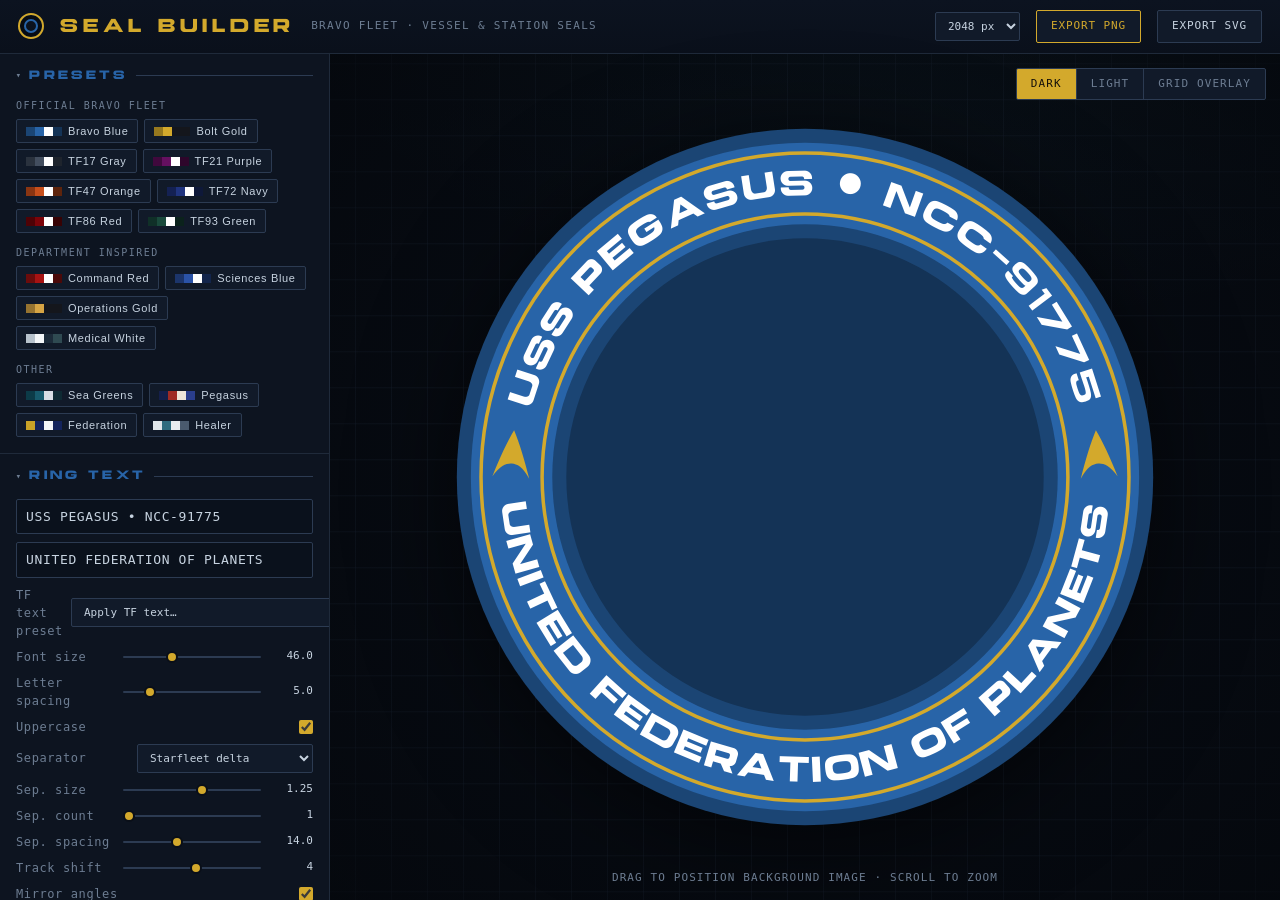
==== index.html @ 97a6b074 "Add custom image support to Center Charge, rename Center Image to Background Image Lets users upload" ====
<!DOCTYPE html>
<html lang="en">
<head>
<meta charset="UTF-8">
<meta name="viewport" content="width=device-width, initial-scale=1.0">
<title>Seal Builder</title>
<style>
  :root{
    --bg:#070b12;
    --panel:#0d1420;
    --panel2:#111a29;
    --line:#1f2a3a;
    --line-bright:#2c3b52;
    --ink:#c7d3e0;
    --ink-dim:#6d7d92;
    --bolt-gold:#d3a92c;
    --bf-blue:#2864a8;
    --danger:#b8503f;
  }
  *{box-sizing:border-box;margin:0;padding:0}
  html,body{height:100%}
  body{
    background:
      radial-gradient(1200px 700px at 75% -10%, rgba(59,152,168,.07), transparent 60%),
      radial-gradient(900px 600px at -10% 110%, rgba(216,166,58,.05), transparent 60%),
      var(--bg);
    color:var(--ink);
    font:13px/1.5 ui-monospace, "SF Mono", Menlo, Consolas, monospace;
    display:flex; flex-direction:column; overflow:hidden;
  }
  .microstyle{font-family:"Sealstile",ui-monospace,monospace}

  header{
    display:flex;align-items:center;gap:16px;
    padding:10px 18px;border-bottom:1px solid var(--line);
    background:linear-gradient(180deg, #0c1320, #0a101b);
    flex:none;
  }
  header .mark{
    width:26px;height:26px;border-radius:50%;
    border:2px solid var(--bolt-gold);
    box-shadow:inset 0 0 0 4px var(--bg), inset 0 0 0 6px var(--bf-blue);
    flex:none;
  }
  header h1{
    font-family:"Sealstile",ui-monospace,monospace;
    font-size:17px;letter-spacing:.28em;color:var(--bolt-gold);
    font-weight:normal;text-transform:uppercase;white-space:nowrap;
  }
  header .sub{color:var(--ink-dim);letter-spacing:.12em;font-size:11px;text-transform:uppercase}
  header .spacer{flex:1}
  .btn{
    background:var(--panel2);border:1px solid var(--line-bright);color:var(--ink);
    padding:7px 14px;cursor:pointer;font:inherit;letter-spacing:.08em;text-transform:uppercase;
    font-size:11px; border-radius:2px; white-space:nowrap;
  }
  .btn:hover{border-color:var(--bolt-gold);color:var(--bolt-gold)}
  .btn.primary{border-color:var(--bolt-gold);color:var(--bolt-gold)}
  .btn.primary:hover{background:var(--bolt-gold);color:#14100a}
  select{
    background:var(--panel2);border:1px solid var(--line-bright);color:var(--ink);
    font:inherit;font-size:11px;padding:6px 8px;border-radius:2px;
  }

  main{flex:1;display:flex;min-height:0}

  /* ---------- control panel ---------- */
  #panel{
    width:330px;flex:none;overflow-y:auto;
    background:var(--panel);border-right:1px solid var(--line);
    scrollbar-width:thin; scrollbar-color:var(--line-bright) transparent;
  }
  section{border-bottom:1px solid var(--line);padding:14px 16px 16px}
  details.acc{border-bottom:1px solid var(--line)}
  details.acc > summary{
    cursor:pointer;user-select:none;list-style:none;
    padding:14px 16px 14px;
    font-family:"Sealstile",ui-monospace,monospace;font-weight:normal;
    font-size:11px;letter-spacing:.3em;color:var(--bf-blue);text-transform:uppercase;
    display:flex;align-items:center;gap:8px;
  }
  details.acc > summary::-webkit-details-marker{display:none}
  details.acc > summary::before{
    content:"▸";flex:none;font-size:9px;color:var(--ink-dim);letter-spacing:0;
    display:inline-block;transition:transform .15s ease;
  }
  details.acc[open] > summary::before{transform:rotate(90deg)}
  details.acc > summary::after{content:"";flex:1;height:1px;background:var(--line-bright)}
  details.acc > .acc-body{padding:0 16px 16px}
  .presets-group{
    font-size:10px;letter-spacing:.15em;color:var(--ink-dim);text-transform:uppercase;
    margin:12px 0 6px;
  }
  .presets-group:first-child{margin-top:0}
  .row{display:flex;align-items:center;gap:8px;margin-bottom:8px}
  .row label{flex:1;color:var(--ink-dim);letter-spacing:.05em;font-size:12px}
  .row .val{width:44px;text-align:right;color:var(--ink);font-size:11px}
  input[type=text]{
    width:100%;background:#0a111c;border:1px solid var(--line-bright);color:var(--ink);
    font:inherit;padding:7px 9px;letter-spacing:.05em;border-radius:2px;margin-bottom:8px;
  }
  input[type=text]:focus{outline:none;border-color:var(--bf-blue)}
  input[type=range]{
    flex:1.4;appearance:none;height:2px;background:var(--line-bright);border-radius:1px;outline:none;
  }
  input[type=range]::-webkit-slider-thumb{
    appearance:none;width:12px;height:12px;border-radius:50%;
    background:var(--bolt-gold);border:2px solid #0a0f18;cursor:pointer;
  }
  input[type=color]{
    appearance:none;-webkit-appearance:none;width:30px;height:22px;border:1px solid var(--line-bright);
    background:none;padding:0;cursor:pointer;border-radius:2px;flex:none;
  }
  input[type=color]::-webkit-color-swatch-wrapper{padding:2px}
  input[type=color]::-webkit-color-swatch{border:none;border-radius:1px}
  input[type=checkbox]{accent-color:var(--bolt-gold);width:14px;height:14px;cursor:pointer}
  .colorgrid{display:grid;grid-template-columns:1fr 1fr;gap:4px 14px}
  .colorgrid .row{margin-bottom:4px}
  .hint{color:var(--ink-dim);font-size:11px;margin-top:6px;line-height:1.45}
  .presets{display:flex;gap:6px;flex-wrap:wrap}
  .preset{
    display:flex;align-items:center;gap:6px;
    background:var(--panel2);border:1px solid var(--line-bright);border-radius:2px;
    padding:5px 9px;cursor:pointer;font-size:11px;letter-spacing:.06em;color:var(--ink);
  }
  .preset:hover{border-color:var(--bolt-gold)}
  .preset .sw{display:flex}
  .preset .sw i{width:9px;height:9px;display:block}
  .credit{
    padding:14px 16px 18px;text-align:center;color:var(--ink-dim);
    font-size:10px;letter-spacing:.08em;line-height:1.8;text-transform:uppercase;
  }
  .credit b{color:var(--ink);font-weight:normal}
  .filebox{
    border:1px dashed var(--line-bright);border-radius:2px;padding:12px;text-align:center;
    color:var(--ink-dim);cursor:pointer;font-size:11px;letter-spacing:.06em;
  }
  .filebox:hover,.filebox.drag{border-color:var(--bf-blue);color:var(--bf-blue)}
  .btnrow{display:flex;gap:6px;margin-top:8px;flex-wrap:wrap}

  /* ---------- stage ---------- */
  #stage{
    flex:1;display:flex;align-items:center;justify-content:center;position:relative;
    min-width:0;
    background:
      linear-gradient(rgba(31,42,58,.35) 1px, transparent 1px),
      linear-gradient(90deg, rgba(31,42,58,.35) 1px, transparent 1px);
    background-size:36px 36px;
    background-position:center center;
  }
  #stage::after{
    content:"";position:absolute;inset:0;pointer-events:none;
    background:radial-gradient(ellipse at center, transparent 45%, rgba(4,7,12,.75) 100%);
  }
  #stage.light{
    background-color:#f2f3f5;
    background-image:
      linear-gradient(rgba(20,25,35,.07) 1px, transparent 1px),
      linear-gradient(90deg, rgba(20,25,35,.07) 1px, transparent 1px);
    background-size:36px 36px;
    background-position:center center;
  }
  #stage.light::after{
    background:radial-gradient(ellipse at center, transparent 45%, rgba(255,255,255,.55) 100%);
  }
  #sealwrap{
    position:relative;z-index:1;
    width:min(78vh, 78%);aspect-ratio:1;
    filter:drop-shadow(0 18px 50px rgba(0,0,0,.6));
  }
  #stage.light #sealwrap{filter:drop-shadow(0 14px 34px rgba(20,25,35,.22))}
  #sealwrap svg{width:100%;height:100%;display:block}
  #sealwrap.grabbable{cursor:grab}
  #sealwrap.grabbing{cursor:grabbing}
  .stagehint{
    position:absolute;bottom:14px;left:0;right:0;text-align:center;z-index:1;
    color:var(--ink-dim);font-size:11px;letter-spacing:.1em;text-transform:uppercase;
    pointer-events:none;
  }
  #stage.light .stagehint{color:rgba(20,25,35,.4)}
  .stagebg{
    position:absolute;top:14px;right:14px;z-index:2;
    display:flex;background:var(--panel2);border:1px solid var(--line-bright);
    border-radius:2px;overflow:hidden;
  }
  .stagebg button{
    background:none;border:none;color:var(--ink-dim);cursor:pointer;
    font:inherit;font-size:11px;letter-spacing:.1em;text-transform:uppercase;
    padding:7px 14px;
  }
  .stagebg button + button{border-left:1px solid var(--line-bright)}
  .stagebg button:hover{color:var(--ink)}
  .stagebg button.active{background:var(--bolt-gold);color:#14100a}
  .stagebg .sep{width:1px;background:var(--line-bright);align-self:stretch}

  /* ---------- alignment grid overlay ---------- */
  #gridOverlay{
    display:none;position:absolute;z-index:2;pointer-events:none;
    inset:0;
    background-image:
      linear-gradient(rgba(20,25,35,.16) 1px, transparent 1px),
      linear-gradient(90deg, rgba(20,25,35,.16) 1px, transparent 1px);
    background-size:36px 36px;
    background-position:center center;
  }
  #gridOverlay.on{display:block}
  #gridOverlay::before,#gridOverlay::after{
    content:"";position:absolute;background:rgba(211,169,44,.55);
  }
  #gridOverlay::before{left:50%;top:0;bottom:0;width:1px;margin-left:-.5px}
  #gridOverlay::after{top:50%;left:0;right:0;height:1px;margin-top:-.5px}

  /* ---------- swatch popover ---------- */
  #swatchpop{
    position:fixed;z-index:50;display:none;width:246px;
    background:var(--panel2);border:1px solid var(--line-bright);border-radius:3px;
    padding:10px;box-shadow:0 14px 34px rgba(0,0,0,.55);
  }
  #swatchpop h3{
    font-family:"Sealstile",ui-monospace,monospace;font-weight:normal;
    font-size:10px;letter-spacing:.22em;color:var(--ink-dim);text-transform:uppercase;
    margin:10px 0 6px;
  }
  #swatchpop h3:first-child{margin-top:0}
  .swgrid{display:grid;grid-template-columns:repeat(8,1fr);gap:4px}
  .swgrid button{
    aspect-ratio:1;border:1px solid var(--line-bright);border-radius:2px;
    cursor:pointer;padding:0;
  }
  .swgrid button:hover{border-color:var(--bolt-gold)}
  .swgrid button.cur{outline:2px solid var(--bolt-gold);outline-offset:1px}
  #swatchpop .custom{margin-top:10px;width:100%}
</style>
</head>
<body>

<header>
  <div class="mark"></div>
  <h1>Seal Builder</h1>
  <div class="sub">Bravo Fleet · Vessel &amp; Station Seals</div>
  <div class="spacer"></div>
  <select id="exportSize">
    <option value="512">512 px</option>
    <option value="1024">1024 px</option>
    <option value="2048" selected>2048 px</option>
    <option value="4096">4096 px</option>
  </select>
  <button class="btn primary" id="exportPng">Export PNG</button>
  <button class="btn" id="exportSvg">Export SVG</button>
</header>

<main>
  <div id="panel">

    <details class="acc" open>
      <summary>Presets</summary>
      <div class="acc-body">
        <div id="presets"></div>
      </div>
    </details>

    <details class="acc" open>
      <summary>Ring Text</summary>
      <div class="acc-body">
      <input type="text" id="topText" spellcheck="false">
      <input type="text" id="bottomText" spellcheck="false">
      <div class="row"><label>TF text preset</label><select id="tfTextPreset" style="flex:1.4"></select></div>
      <div class="row"><label>Font size</label><input type="range" id="fontSize" min="28" max="80" step="1"><span class="val" id="fontSizeV"></span></div>
      <div class="row"><label>Letter spacing</label><input type="range" id="letterSpacing" min="0" max="30" step="0.5"><span class="val" id="letterSpacingV"></span></div>
      <div class="row"><label>Uppercase</label><input type="checkbox" id="uppercase"></div>
      <div class="row"><label>Separator</label><select id="sepStyle" style="flex:1.4"></select></div>
      <div class="row"><label>Sep. size</label><input type="range" id="deltaSize" min="0.5" max="1.8" step="0.05"><span class="val" id="deltaSizeV"></span></div>
      <div class="row"><label>Sep. count</label><input type="range" id="sepCount" min="1" max="7" step="1"><span class="val" id="sepCountV"></span></div>
      <div class="row"><label>Sep. spacing</label><input type="range" id="sepSpacing" min="4" max="30" step="0.5"><span class="val" id="sepSpacingV"></span></div>
      <div class="row"><label>Track shift</label><input type="range" id="sepShift" min="-60" max="60" step="1"><span class="val" id="sepShiftV"></span></div>
      <div class="row"><label>Mirror angles</label><input type="checkbox" id="sepMirror"></div>
      <div class="row"><label>Sep. angle</label><input type="range" id="sepRot" min="-180" max="180" step="5"><span class="val" id="sepRotV"></span></div>
      <div class="row"><label>Sep. angle L</label><input type="range" id="sepRotL" min="-180" max="180" step="5"><span class="val" id="sepRotLV"></span></div>
      <div class="hint">Use “•” as a text separator (⌥8 on macOS). Separator groups sit mirrored at 3 and 9 o’clock and follow the band’s curve: 0° points up, ±90° outward. Track shift slides both groups toward the top text — useful when the bottom text runs long. Uncheck Mirror to angle the left group independently. TF text preset swaps the bottom text for a Task Force operations line and shrinks the font to fit.</div>
      </div>
    </details>

    <details class="acc" open>
      <summary>Colors</summary>
      <div class="acc-body">
      <div class="colorgrid">
        <div class="row"><label>Ring band</label><input type="color" id="c_band"></div>
        <div class="row"><label>Ring text</label><input type="color" id="c_text"></div>
        <div class="row"><label>Outer edge</label><input type="color" id="c_edge"></div>
        <div class="row"><label>Separators</label><input type="color" id="c_delta"></div>
        <div class="row"><label>Accent ring A</label><input type="color" id="c_ring1"></div>
        <div class="row"><label>Inner ring</label><input type="color" id="c_gap"></div>
        <div class="row"><label>Accent ring B</label><input type="color" id="c_ring2"></div>
        <div class="row"><label>Center fill</label><input type="color" id="c_center"></div>
      </div>
      </div>
    </details>

    <details class="acc" open>
      <summary>Geometry</summary>
      <div class="acc-body">
      <div class="row"><label>Outer edge</label><input type="range" id="edgeW" min="0" max="40" step="1"><span class="val" id="edgeWV"></span></div>
      <div class="row"><label>Ring band</label><input type="range" id="bandW" min="60" max="180" step="1"><span class="val" id="bandWV"></span></div>
      <div class="row"><label>Accent ring A</label><input type="range" id="ring1W" min="0" max="20" step="0.5"><span class="val" id="ring1WV"></span></div>
      <div class="row"><label>Accent ring B</label><input type="range" id="ring2W" min="0" max="20" step="0.5"><span class="val" id="ring2WV"></span></div>
      <div class="row"><label>Accent inset</label><input type="range" id="inset" min="0" max="40" step="1"><span class="val" id="insetV"></span></div>
      <div class="row"><label>Inner ring</label><input type="range" id="gapW" min="0" max="90" step="1"><span class="val" id="gapWV"></span></div>
      <div class="row"><label>Lock outer+inner</label><input type="checkbox" id="lockRings"></div>
      <div class="row"><label>Lock accents</label><input type="checkbox" id="lockAccents"></div>
      <div class="btnrow"><button class="btn" id="resetGeom">Reset dimensions</button></div>
      <div class="hint">Accent rings float inside the band, inset from the thick outer and inner rings so they never touch them or the text. Locks keep each pair's widths in step: drag either slider and its partner follows.</div>
      </div>
    </details>

    <details class="acc" open>
      <summary>Background Image</summary>
      <div class="acc-body">
      <div class="filebox" id="filebox">Drop an image here or click to choose</div>
      <input type="file" id="fileInput" accept="image/*" style="display:none">
      <div class="row" style="margin-top:10px"><label>Zoom</label><input type="range" id="imgZoom" min="0.4" max="4" step="0.01"><span class="val" id="imgZoomV"></span></div>
      <div class="row"><label>Rotation</label><input type="range" id="imgRot" min="-180" max="180" step="1"><span class="val" id="imgRotV"></span></div>
      <div class="btnrow">
        <button class="btn" id="imgCenter">Re-center</button>
        <button class="btn" id="imgRemove">Remove image</button>
      </div>
      <div class="hint">Drag the seal preview to reposition the image inside its mask. Scroll over the seal to zoom.</div>
      </div>
    </details>

    <details class="acc" open>
      <summary>Center Charge</summary>
      <div class="acc-body">
      <div class="row"><label>Emblem</label><select id="charge" style="flex:1.4"></select></div>
      <div id="chargeUpload" style="display:none">
        <div class="filebox" id="chargeFilebox">Drop an image here or click to choose</div>
        <input type="file" id="chargeFileInput" accept="image/*" style="display:none">
        <div class="btnrow"><button class="btn" id="chargeImgRemove">Remove custom image</button></div>
        <div class="hint">PNG or SVG preferred — both preserve transparency, so the charge sits cleanly over the center fill, starfield, or artwork.</div>
      </div>
      <div class="row"><label>Size</label><input type="range" id="chargeSize" min="0.2" max="1.6" step="0.02"><span class="val" id="chargeSizeV"></span></div>
      <div class="row"><label>Vert. offset</label><input type="range" id="chargeY" min="-200" max="200" step="2"><span class="val" id="chargeYV"></span></div>
      <div class="row"><label>Recolor</label><input type="checkbox" id="chargeTint"></div>
      <div class="row"><label>Charge color</label><input type="color" id="c_charge"></div>
      <div class="hint">Task force emblems, the BF bolt, or your own uploaded image, layered over the center fill, starfield, or artwork. Enable recolor to tint — this fills the shape's alpha with a flat color, so it suits silhouette-style art better than a full-color photo or logo.</div>
      </div>
    </details>

    <details class="acc" open>
      <summary>Starfield</summary>
      <div class="acc-body">
      <div class="row"><label>Show starfield</label><input type="checkbox" id="starOn"></div>
      <div class="row"><label>Big sparkles</label><input type="checkbox" id="starSparkles"></div>
      <div class="row"><label>Star color</label><input type="color" id="c_star"></div>
      <div class="row"><label>Density</label><input type="range" id="starDensity" min="20" max="220" step="5"><span class="val" id="starDensityV"></span></div>
      <div class="btnrow"><button class="btn" id="starReroll">Reroll pattern</button></div>
      <div class="hint">A procedural star scatter with four-point sparkles, for seals without artwork — or behind a transparent emblem.</div>
      </div>
    </details>

    <section>
      <div class="btnrow">
        <button class="btn" id="resetBtn">Reset to defaults</button>
      </div>
    </section>

    <div class="credit">© Bravo Fleet 1997–<span id="copyYear"></span><br>Original design by <b>CrimsonTacit</b></div>

  </div>

  <div id="stage">
    <div class="stagebg" id="stageBg">
      <button type="button" data-mode="dark">Dark</button>
      <button type="button" data-mode="light">Light</button>
      <span class="sep"></span>
      <button type="button" id="gridToggle">Grid Overlay</button>
    </div>
    <div id="sealwrap"></div>
    <div id="gridOverlay"></div>
    <div class="stagehint">Drag to position background image · Scroll to zoom</div>
  </div>
</main>

<script>
"use strict";

/* ================= embedded font =================
   "Sealstile" = Librestile Ext Bold by ocelothe2k1, SIL OFL 1.1
   (fonts/OFL-Librestile.txt), renamed per its Reserved Font Name clause,
   with a bullet glyph added. Rebuild: tools/embed_assets.py --font */
const FONT_B64 = "d09GMgABAAAAAC1UAA4AAAAAdgAAACz3AAIAAAAAAAAAAAAAAAAAAAAAAAAAAAAAP0ZGVE0cBmAAgzoIBBEICtpEx2oBNgIkA4NYE/xeC4FuAAQgBYR2B4JuG79qsxG2xwFchJvPRAQbRxAPUD4iKjlvZf+HA3rsnqHiIa2IjcCBgcEUiIt7/6AcIpCwJ+1fgeEAzcZWUbH9JW2eQWsHh3CkrCFg0BGanGI/ojmbPUkudzHiRCBIUopqhQgmQSzBQ4JVICE0tKUKdagK/fbF6u+t0z7vte+LFv777/0KfYfDNc21HeUmyU3IOUXGzs1+bd4WEAIj9ZSRDPS/P0D/AdpmfDTrDHRRuCqsAGxYYRQoUSaR6ikSDwa0IIhEC8qq3FfXK8VJQYoPCgAjrV2GvpccUO4+UFJCL9ZqdwSmFWgubzzv29b/l5UiLSVGOsalUDOb53Dfe86SmzTeRwGX8k5mQaS0jX00uFSdGbYkgEFtANy/rjZT8gd8TU5yaruYrGASAe/EKkrNQXfSqQo/yYOi4fXMq/NzleIPypXiAtNcnnjbHMl2LCloH8RO8oGTD/heAwdJU0pyPPXdVuDxXnc3R0hjGTbCYaS98965a9e9WMrxUqAH5DMYPb/2lK+XFqpEc/Sop1utHSuXSf5CuCLw/fJ0iFBRsekFBinkFattpZ0gWqwXJgo83jeIV3669sHs5NaBq2gC/De/vZybZ/3TrU2XIR1CuoRU9Fv9NABACfjmznsx2/PufrVyKSzheFihDQhcizYDCYCtx84CwMZtb0DfQgzCEiJQOIGnABuWE6DYkWGH5aDVBuLa6WSowb9GPCKnYWoc59ozH77kaiACnOHoQSRg95orQQg40NAPt+AR/InYyBeZkRUt0Yq1vtrA6Wkkcv7NCaRABlSDvKMOOKb3DCRYOnjzb/7/JvxtkEfIqCKFUht4tUOamtsXzHfZWzsWzutucTjbANUYK4DB8pYABEBdOEGy2HZUtahqbPUXSEBgULBOPyNkZmhYeERkVHRMbFx8QmJSckpq2qzZc+amG4wmc0ZmVnZObl5+QWFRsaWktKy8orKqusZqq62rb2gEeN91wd1wQ4nOT2IA5o2h6WnBBQ/8dcQXAfi3AMR+AApPigSMY59NHMizOAIBbCu/cbymeqa2u12kluXPL4Tyoghdbts7hjztchlRj368JSfgtdRELE0LCeHCh7IIrVbAFREEKZKwLR0MnmtRszMD/E+NgN0q4hIEV09UCxlcTjOJ9DwBN5lLqISUgOer4tNqtQ+dSMs5Yi7Nk8t5BBElFAkTRcLZAnWMsi3iyYLh6joqStX5Jfqr+5nxJYLZc6IUeKqQS/AIwU65iibc9UoVkTgahPo5OVNACtdaKNJhTcyCmJGWU0amyW2WV8iThBI+ql4/[base64]/Y6lNlqa4GEOXS6jy0NtZXVVQFAFUurckupTqrila4XJRfF+4guega67Jj70pmkewwFSpzBCvypMaF5vHDFxea6auuJichGTCwkZxAJwj59TbIkqINGtJLALSXZ2jn76T1R8ERf4Jg8eqoEDhsANF8Z/ld9g+m6vW6vIcUSelgAImGapME8tvQTAFcfQ/qnJAZ/TGiLAC64W0yMmRryPEcUhk7kAojVK5qEU10Dhtg8mWDF1zJ5zExDbSs7uV+cHUfD0XQ2N8P6Czm2Xx9C801mZssVrA+Ganf7zJfrJGglOhX5p5LNrt65qAr1lLxFZQpy5naz1fFAMY8+Hn70ZRuOBoqzuevXT8KcQsxEVn5CkdAO/uqV6l+rVGXcQSTMUcZpxomZGZNHRq+oOPKNq9ih9wOwxfj9qeAZcr/uV4Iaf0UIGzvZKv25+uSszdaFAABLjqCduzI4hgU2rPV/RrDsUfhUZI6DaseTU9cgPZVRl2DtAQy6wZ00P7AJ1HjEwiAk+Z0Nlk5WWPKnOskb5qe4lOyHto0Bmz/ijkfgo2+JefciJLmeWzbfsvUi69s5qWLDOm18moJK2rARtni6SeA+Wp3M0XA2v1zZq7iuU56aV1YeG5rGqE+sggbRZb/uZI71tV1pjOEIH0AbHmxkxOIMWGzkHvQ8DxiZ6jLd4+whRngcddgLeNbSp/6n/XJazTdQic4K7TVAQAQE2NdydgzNNAX68IOSHVDHfCI8EyjBkadYyrMyxe17BzydgpIy1vRxmmGZVlryL0QK7B4ThV0AqbZYnKZ6/mvnPO4IKRMCaYyjPGuUxzv4zGhkjLKQo0lmjiicokm2iQZLWHjJVHNbkb6GVwVG7NhgrphSOF1iSk/Njx7rNUSaKI6Ate32hNeFN/Tl9GU41bVPTzx3cT7trQpiR8fLA9gbO7QJSLu6sgaOhBxpjMmEPZsV9vclw4gCy1nsdFTmCDMbmpjaGVn3rL7TIzpszeiIHh7osfG4P2TqAFjpgSNjpgLl3TM82zcmjeMAOTgvpNj9LZQTtgNwQLcI6CcWNPDYo7NWUZOpQNX/LRYX8dxkHPrh5vLi8nIoghk5G1OZgYS7jNTWgurTLgEewGUbbPF4kzBiLuSmEpY//yyQPC3D9/NNHd8HsHsWPYh4f3uuGiP1tToguumkp6fsa3jGMbDnNutX5PPR56QJeNIyGGgNNPjC3DhJX8I/IjTWZQnK0oqlSMebioQHMNGRNRDCU3sUxeH+jIuOlEuP6pMjpu2XhDvtAxM4BxWdtxiwwnMTtkMMPS9PSMhSANprabBKSipsuh/GQHpEMONzTCQ+Vmc8bW+7alMCZ843mXF0vM3ZOPWqwOqr0mW7n4efKM16es/P/8WJdW1Mutzb9m7aNuEBlIX+ii42BACMyNtTbrUp2UAjYjDXhFPn3Nzx81CGa2IQew3UWsa9zaMc7NTrPskqaiJZ1qtEL5SGF3Y2VB5Fxrw8GHsclTTRfoTGNAly9R4DGjWLqv8nH4kIdDiJXIuK8dCxnhn+QK+vnfGSru90M3xTU1FbUZcJsgnHT8y/bhA6HMcFLcYnO2Cn0O44xTMdYmwyYwEKIfsqjTFq35NplIAc6Bw12Gd+ez1HvLJFjTk1WuNQbzdHpNvRiS7Lb7SUj3A95bFxSmq12ubYytaYwQRYWoPkQyU40geAMrBh1yi6PfjsrG2VzSwBQin5lDrkqsFmm/TETnvP7LjzlmZyLNrumFFXCEqiirA4txY1v+w8zl6mNqLShU9u/4tX5fIrSUviWzHjGz85P0GrVFsnafmst/L2sbYxE/fBS9/k5m/sR+CVXOKXF7/OWGu37scyG17kqSSNbUN2s/zzhOwB3ibWMVEm2VbZOYuFMPcKGxT3YjJAWJ6WBQkoAavGNM8USWWN0Y2FMgddiCmhJMcPqUjy+6LRlQwnY7/BS+gZ+bFs5WV5bl/OSP4Z9O6GEiLR/FOdzAcBQJp31BeRLJcI6fTRn5Y5Nia7txQNbbeepaZ3gbPnMT5KB4wkcQCsgxr07irFRzYOnf0XoR/r1Lvt9u3WEdq0Dfg/ghZnWdGj4gwV0Pvf/viSkO/aPWnzoTH79k3cfHjsATey+9iYjXYgBo6CkVOfGbt/22bYdWzU5mNj9x0DaVxa682GwQFgcPDSzVUrJ5hVJFv+ROvTkLRV1VXdqp+0xs4VeWv1ZTOULDbriVAbwJlYv+OvWY3ZeUrGUmZMK37mSTn50n4NsCfwkKXhdyOWhlSyK+Ju+EJ8hdumXNaphGL7aelFuUf+kZThR7GLU9+V+iprDyFac90Ir2/qbyD0/8ymvERTosr2N8psasq0EHmtrbkiTSHW044V2cKTu5NlY7I31t4xjhl9hlHzljd/oQm3aWySsYVVU/PfCu13tDuXhvHyOiuGRX61KrVTE61xqFW1fqLhCvh86hZ0VDqTnaFvhS11tjv6YabwRkfPYq1/b7va7OmYnbWEpHN+pp4ujbZ3ZWAvPDpx587Q4+qA5vqNckCBfwUgDC0uSiosSK4ZA01m6nDq7YW+fQN0pXhr1N8Hg1w40L/YeIv6uHWibeJSspff8/tSe6l3/WQvi7cFmbre1sb7Urvw3I/FeeuYUkjuyQnL5Czkd/FPKzus56rOa8n71H5tA4ljMVv333sTHYMrU55muoTTbjlOqC13o0XXbj1OQcHI4L79TF0mzYq3ZsW7DXoIfgobmbFo475vD0KD5pVveREQsN9lxmgd2dtMn5aI3Ut4CCMRkAjxlxxvt1g4zXSvGdRxyNPMsbDbs57BVZnf+gsujX+HeL/abx2uKcqs6lxxfQlgrLUsLN4Ujac3GI4+Wzwujp9wsolqTgcUDSnfTVwU+n6bpSSeac+ysJs5HjAjW04PhQhEInZvL00v8rAxAhEY21PnyDRDqBhf2XVkVejt3+1H7N3Xrr0YCpgJK5/34bmR8l+iQW/oic+0JpBkwjPNHLcBBaOUx7fFopi7JWrieHtJCdVMe8Dc20xbqPaS40v4CJEYb/Vi92mJXC1WMP1iYCgjElx8CVRHMFczU8KZX4kZaEii6y0Mj/a+OS+/nHJw+mgW3efklFH24fmml8YIjECMV9LxhshJ9/[base64]/uhsVg2OxlaubJxqAARoaJppXVxrFEkP73UfBmabkiUfj0FgMj6laZY+bPSvOvqrKIBEb28YfTawBGoTgamJKOfMrkYGDkmjEQjzG+8L8/[base64]/68FBxMmUyAgZdKVUrR69ZEUl8MARnBkjEToPwz/Otwf8v3Cvwr/9MjXeRD95Y3YkZHlro6y8g7wcxFi1lsXdkxa1j8+tn5SPBDUe3PDrwogmokQYhLtaTyMNwx2l5hqW3N8zOLKlvSSQVeDiHr96i7ZbzKWolt66PDClbIAKUv2u/QI+D/CBhYIbNxeN7davEO8nVvd67Zxl/nsRXvRMp+8mTHVZbJf2o0Jskx2OZQDrIHemGhlMpmsGmOS7pNcFIJyfjCx1f+LZEy7H98FggEANEEQ6pah4euczl177ujeOr2xrDAJEAACBANYEsAelQc1zQUEyE8k6cOJL8pJPot7Tjj+0HrV2sl/lu+0jlqPUtProYR/jL80NjaO8vxs+sl+5dM0c6kjf4MAKpf11PPuelLUZAwWM3lGVZjqdI0pkOT82Vq3chXE2L59x21AK5Z/csxAQZAdFBxwPyCS1cWZDKmoqrh1vTpgVX/3EnOBj6LdN29g2tjkuGw8rdj+j979QevPv0zik86k1+krvB00U9MfIu9GFAffnH6i+zS4mqtWyXbJDjMZqWMi1OkMSe042UxmhyFRzyvGkxIcfVTQ2Vl47fiCFDxCMLpOIfSdrfBRrMM543Jm28oj9fuHz4qGJZufLoTUsVB4H5TpVxY3HNh4KqnpYQXQBIb/dvWvI6M+28f+K3OY3y4kfoJIMWcKxFTD4EADIu3Steikv1nlVJmVrKhGq49GLuH1JUMi3w5ZuDPmsdhPhAmL7Bvprxfl38/Pez3vPqFVCKxduQoC9MDAuf7+6rDfL89OL48QRhmr557F3rhKjCu/VJ7hSdNcwldJ/Fu46A+fG9EgXVRkJV05P/eLufoD+pGfL7M5saImaZZmym9Kx5JxzfKbwrfszv8S/ss34sv3hdrZtOSQGocPnEGjImcp9www4GnnDaCZsiGCDGNCToecdfXdapW7okoA6f87BFUVbpUXGq6Ik5DlWyIJBLxtWvSm0b4T1+3E7W+Z0BzdXEi7vudQYVlstD0fq4r7GpmcD++90bBTrq962B+BxDQpM7Du5UBYzp0EQ6yDMTAGhyE2QReb0cRSJJ0uKVvaU/1fzucGmPPC4fBcvU8R/szKFBJIMz0tSbhdcta2fPnF+tWrnS35WF3X/9yM3hkzpflciJN/d53gUtUV0QZOefEQr43nHCq3GKga7jw0H9VwDVSZZShF+Vz+vTjd7NlS073Crq6Ce+Yz8UgD8aPkstM8Yqis2MApousAom9OX1N/jKvjdsK14GU4/CE4degmdct0mC7OR/NmYqRKczdhJPams3c8QNqsoe6p08Smyy9GcRBiITZQQikiAGEQ7DNUXpye/FcRuhFpUNwo/umSjqCCe/FnQHZf6R2KzQgPhogOb8e+14uY0WciBGYBZAcHbzgDikcF6XRlhqWDaWIa2zPyq3KYaqiGHGaGOA/H/Rntj5y3a4L5StYJI22qrTOuzmyyZzVfndV2J50uAP2wL4SV3WpK7exIbbq1PS5u+63u1I7O1O5bZtBMTUuykowAuTqd9oswXzjTVrrMY20daQ2tgOHsbPC7f/aDsx9MAPMBMHDoz/oPzn3wHUyIFgkrYWwFlPe6S0EAoJm6ueZMEnMx4cXYzuGnFI8ljyXvDR/eXUZu+s81M4gNmqlpYBqUyuCO2mt9U/0W/B2fm5OQmJCbE1/40puVGeM6AxIScrPj/3jrSJsuzVQc+sW+8DnupHPvePz3wRuq9J7ofbVn1WcnV+XmJiQm5uYm3pBzzz6j0oi2vxuyDzyq+mLawKnQzHkVFgNlFRbMrtwyxHfy24bKi42cIrpe7rOH+NvxTwq6ugqfxOnmzNaZngwO8KQDNN9fUw+7x1/oCa7+EIczxIE8IcDzxOjrP/RQwQpug2XA4wzxIEfIQeIAjUp96W9jekp6lsDoyx0TczkmP1N7ndIgFl156d6GRZ9mdMKoPKPRNtBoy8idyBLi4uclpPh5Mc4iTqm4xsbaDE/h1NrVjbVg/DRC9IbYJSJIU8k1Pd9+MPx7d3dfd8dca3W6SJTnHLZn5b0WLu0UzhF0SiJ4sX2x3RBt6InaLzlJYuUFbygQPatclIHPZu4FjUqrko1Kdao/jrnGXDb4vNcFmbdqQ9VV/rzqhW2P97tk22VbXQcKbM1rLzQO4t08epSAV7O7kUBalxikUQepZVz02Ts2jShzsNIRVpWc1bDjfmc77wXVpg0N9T2RPl2HNnDY5pjIcuA34/q80H45pTjtGRHeSYPUj4VhntMKYBF4f2ie3lYwLFSpYZVkGjFJ+q5JSV7jy4BCLVerNCrhcAFwm3Fr3lRGqMKwggFAITOvS5JijUytDlf+fcWqt4b2I4xFgOK0I1z4cWoa3BGecJxWUPL+UCv847NV6I4xtNbke1971DQKCf9lhaVFOJoNuFH6+KvV9KGYnUZ7z/GFcaO/b4XA4UXK8PceAdyZ/kPMev3CtknLusfH1gUkZz20Vwpy93AGvtgqLL/6T98HG35W2ML3n3/Ww5ZKQc3z1Or3t9rs4m9vKvntyXHpeNf33cPfdyeDNugL715ieLFy1yk0KiJNuXugDp521nAKhu57d2LDvc9uUfq7FxtRLgLllZ19S/o4Oyr3WHh/cUnIvC1CXXBsMzVgeLZjfsc/G8x2VITIZYmJKBNc+qV3r2Ro8ZKt/vkEXq/rlB3cKjUs0KvKw7wzEqWZVBulMybVaBWMHwrpCS4bb3DwBDe1jp3TUYhL/6kuEtz8NcE7uTQo2UFZ3T1ENBLMaufSOlYSEOj6chFeo3qn24fwW54UZI7VYHUFXCnJBivTMV3oIRpMethSIajZw9nx/tYDImsH/1m+w8qfZzj+u3enaKi3e3NdEWOg/NalC76P01+8KHtgQVf3IC4pUkWMsfNJV7XHd02aFT3Tup94+zsz90XYzAY49duigfDKuTbXFzMGykK+gCpi6iFzdXcVnKq/flGPKcFgxiO/eXeKhnvFWzIaawdmJjJvEeABpMQDckFebyq5vsYxgDgDk6jNp91qfM4s3bV8eZcpWPm3SVIPRv0NMYc/Gqxbiw+uiwKY2UkEUbNOsQn4LfYki/zyduKYFHPgDlLKhFnoP8NRnvofot/RWONv9+oFsyYpDv7j74utwL3no50gmXoUXcG/BgAKsN+Fsvt66hHUkN+CGCQFfJUL2z2oEwKq0YIFbj6XAj/0N8L3IYKLyCFEaBD8chqqA43E5/0JfpjnFkKGGxD/CCRoK/Qm8LrvJzvvXdDgV4R3SakD8YpasovwXEQwIeI8dJJ4FoiJPPi6LXkMZjhRDKylAgFRiHQYrVI8B8T4x/[base64]/ymla+aZcFW52gA7ZaC9jS53tiHOsChI8c8LW2+E//sv/6si1BPX97/YzPF6d+ayaWmgapz4WEgnRYQNOV87xUQsGYKVyOvzleDP2BiEDxXV2022DZUBkYlsAm3pS5JPamEJBOhcvRmNBW4lK1KAWvOrV25tgc4gsQhLlg/Iox6hTELALgtBFE5Z4UwJbi1G1dlW717rgaVhtzLNw3JgRqEKRTQ4WEKO1i/[base64]/qDYmo6G+lLbynwHYdMQw1B7MAxBYjytc1fqUtYDJxSI1cq0NKOlTJ2HNE9s7d+rvko9WVTZEEFA7o0h+ryI+SAIMFoA8xKvRCQs1iURJ1VHSi3n3bqYca5rnwRsCQJqhgxVVbuKfHtgzxBgFBrTK8iEG+7cZYJJzC/jHlXnQeQ8xV/aMV2NVerOosqGCAJybwxR50XMB0GA0YKYV6/zdTU+EDNLxEsxSDHlfFsX9wPwE0zbbmc62I7eLOuy/VM9WI6jNYoNNLddcUG29lBrEubW3L66DnR0iNaRC8/HeQVqeZRP0AkX3FXvwNepTsfnzOYzviIWKq3XZYM+uGzAVYa5RuSoYR8Jm/2wYn5i1MDcYNzXdWvibzHUTJ0ESOo/[base64]/NcF1MuAcLFmgEWeoJ5WgoCRtzf/A2wJieGVbSMUvTCZVIJZ9bFM5ntpFB23UpOHa4g3x2odcdaBjDmOe8VpQ/Dzewc8pOtrnzOYzvmpAKvG3FjQcZhzecWEifSCXTK4o5hqRJEMuI0ZjehMBsVOmuiQWS50mLZR7orDlLtHoRXm/YPutvgXl86o1exumU3f17WwuQDVMiqrHhARwOCSBM3mpgmmp75wa7t1sZzlfB8gGmWFkFBFjE4jHXSNQ5BQKqSnkU0t7PwAHCsH4iwq8wMUSZCmCUyv4MIuOzcWl5LFN5CaJpbgkjFzwz4L34wwIMRlZ2tis6oFWAyiZq8cR2zpeHpxcR5FeIAMKl/xzNelcm4jEkI+An1GasTMRkIiWwsgMIT1zhyjnVvDcqv+H5hQ9yqnU37M3LXS2ZG+lszXj3vDP6WX+AcgNo6DoGK9AHO4WQZhCObWMzoBCGIug2grr8dcMF2xTrAoTxY4Qy1/sLBy/2JUC4mricaPZR3Wg0aE6XpVadvClO+GZd9Vzio7MObP5jK+IQjADbS5VuJIx14g8NcSakTNWagIQe2gKJ2lAat5I5KIUqe+5tlQJ24vk51/9RmwB3cqL1qr2RsXjX9vqiUoZU4XVBnZmTtGge9y/haB5rZ1WwK8HKRPtNmYO3mRhi/R7IlIvli+xQOoxabZcpaL1d8mhUzfybAAC1AnDoygYr8BT3FUCkII/Nfin1f27GoA/[base64]/bo1qd/UH5JKpbEn62ukc5dfrlyRfhTfh+aFe/RLJU3PfWnRt5bGtOpr677vTR8fyQNqYDKCZiuyB51hk215THdZHrLtVs/PgdKoF+iBXeWgkD0yTQauofYpHbA59L8jmHXMs0YLmU8Lh/MOZZ3qxJ0zrc++Egmx9eo0sMWlfa7MmWsTiTa0g3DaD7D5qRnFcyNjO9etiaNidTN1ErsnzcnMIx1w59rkSQFyq7BDc1t6dLISpmcXe0HrF3q/iVtY1dKtVla1tnlv7HuwGV7a1sNUw/I/W506NEdgGkVAX+1ycGEcCc4x41XAxnnHO6fouDNnNp8RsutBGqh1iecKca4RERniENL8YJmfzCieGxljr1sTDWL9M3USVZNOIYMh1bmjkmMoCG9l7NBcbY9Ez2XP5L3wPf9qgdKSuhVKa1V7g/cIZjhoG6BCy1RiR4CVn10LJ6NdT0HNmmq4IezDOSB2iMwrU8ssPqQTjnlXPafogM2ZzWfma2OhZwYAl1658ty11yJ3DBFnFBhDmWCIQU2hJfmkxoxMctcUVd5zQKpU3Iunz7/6raSFxFaSWsPujdcPPiO3bdtV+JmW2dHF8hs7rXp5HMM0ygeaYNc5kNaeHE1YbnH2vXGg0aFcR+Y4NptXhZaN//twQgV31DtX5xSdFs8Z8xlfZQhlTa8Xg5pdJnMVdq4lssgwgDDPj77PTxklnRuME61bk1Ri90z7JKlemlxWJVmLu1xy2xXZbtVhmtfcY45K0J5z9OJGv0D7LatFTS370KrG1in2JtnjfLYMjnKuMTxIOf37Quo/M8iy6LJ15FLnURVyiXRL1EmJSIxyll3ovMIZApl41bgD3QkS59oS4nhuw4l07hgyEYqNsQs8w2XNeXB3OeVKHaHQWLgcoxl/BeuoZh745gkljQWJFdHWSq/eKoWzIYKA3BtDbHktzwdBgNGMmHS8EpGwmFYCKoUn3Sjn2ror03+awqxAUCCoiBgIP1lB6At9BULcPIiDQEBIfAkIEOoQpgFPI9Yt4SDZT+23iwEMEAaykG8/TI7UgZqDIQo8wysXYhJ4E5dKWGQaSV23ouDUdV4OkIJeQ/bz3YSZkeSo5RiKQD5eLYEhJpGwyshJlhRzpd5T57weIAYRIQf4HsBMSH7UHgxP4A2emNAsppVwyEhJ9hTTqfuRM0MXk0wdUQMJMIGrD7ZaR8T0AgL9VlaxS54ZXmc/gFAQYNRtjAEveGoz/jeIAsnge4HkQW3BsPFEYiaJMKnv1H0onKGOScTSz1bD4QQd53oAOcrD11GGhEVNwuTgkQ3YXVK4IphrM6RcI2NiE7bJJ1Kou+fsqsRqofl51ZqpDcVvnfHHLWb9+IAPigCh9mHq8dqF/GIWCRvJeup+WgZxISS+KAQIdQDTgKcUColZJJwk+6mBoGRAC4gKOcx3H2ZECqP2YXgCr/BkBLGYXsI+mSP13IqJUzdQOqARRIbs57sF0yH1oXZhOAI5eOIRiOkkzDKNJNW/ilP3rWwQACEiwKhoTDfez1Nbebsaq3o0jeiAf0AIzWBQD7Xj8T2A7USioLZj2BNUD5/IuQpd5unlCGQxkURAhkrym3Hcyo7UA1xP8KfuY8UAC4gIucr3BhZECqAOYPgCTLwOgkhML9E3mUihfxWn9ms8i5/tKMc4QAPPYpgWBccYBNC4mQS8HKAwMUX3Wzs+vazWdE3XdE3XdFX9SmZohQlQw1D3XAMM8B8IwmWEyte2EbZQRzZSHmoXpkqQB6/[base64]/[base64]/1uY91Lb6wZBrm20qjkk/VbHsYpvI8cguEmitpnaudd5osg+ARDigmMOYZ5SWTH6O+x1sej6tQ94Z7PPnvuJHKuhvjdFKYkbFOySscfqn8r6koyvSrumLxDWia0zWhKfYsab0JeaXOp60Ue6hwobmeiuRelHaLyX9xm1B0Upra5Y2FKcuYj6IBnnDdz/S+6itMbXxpELhYqoSulK9SfJT99G+LSNU+jJVGyvHNpJjGeget+eQbF5NWhbz/[base64]/kAkDopoKlMRlJAhSgFPD/5lF93pCz/qz/qw/n5QoKMVNyng90Wf9+bUYwAeUDNnEdyhMGckeNS3mTYGUeBwheQKuGKuEtYw8yZKirNRz6qzLQRQIiu9sxKCozTE18fRCtGLqEq4kx+tOtOk6tz4EKoRs5zsdpor0OWp1DKVAcjyxkCiBW0xewlZGnGRNUZ26d90DNKA8yGm+lDBXpO9RG2NoBcrjKRPYxeQl+st0J/WluE7dN9cACYgMOcT3IMwUqTdqbwyvACaeJIFbTFfCUUaaZEzRv9f9dG+r6gywttmr1JxJWrXqdoSzjMrOl2Nzu1BBc2oS5va9N+jP+yE3O8DtkDAvUy0R+Yk64fcOcp3q4MyZzWd8RUK65290tAdYX/EmFXanftUGPC61uMJ0TSzy2JB6RoExwIRJbKMpkcSgSR3p3zsHUYXfZ95GqcSLNL+k+I1ggWeFb01pQ+wZ082F46EPHTlvEEgAiiEiQGI6ROJ1iw/HHIHbIw6DyAG7XBEjYJ5dhAMfuiBRuewiEhjYxFmxhi+dBCc2Brt1EQIRargIAwp1X4SDGvVBonLnRSTI0CnGklWak/+pHPEHFSu/yEWMpumvw6OVdYHjnZ8IzIrtiPlce+rH/yof9cdCPnsO+bJgLS0zU7XfSaqf1tnpXdj6DyJ4jsKfo8ZzqDBi7tD6Ko5tNWIjo6E0J19btLBlvjZzwfWKanORtuYFdQ2RSHqjTTTahZ9s7/TyBTHt3DXdrcvrxnbEhGvPi46Nl8rhArPNsUVbZGo9MrtdY76goRlS6szGziV1L2nnKDIztQHtAS+pG+pcnOdd2Ip74PapSkVWmsYFu6Xs2dGNWFZrCyq6I6eERi4NzHpo+nFe/J73W1M/du1fkgpT1Y4ai63O8RGJJVKZXOGrVKk1fv7agMCgYJ1+RsjM0LDwiMio6JjYuPiExKTklNS0WbPnzE03GE3mjMys7JzcvPyCwqJiS0lpWXkFdSVUQTXUgBVsUAt1UA8N0IgwhMM4IhCJWDCB2PA/ouA64iAaphADXsRFPHgd1rANC5wL5rd0sBt3M1k1jc097hZW36yNrrEvcK/hHxgR6JvrrMIjpFgoHcLOqKqYD13uTEULAAAA";
const FONT_CSS = "@font-face{font-family:'Sealstile';src:url(data:font/woff2;base64," + FONT_B64 + ") format('woff2');}";

/* register for the page UI + live preview */
const styleEl = document.createElement("style");
styleEl.textContent = FONT_CSS;
document.head.appendChild(styleEl);

/* ================= state ================= */
const DEFAULTS = {
  topText: "USS PEGASUS • NCC-91775",
  bottomText: "UNITED FEDERATION OF PLANETS",
  fontSize: 46, letterSpacing: 5, uppercase: true,
  sepStyle: "delta", deltaSize: 1.25, sepRot: 0, sepRotL: 0, sepMirror: true,
  sepCount: 1, sepSpacing: 14, sepShift: 4,
  c_band: "#2864a8", c_text: "#ffffff", c_edge: "#1b4574", c_delta: "#d3a92c",
  c_ring1: "#d3a92c", c_gap: "#1b4574", c_ring2: "#d3a92c", c_center: "#143356",
  edgeW: 20, bandW: 116, ring1W: 5, ring2W: 5, inset: 12, gapW: 20,
  lockRings: true, lockAccents: true,
  imgZoom: 1, imgRot: 0, imgX: 0, imgY: 0,
  charge: "none", chargeSize: 0.8, chargeY: 0, chargeTint: false, c_charge: "#ffffff",
  starOn: false, c_star: "#d3a92c", starDensity: 90, starSeed: 7, starSparkles: true,
  lastPreset: "Bravo Blue",
};
let S = Object.assign({}, DEFAULTS);

/* images kept out of persisted state (can be large) */
let IMG = null; // {dataUrl, w, h}
let CUSTOM_CHARGE = null; // {dataUrl, w, h} — user-uploaded center charge

const PRESETS = [
  /* Official Bravo Fleet colors — bravofleet.com/graphics */
  { name:"Bravo Blue", group:"Official Bravo Fleet", colors:{c_band:"#2864a8",c_text:"#ffffff",c_edge:"#1b4574",c_delta:"#d3a92c",c_ring1:"#d3a92c",c_gap:"#1b4574",c_ring2:"#d3a92c",c_center:"#143356",c_star:"#d3a92c",c_charge:"#ffffff"} },
  { name:"Bolt Gold", group:"Official Bravo Fleet", colors:{c_band:"#d3a92c",c_text:"#14161c",c_edge:"#96781e",c_delta:"#14161c",c_ring1:"#14161c",c_gap:"#96781e",c_ring2:"#14161c",c_center:"#14161c",c_star:"#d3a92c",c_charge:"#d3a92c"} },
  { name:"TF17 Gray", group:"Official Bravo Fleet", colors:{c_band:"#434e5f",c_text:"#ffffff",c_edge:"#2a323e",c_delta:"#ffffff",c_ring1:"#ffffff",c_gap:"#2a323e",c_ring2:"#ffffff",c_center:"#1e242d",c_star:"#e8ecef",c_charge:"#434e5f"} },
  { name:"TF21 Purple", group:"Official Bravo Fleet", colors:{c_band:"#651060",c_text:"#ffffff",c_edge:"#40093d",c_delta:"#ffffff",c_ring1:"#ffffff",c_gap:"#40093d",c_ring2:"#ffffff",c_center:"#2e062b",c_star:"#f0e6ef",c_charge:"#651060"} },
  { name:"TF47 Orange", group:"Official Bravo Fleet", colors:{c_band:"#c64f1c",c_text:"#ffffff",c_edge:"#8a3512",c_delta:"#ffffff",c_ring1:"#ffffff",c_gap:"#8a3512",c_ring2:"#ffffff",c_center:"#5e240c",c_star:"#f5ece6",c_charge:"#c64f1c"} },
  { name:"TF72 Navy", group:"Official Bravo Fleet", colors:{c_band:"#20347f",c_text:"#ffffff",c_edge:"#142153",c_delta:"#ffffff",c_ring1:"#ffffff",c_gap:"#142153",c_ring2:"#ffffff",c_center:"#0e1839",c_star:"#e9ecf5",c_charge:"#20347f"} },
  { name:"TF86 Red", group:"Official Bravo Fleet", colors:{c_band:"#7c0309",c_text:"#ffffff",c_edge:"#4e0206",c_delta:"#ffffff",c_ring1:"#ffffff",c_gap:"#4e0206",c_ring2:"#ffffff",c_center:"#370204",c_star:"#f3e7e7",c_charge:"#7c0309"} },
  { name:"TF93 Green", group:"Official Bravo Fleet", colors:{c_band:"#1a4a3c",c_text:"#ffffff",c_edge:"#103028",c_delta:"#ffffff",c_ring1:"#ffffff",c_gap:"#103028",c_ring2:"#ffffff",c_center:"#0b221c",c_star:"#e7f0ed",c_charge:"#1a4a3c"} },
  /* Starfleet division colors — for inspiration, not official Bravo Fleet palettes */
  { name:"Command Red", group:"Department Inspired", colors:{c_band:"#a71313",c_text:"#ffffff",c_edge:"#6b0c0c",c_delta:"#ffffff",c_ring1:"#ffffff",c_gap:"#6b0c0c",c_ring2:"#ffffff",c_center:"#4b0909",c_star:"#f5e3e3",c_charge:"#a71313"} },
  { name:"Sciences Blue", group:"Department Inspired", colors:{c_band:"#2b53a7",c_text:"#ffffff",c_edge:"#1c356b",c_delta:"#ffffff",c_ring1:"#ffffff",c_gap:"#1c356b",c_ring2:"#ffffff",c_center:"#13254b",c_star:"#e9eef7",c_charge:"#2b53a7"} },
  { name:"Operations Gold", group:"Department Inspired", colors:{c_band:"#d6a444",c_text:"#14161c",c_edge:"#967330",c_delta:"#14161c",c_ring1:"#14161c",c_gap:"#967330",c_ring2:"#14161c",c_center:"#14161c",c_star:"#d6a444",c_charge:"#d6a444"} },
  { name:"Medical White", group:"Department Inspired", colors:{c_band:"#f4f6f8",c_text:"#1c2b3a",c_edge:"#b7c2cc",c_delta:"#1c2b3a",c_ring1:"#1c2b3a",c_gap:"#b7c2cc",c_ring2:"#1c2b3a",c_center:"#2f4a52",c_star:"#eef2f5",c_charge:"#f4f6f8"} },
  /* Hand-picked fictional themes, not tied to any real fleet's graphics */
  { name:"Sea Greens", group:"Other", colors:{c_band:"#175a6c",c_text:"#d8dee4",c_edge:"#0c3b48",c_delta:"#d8dee4",c_ring1:"#c9d1d9",c_gap:"#0c3b48",c_ring2:"#c9d1d9",c_center:"#0e2a33",c_star:"#d8dee4"} },
  { name:"Pegasus", group:"Other", colors:{c_band:"#9e2b25",c_text:"#ede6da",c_edge:"#141f4b",c_delta:"#ede6da",c_ring1:"#ede6da",c_gap:"#141f4b",c_ring2:"#ede6da",c_center:"#2a3e8c",c_star:"#ffffff"} },
  { name:"Federation", group:"Other", colors:{c_band:"#14245c",c_text:"#f4f6f8",c_edge:"#c9a227",c_delta:"#f4f6f8",c_ring1:"#c9a227",c_gap:"#c9a227",c_ring2:"#c9a227",c_center:"#14245c",c_star:"#e9c46a"} },
  { name:"Healer", group:"Other", colors:{c_band:"#2e6b7e",c_text:"#e8ecef",c_edge:"#dfe5e9",c_delta:"#e8ecef",c_ring1:"#dfe5e9",c_gap:"#dfe5e9",c_ring2:"#dfe5e9",c_center:"#4a5a6e",c_star:"#e8ecef"} },
];

/* Fourth Fleet task force operating lines — quick-fill for the bottom ring
   text, in place of "UNITED FEDERATION OF PLANETS" */
const TF_TEXT_PRESETS = [
  { tf:17, text:"FOURTH FLEET DEEP SPACE OPERATIONS" },
  { tf:21, text:"FOURTH FLEET FRONTIER OPERATIONS" },
  { tf:47, text:"FOURTH FLEET PATHFINDING OPERATIONS" },
  { tf:72, text:"FOURTH FLEET DIPLOMATIC OPERATIONS" },
  { tf:86, text:"FOURTH FLEET BORDER OPERATIONS" },
  { tf:93, text:"FOURTH FLEET HUMANITARIAN OPERATIONS" },
];

/* embedded task-force emblem PNGs (populated by tools/embed_assets.py) */
/*CHARGES_START*/const CHARGES = {"tf17b": {"name": "Task Force 17", "w": 362, "h": 362, "b64": "[data-uri]"}, "tf21b": {"name": "Task Force 21", "w": 362, "h": 362, "b64": "[data-uri]"}, "tf47b": {"name": "Task Force 47", "w": 362, "h": 362, "b64": "[data-uri]"}, "tf72b": {"name": "Task Force 72", "w": 362, "h": 362, "b64": "[data-uri]"}, "tf86b": {"name": "Task Force 86", "w": 362, "h": 362, "b64": "[data-uri]"}, "tf93b": {"name": "Task Force 93", "w": 362, "h": 362, "b64": "[data-uri]"}};/*CHARGES_END*/

/* ================= geometry / render ================= */
const VB = 1000, CX = 500, CY = 500, R_OUT = 496;

function mulberry32(a){return function(){a|=0;a=a+0x6D2B79F5|0;let t=Math.imul(a^a>>>15,1|a);t=t+Math.imul(t^t>>>7,61|t)^t;return((t^t>>>14)>>>0)/4294967296}}

function starfieldSVG(centerR){
  if(!S.starOn) return "";
  const rnd = mulberry32(S.starSeed);
  /* four-point sparkles are placed first (kept apart from each other) so the
     small-star scatter can dodge them; attempt caps keep the loops bounded */
  const sparkles = [];
  if(S.starSparkles){
    const nspark = 3 + Math.floor(rnd()*3);
    for(let i=0;i<nspark;i++){
      for(let t=0;t<60;t++){
        const a = rnd()*Math.PI*2, rr = Math.sqrt(rnd())*centerR*0.6;
        const x = Math.cos(a)*rr, y = Math.sin(a)*rr;
        const s = centerR*(0.12+rnd()*0.22);
        if(sparkles.every(o => Math.hypot(o.x-x, o.y-y) > (o.s+s)*0.85)){ sparkles.push({x,y,s}); break; }
      }
    }
  }
  let out = `<g fill="${S.c_star}">`;
  const n = S.starDensity;
  for(let i=0;i<n;i++){
    for(let t=0;t<40;t++){
      // rejection-sample inside circle, biased into a loose diagonal band
      const a = rnd()*Math.PI*2, rr = Math.sqrt(rnd())*centerR*0.92;
      const x = Math.cos(a)*rr, y = Math.sin(a)*rr;
      const band = (x+y)*0.5;
      if(Math.abs(band) > centerR*0.55 && rnd()<0.6) continue;
      const sz = 2 + rnd()*rnd()*9;
      if(sparkles.some(o => Math.hypot(o.x-x, o.y-y) < o.s + sz + 3)) continue;
      out += `<circle cx="${(CX+x).toFixed(1)}" cy="${(CY+y).toFixed(1)}" r="${sz.toFixed(1)}"/>`;
      break;
    }
  }
  for(const o of sparkles){
    const x = CX+o.x, y = CY+o.y, s = o.s, w = s*0.18;
    out += `<path d="M ${x} ${y-s} Q ${x+w*0.35} ${y-w} ${x+s} ${y} Q ${x+w*0.35} ${y+w} ${x} ${y+s} Q ${x-w*0.35} ${y+w} ${x-s} ${y} Q ${x-w*0.35} ${y-w} ${x} ${y-s} Z"/>`;
  }
  out += "</g>";
  return out;
}

/* separator glyphs pointing up; delta is drawn centered on origin, the bolt
   (from bf-bolt-white.svg) carries its own viewBox center in cx/cy */
const SEPARATORS = {
  delta:   { d: "M 0,-30 C 7,-16 14,2 21,24 C 13,11 6,8 0,8 C -6,8 -13,11 -21,24 C -14,2 -7,-16 0,-30 Z", scale: 1, cx: 0, cy: 0 },
  bolt:    { d: "M 1.82,239.05 L 20.8,122.5 L 0,122.17 L 64.55,0 L 45.4,115.23 L 66.7,115.23 Z", scale: 0.29, cx: 33.35, cy: 119.52 },
  sparkle: { d: "M 0,-30 Q 1.9,-5.4 30,0 Q 1.9,5.4 0,30 Q -1.9,5.4 -30,0 Q -1.9,-5.4 0,-30 Z", scale: 1, cx: 0, cy: 0 },
  circle:  { d: "M 0,-21 A 21 21 0 1 1 0,21 A 21 21 0 1 1 0,-21 Z", scale: 1, cx: 0, cy: 0 },
};

function buildSVG(opts){
  const embedFont = !!(opts && opts.embedFont);
  const r_band_out = R_OUT - S.edgeW;                   // inner edge of thick outer ring
  const r_band_in  = r_band_out - S.bandW;              // outer edge of thick inner ring
  const centerR    = Math.max(40, r_band_in - S.gapW);
  const bandMid    = (r_band_out + r_band_in) / 2;
  /* accent rings float inside the band, inset from the thick rings */
  const rAccentA   = r_band_out - S.inset - S.ring1W/2;
  const rAccentB   = r_band_in + S.inset + S.ring2W/2;
  const fs = S.fontSize;
  const topR = bandMid - fs*0.36;      // baseline radius, glyphs grow outward
  const botR = bandMid + fs*0.36;      // baseline radius, glyphs grow inward

  const topText = S.uppercase ? S.topText.toUpperCase() : S.topText;
  const botText = S.uppercase ? S.bottomText.toUpperCase() : S.bottomText;

  const esc = s => s.replace(/&/g,"&amp;").replace(/</g,"&lt;").replace(/>/g,"&gt;");

  /* image transform */
  let imageSVG = "";
  if(IMG){
    const D = centerR*2;
    const base = D/Math.min(IMG.w, IMG.h);
    const sc = base*S.imgZoom;
    const w = IMG.w*sc, h = IMG.h*sc;
    const x = CX - w/2 + S.imgX, y = CY - h/2 + S.imgY;
    imageSVG = `<g transform="rotate(${S.imgRot} ${CX} ${CY})">` +
      `<image href="${IMG.dataUrl}" x="${x.toFixed(1)}" y="${y.toFixed(1)}" width="${w.toFixed(1)}" height="${h.toFixed(1)}" preserveAspectRatio="none"/></g>`;
  }

  /* separator groups: sepCount glyphs per side spaced along the band's track,
     mirrored about the vertical axis; sepShift slides both groups up the track.
     A glyph at track angle φ is rotated by φ so the group leans with the curve;
     sepRot is applied in that local frame (0°=up, ±90°=outward, both sides). */
  let deltas = "";
  const sepVec = SEPARATORS[S.sepStyle];
  const sepTF = S.sepStyle.startsWith("tf:") ? CHARGES[S.sepStyle.slice(3)] : null;
  if(S.sepStyle !== "none" && (sepVec || sepTF)){
    /* TF-emblem separators are PNGs: sized to match the delta's ~54-unit
       height and tinted to the separator color via #sepTintF */
    let mkGlyph;
    if(sepVec){
      const k = S.deltaSize * sepVec.scale;
      mkGlyph = () => `<path d="${sepVec.d}" transform="scale(${k}) translate(${-sepVec.cx} ${-sepVec.cy})"/>`;
    } else {
      const base = 54 * S.deltaSize / Math.max(sepTF.w, sepTF.h);
      const w = sepTF.w * base, h = sepTF.h * base;
      mkGlyph = () => `<image href="${sepTF.b64}" x="${(-w/2).toFixed(1)}" y="${(-h/2).toFixed(1)}" width="${w.toFixed(1)}" height="${h.toFixed(1)}" filter="url(#sepTintF)"/>`;
    }
    const mk = (phi, rot) => {
      const a = phi * Math.PI/180;
      const x = CX + bandMid*Math.cos(a), y = CY + bandMid*Math.sin(a);
      return `<g transform="translate(${x.toFixed(2)} ${y.toFixed(2)}) rotate(${rot.toFixed(2)})">${mkGlyph()}</g>`;
    };
    const rotL = S.sepMirror ? S.sepRot : S.sepRotL;
    let out = "";
    for(let i=0;i<S.sepCount;i++){
      const d = (i - (S.sepCount-1)/2) * S.sepSpacing;
      const phiR = -S.sepShift + d;          // right group, centered on 3 o'clock
      const phiL = 180 + S.sepShift - d;     // mirrored partner on the left
      out += mk(phiR, phiR + S.sepRot) + mk(phiL, (phiL - 180) - rotL);
    }
    deltas = `<g fill="${S.c_delta}">` + out + `</g>`;
  }

  /* center charge: BF bolt (vector) or an embedded task-force emblem (PNG) */
  let chargeSVG = "";
  if(S.charge === "bolt"){
    const g = SEPARATORS.bolt;
    const k = (centerR * 2 * S.chargeSize) / 239.05;
    const fill = S.chargeTint ? S.c_charge : "#ffffff";
    chargeSVG = `<g fill="${fill}"><path d="${g.d}" transform="translate(${CX} ${CY + S.chargeY}) scale(${k}) translate(${-g.cx} ${-g.cy})"/></g>`;
  } else if(S.charge !== "none" && CHARGES[S.charge]){
    const c = CHARGES[S.charge];
    const base = (centerR * 2 * S.chargeSize) / Math.max(c.w, c.h);
    const w = c.w * base, h = c.h * base;
    const filt = S.chargeTint ? ` filter="url(#chargeTintF)"` : "";
    chargeSVG = `<image href="${c.b64}" x="${(CX - w/2).toFixed(1)}" y="${(CY + S.chargeY - h/2).toFixed(1)}" width="${w.toFixed(1)}" height="${h.toFixed(1)}"${filt}/>`;
  } else if(S.charge === "custom" && CUSTOM_CHARGE){
    const c = CUSTOM_CHARGE;
    const base = (centerR * 2 * S.chargeSize) / Math.max(c.w, c.h);
    const w = c.w * base, h = c.h * base;
    const filt = S.chargeTint ? ` filter="url(#chargeTintF)"` : "";
    chargeSVG = `<image href="${c.dataUrl}" x="${(CX - w/2).toFixed(1)}" y="${(CY + S.chargeY - h/2).toFixed(1)}" width="${w.toFixed(1)}" height="${h.toFixed(1)}"${filt}/>`;
  }

  return `<svg xmlns="http://www.w3.org/2000/svg" xmlns:xlink="http://www.w3.org/1999/xlink" viewBox="0 0 ${VB} ${VB}">
<defs>
${embedFont ? `<style>${FONT_CSS}</style>` : ""}
<clipPath id="centerClip"><circle cx="${CX}" cy="${CY}" r="${centerR}"/></clipPath>
<filter id="chargeTintF"><feFlood flood-color="${S.c_charge}"/><feComposite in2="SourceAlpha" operator="in"/></filter>
<filter id="sepTintF"><feFlood flood-color="${S.c_delta}"/><feComposite in2="SourceAlpha" operator="in"/></filter>
<path id="arcTop" d="M ${CX-topR} ${CY} A ${topR} ${topR} 0 0 1 ${CX+topR} ${CY}"/>
<path id="arcBot" d="M ${CX-botR} ${CY} A ${botR} ${botR} 0 0 0 ${CX+botR} ${CY}"/>
</defs>
<circle cx="${CX}" cy="${CY}" r="${R_OUT}" fill="${S.c_edge}"/>
<circle cx="${CX}" cy="${CY}" r="${r_band_out}" fill="${S.c_band}"/>
<circle cx="${CX}" cy="${CY}" r="${r_band_in}" fill="${S.c_gap}"/>
<circle cx="${CX}" cy="${CY}" r="${centerR}" fill="${S.c_center}"/>
${S.ring1W > 0 ? `<circle cx="${CX}" cy="${CY}" r="${rAccentA}" fill="none" stroke="${S.c_ring1}" stroke-width="${S.ring1W}"/>` : ""}
${S.ring2W > 0 ? `<circle cx="${CX}" cy="${CY}" r="${rAccentB}" fill="none" stroke="${S.c_ring2}" stroke-width="${S.ring2W}"/>` : ""}
<g clip-path="url(#centerClip)">${starfieldSVG(centerR)}${imageSVG}${chargeSVG}</g>
<g fill="${S.c_text}" font-family="Sealstile, Michroma, sans-serif" font-size="${fs}" letter-spacing="${S.letterSpacing}">
<text text-anchor="middle"><textPath href="#arcTop" startOffset="50%">${esc(topText)}</textPath></text>
<text text-anchor="middle"><textPath href="#arcBot" startOffset="50%">${esc(botText)}</textPath></text>
</g>
${deltas}
</svg>`;
}

/* ================= live preview ================= */
const wrap = document.getElementById("sealwrap");
function render(){
  wrap.innerHTML = buildSVG({embedFont:false});
  wrap.classList.toggle("grabbable", !!IMG);
  persist();
}

/* ================= controls wiring ================= */
const $ = id => document.getElementById(id);
$("copyYear").textContent = new Date().getFullYear();

const textInputs = ["topText","bottomText"];
const checkInputs = ["uppercase","starOn","starSparkles","chargeTint","sepMirror","lockRings","lockAccents"];
const selectInputs = ["sepStyle","charge"];
const rangeInputs = [
  ["fontSize",1],["letterSpacing",1],["deltaSize",2],
  ["sepCount",0],["sepSpacing",1],["sepShift",0],["sepRot",0],["sepRotL",0],
  ["edgeW",0],["bandW",0],["ring1W",1],["ring2W",1],["inset",0],["gapW",0],
  ["imgZoom",2],["imgRot",0],["chargeSize",2],["chargeY",0],["starDensity",0],
];
const colorInputs = ["c_band","c_text","c_edge","c_delta","c_ring1","c_gap","c_ring2","c_center","c_star","c_charge"];

function syncUI(){
  textInputs.forEach(id => $(id).value = S[id]);
  checkInputs.forEach(id => $(id).checked = S[id]);
  selectInputs.forEach(id => $(id).value = S[id]);
  rangeInputs.forEach(([id,dec]) => { $(id).value = S[id]; const v=$(id+"V"); if(v) v.textContent = Number(S[id]).toFixed(dec); });
  colorInputs.forEach(id => $(id).value = S[id]);
  $("sepRotL").disabled = S.sepMirror;
  $("chargeUpload").style.display = S.charge === "custom" ? "" : "none";
}

textInputs.forEach(id => $(id).addEventListener("input", e => { S[id]=e.target.value; render(); }));
checkInputs.forEach(id => $(id).addEventListener("change", e => { S[id]=e.target.checked; render(); }));
selectInputs.forEach(id => $(id).addEventListener("change", e => { S[id]=e.target.value; render(); }));
$("charge").addEventListener("change", () => { $("chargeUpload").style.display = S.charge === "custom" ? "" : "none"; });

/* unlinking the mirror seeds the left angle from the shared one so nothing jumps */
$("sepMirror").addEventListener("change", e => {
  if(!e.target.checked) S.sepRotL = S.sepRot;
  syncUI(); render();
});

/* charge + separator dropdown options */
{
  const sel = $("charge");
  const opts = [["none","None"],["bolt","BF Bolt"],["custom","Custom image…"]].concat(Object.keys(CHARGES).map(k => [k, CHARGES[k].name]));
  opts.forEach(([v,l]) => { const o = document.createElement("option"); o.value=v; o.textContent=l; sel.appendChild(o); });

  const ssel = $("sepStyle");
  const sopts = [["delta","Starfleet delta"],["bolt","BF bolt"],["sparkle","Sparkle"],["circle","Circle"]]
    .concat(Object.keys(CHARGES).map(k => ["tf:"+k, CHARGES[k].name]))
    .concat([["none","None"]]);
  sopts.forEach(([v,l]) => { const o = document.createElement("option"); o.value=v; o.textContent=l; ssel.appendChild(o); });
}
/* width locks: dragging one slider of a locked pair drags its partner,
   clamped to the partner's own range */
const LOCK_PAIRS = {
  edgeW:  {partner:"gapW",   flag:"lockRings"},
  gapW:   {partner:"edgeW",  flag:"lockRings"},
  ring1W: {partner:"ring2W", flag:"lockAccents"},
  ring2W: {partner:"ring1W", flag:"lockAccents"},
};
rangeInputs.forEach(([id,dec]) => $(id).addEventListener("input", e => {
  S[id]=parseFloat(e.target.value);
  const v=$(id+"V"); if(v) v.textContent = S[id].toFixed(dec);
  const lp = LOCK_PAIRS[id];
  if(lp && S[lp.flag]){
    const el = $(lp.partner);
    const val = Math.min(parseFloat(el.max), Math.max(parseFloat(el.min), S[id]));
    S[lp.partner] = val; el.value = val;
    const pv = $(lp.partner+"V"); if(pv) pv.textContent = val.toFixed(dec);
  }
  render();
}));
colorInputs.forEach(id => $(id).addEventListener("input", e => { S[id]=e.target.value; render(); }));

/* ---------- swatch popover ----------
   Clicking a color well opens a swatch picker (active preset's colors + the
   full palette across every preset) instead of the native color picker;
   "Custom color…" falls through to the native one. */
const pop = document.createElement("div");
pop.id = "swatchpop";
document.body.appendChild(pop);
let popFor = null, nativeBypass = false;

function paletteAll(){
  const out = [];
  PRESETS.forEach(p => Object.values(p.colors).forEach(c => { if(!out.includes(c)) out.push(c); }));
  return out;
}
function swatchSection(title, colors){
  const cur = (S[popFor]||"").toLowerCase();
  return `<h3>${title}</h3><div class="swgrid">` +
    colors.map(c => `<button data-c="${c}" class="${c.toLowerCase()===cur?"cur":""}" style="background:${c}" title="${c}"></button>`).join("") +
    `</div>`;
}
function openPop(id, anchor){
  popFor = id;
  const preset = PRESETS.find(p => p.name === S.lastPreset);
  pop.innerHTML =
    (preset ? swatchSection("Preset · "+preset.name, [...new Set(Object.values(preset.colors))]) : "") +
    swatchSection("Palette", paletteAll()) +
    `<button class="btn custom" id="swCustom">Custom color…</button>`;
  const r = anchor.getBoundingClientRect();
  pop.style.display = "block";
  pop.style.left = Math.max(8, Math.min(r.left, innerWidth - pop.offsetWidth - 12)) + "px";
  const below = r.bottom + 6;
  pop.style.top = (below + pop.offsetHeight > innerHeight - 8
    ? Math.max(8, r.top - pop.offsetHeight - 6) : below) + "px";
}
function closePop(){ pop.style.display = "none"; popFor = null; }

colorInputs.forEach(id => $(id).addEventListener("click", e => {
  if(nativeBypass) return;
  e.preventDefault();
  openPop(id, e.target);
}));
pop.addEventListener("click", e => {
  const b = e.target.closest("button"); if(!b || !popFor) return;
  if(b.id === "swCustom"){
    const inp = $(popFor); closePop();
    nativeBypass = true;
    try{ inp.showPicker ? inp.showPicker() : inp.click(); } finally { nativeBypass = false; }
    return;
  }
  S[popFor] = b.dataset.c; $(popFor).value = b.dataset.c;
  pop.querySelectorAll(".cur").forEach(x => x.classList.remove("cur"));
  pop.querySelectorAll(`[data-c="${b.dataset.c}"]`).forEach(x => x.classList.add("cur"));
  render();
});
document.addEventListener("pointerdown", e => {
  if(pop.style.display === "block" && !pop.contains(e.target)) closePop();
});
document.addEventListener("keydown", e => { if(e.key === "Escape") closePop(); });

/* presets, grouped into labeled sections by p.group (array order = display order) */
const presetBox = $("presets");
let presetGroupList = null, presetGroupSeen = null;
PRESETS.forEach(p => {
  if(p.group !== presetGroupSeen){
    presetGroupSeen = p.group;
    const label = document.createElement("div");
    label.className = "presets-group";
    label.textContent = presetGroupSeen;
    presetBox.appendChild(label);
    presetGroupList = document.createElement("div");
    presetGroupList.className = "presets";
    presetBox.appendChild(presetGroupList);
  }
  const b = document.createElement("button");
  b.className = "preset";
  const sw = ["c_edge","c_band","c_text","c_center"].map(k=>`<i style="background:${p.colors[k]}"></i>`).join("");
  b.innerHTML = `<span class="sw">${sw}</span>${p.name}`;
  b.addEventListener("click", ()=>{
    Object.assign(S, p.colors);
    S.edgeW = 20; S.gapW = 20; // presets frame the band with matching outer/inner ring widths
    S.lastPreset = p.name; syncUI(); render();
  });
  presetGroupList.appendChild(b);
});

const GEOMETRY_KEYS = ["edgeW","bandW","ring1W","ring2W","inset","gapW"];
$("resetGeom").addEventListener("click", ()=>{
  GEOMETRY_KEYS.forEach(k => S[k] = DEFAULTS[k]);
  syncUI(); render();
});

$("resetBtn").addEventListener("click", ()=>{
  S = Object.assign({}, DEFAULTS);
  syncUI(); render();
});

/* ---------- TF text presets ----------
   Quick-fill for the bottom ring text; shrinks font size (and letter
   spacing, in step) until the rendered text clears the band's curve
   without crowding the separator groups near 3/9 o'clock. */
{
  const sel = $("tfTextPreset");
  const ph = document.createElement("option");
  ph.value = ""; ph.textContent = "Apply TF text…";
  sel.appendChild(ph);
  TF_TEXT_PRESETS.forEach(p => {
    const o = document.createElement("option");
    o.value = String(p.tf); o.textContent = "TF" + p.tf + " — " + p.text;
    sel.appendChild(o);
  });
  sel.addEventListener("change", () => {
    const p = TF_TEXT_PRESETS.find(x => String(x.tf) === sel.value);
    sel.value = "";
    if(!p) return;
    S.bottomText = p.text;
    S.fontSize = DEFAULTS.fontSize;
    S.letterSpacing = DEFAULTS.letterSpacing;
    fitBottomText();
    syncUI(); render();
  });
}

function fitBottomText(){
  const MIN_FS = 28; // slider floor
  for(let i=0;i<25;i++){
    render();
    const svg = wrap.querySelector("svg");
    const arc = svg.getElementById("arcBot");
    const tp = svg.querySelectorAll("g > text > textPath")[1];
    const pathLen = arc.getTotalLength();
    const textLen = tp.getComputedTextLength();
    const limit = pathLen * 0.86; // leaves clearance for the separator groups near the ends
    if(textLen <= limit || S.fontSize <= MIN_FS) break;
    const scale = Math.max(0.9, limit / textLen);
    S.fontSize = Math.max(MIN_FS, Math.round(S.fontSize * scale));
    S.letterSpacing = Math.max(0, Math.round(S.letterSpacing * scale * 2) / 2);
  }
}

/* ================= image handling ================= */
const filebox = $("filebox"), fileInput = $("fileInput");
filebox.addEventListener("click", ()=>fileInput.click());
fileInput.addEventListener("change", e => { if(e.target.files[0]) loadImageFile(e.target.files[0]); });
["dragover","dragenter"].forEach(ev => {
  filebox.addEventListener(ev, e=>{e.preventDefault();filebox.classList.add("drag");});
  wrap.addEventListener(ev, e=>e.preventDefault());
});
["dragleave","drop"].forEach(ev => filebox.addEventListener(ev, e=>{e.preventDefault();filebox.classList.remove("drag");}));
filebox.addEventListener("drop", e => { if(e.dataTransfer.files[0]) loadImageFile(e.dataTransfer.files[0]); });
wrap.addEventListener("drop", e => { e.preventDefault(); if(e.dataTransfer.files[0]) loadImageFile(e.dataTransfer.files[0]); });

function loadImageFile(file){
  const rd = new FileReader();
  rd.onload = () => {
    const im = new Image();
    im.onload = () => {
      IMG = { dataUrl: rd.result, w: im.naturalWidth, h: im.naturalHeight };
      S.imgZoom = 1; S.imgX = 0; S.imgY = 0; S.imgRot = 0;
      filebox.textContent = file.name + " · " + im.naturalWidth + "×" + im.naturalHeight;
      syncUI(); render();
    };
    im.src = rd.result;
  };
  rd.readAsDataURL(file);
}
$("imgRemove").addEventListener("click", ()=>{
  IMG = null; filebox.textContent = "Drop an image here or click to choose"; render();
});
$("imgCenter").addEventListener("click", ()=>{ S.imgX=0; S.imgY=0; render(); });

/* ---------- custom center charge upload ---------- */
const chargeFilebox = $("chargeFilebox"), chargeFileInput = $("chargeFileInput");
chargeFilebox.addEventListener("click", ()=>chargeFileInput.click());
chargeFileInput.addEventListener("change", e => { if(e.target.files[0]) loadChargeImageFile(e.target.files[0]); });
["dragover","dragenter"].forEach(ev => chargeFilebox.addEventListener(ev, e=>{e.preventDefault();chargeFilebox.classList.add("drag");}));
["dragleave","drop"].forEach(ev => chargeFilebox.addEventListener(ev, e=>{e.preventDefault();chargeFilebox.classList.remove("drag");}));
chargeFilebox.addEventListener("drop", e => { if(e.dataTransfer.files[0]) loadChargeImageFile(e.dataTransfer.files[0]); });

function loadChargeImageFile(file){
  const rd = new FileReader();
  rd.onload = () => {
    const im = new Image();
    im.onload = () => {
      CUSTOM_CHARGE = { dataUrl: rd.result, w: im.naturalWidth, h: im.naturalHeight };
      chargeFilebox.textContent = file.name + " · " + im.naturalWidth + "×" + im.naturalHeight;
      render();
    };
    im.src = rd.result;
  };
  rd.readAsDataURL(file);
}
$("chargeImgRemove").addEventListener("click", ()=>{
  CUSTOM_CHARGE = null; chargeFilebox.textContent = "Drop an image here or click to choose"; render();
});

/* drag-to-pan + scroll-zoom over the preview */
let dragging = null;
wrap.addEventListener("pointerdown", e => {
  if(!IMG) return;
  dragging = { x:e.clientX, y:e.clientY, ix:S.imgX, iy:S.imgY };
  wrap.classList.add("grabbing");
  wrap.setPointerCapture(e.pointerId);
});
wrap.addEventListener("pointermove", e => {
  if(!dragging) return;
  const scale = VB / wrap.getBoundingClientRect().width;
  S.imgX = dragging.ix + (e.clientX - dragging.x)*scale;
  S.imgY = dragging.iy + (e.clientY - dragging.y)*scale;
  render();
});
["pointerup","pointercancel"].forEach(ev => wrap.addEventListener(ev, ()=>{
  dragging = null; wrap.classList.remove("grabbing");
}));
wrap.addEventListener("wheel", e => {
  if(!IMG) return;
  e.preventDefault();
  S.imgZoom = Math.min(4, Math.max(0.4, S.imgZoom * (e.deltaY < 0 ? 1.05 : 0.95)));
  syncUI(); render();
}, {passive:false});

/* starfield reroll */
$("starReroll").addEventListener("click", ()=>{ S.starSeed = Math.floor(Math.random()*1e9); render(); });

/* ================= export ================= */
function slug(){
  return (S.topText || "seal").toLowerCase().replace(/[^a-z0-9]+/g,"-").replace(/^-+|-+$/g,"") || "seal";
}
function download(url, name){
  const a = document.createElement("a");
  a.href = url; a.download = name;
  document.body.appendChild(a); a.click(); a.remove();
}

$("exportSvg").addEventListener("click", ()=>{
  const svg = buildSVG({embedFont:true});
  const blob = new Blob([svg], {type:"image/svg+xml"});
  const url = URL.createObjectURL(blob);
  download(url, slug()+".svg");
  setTimeout(()=>URL.revokeObjectURL(url), 5000);
});

function renderToCanvas(size){
  return new Promise((resolve, reject) => {
    const svg = buildSVG({embedFont:true});
    const blob = new Blob([svg], {type:"image/svg+xml"});
    const url = URL.createObjectURL(blob);
    const im = new Image();
    im.onload = () => {
      /* small delay lets the embedded font finish activating inside the SVG image */
      setTimeout(()=>{
        const cv = document.createElement("canvas");
        cv.width = cv.height = size;
        const ctx = cv.getContext("2d");
        ctx.drawImage(im, 0, 0, size, size);
        URL.revokeObjectURL(url);
        resolve(cv);
      }, 60);
    };
    im.onerror = e => { URL.revokeObjectURL(url); reject(e); };
    im.src = url;
  });
}

$("exportPng").addEventListener("click", async ()=>{
  const size = parseInt($("exportSize").value, 10);
  const btn = $("exportPng"); const old = btn.textContent;
  btn.textContent = "Rendering…"; btn.disabled = true;
  try{
    const cv = await renderToCanvas(size);
    cv.toBlob(blob => {
      download(URL.createObjectURL(blob), slug()+"-"+size+".png");
      btn.textContent = old; btn.disabled = false;
    }, "image/png");
  }catch(err){
    console.error(err);
    btn.textContent = "Failed"; setTimeout(()=>{btn.textContent=old; btn.disabled=false;}, 1500);
  }
});

/* ================= persistence ================= */
const LS_KEY = "sealbuilder-v5";
let persistT = null;
function persist(){
  clearTimeout(persistT);
  persistT = setTimeout(()=>{
    try{ localStorage.setItem(LS_KEY, JSON.stringify(S)); }catch(e){}
  }, 300);
}
try{
  const saved = localStorage.getItem(LS_KEY);
  if(saved){
    S = Object.assign({}, DEFAULTS, JSON.parse(saved));
  }else{
    /* v4 and earlier were designed against Microstyle; Sealstile runs ~13%
       wider at equal size, so scale text metrics on the one-time migration */
    const old = localStorage.getItem("sealbuilder-v4") || localStorage.getItem("sealbuilder-v3") || localStorage.getItem("sealbuilder-v2");
    if(old){
      S = Object.assign({}, DEFAULTS, JSON.parse(old));
      S.fontSize = Math.round(S.fontSize * 46/52);
      S.letterSpacing = Math.round(S.letterSpacing * 5/8 * 2) / 2;
    }
  }
}catch(e){}

/* ================= stage background preview ================= */
const STAGEBG_KEY = "sealbuilder-stagebg";
const stage = $("stage");
const stageBgBtns = document.querySelectorAll("#stageBg button[data-mode]");
function setStageBg(mode){
  stage.classList.toggle("light", mode === "light");
  stageBgBtns.forEach(b => b.classList.toggle("active", b.dataset.mode === mode));
  try{ localStorage.setItem(STAGEBG_KEY, mode); }catch(e){}
}
stageBgBtns.forEach(b => b.addEventListener("click", () => setStageBg(b.dataset.mode)));
let stageBgMode = "dark";
try{ stageBgMode = localStorage.getItem(STAGEBG_KEY) || "dark"; }catch(e){}
setStageBg(stageBgMode);

const GRID_KEY = "sealbuilder-grid";
const gridOverlay = $("gridOverlay");
const gridToggleBtn = $("gridToggle");
function setGrid(on){
  gridOverlay.classList.toggle("on", on);
  gridToggleBtn.classList.toggle("active", on);
  try{ localStorage.setItem(GRID_KEY, on ? "1" : "0"); }catch(e){}
}
gridToggleBtn.addEventListener("click", () => setGrid(!gridOverlay.classList.contains("on")));
let gridOn = false;
try{ gridOn = localStorage.getItem(GRID_KEY) === "1"; }catch(e){}
setGrid(gridOn);

/* ================= boot ================= */
document.fonts.load('16px "Sealstile"').then(()=>render());
syncUI();
render();
</script>
</body>
</html>
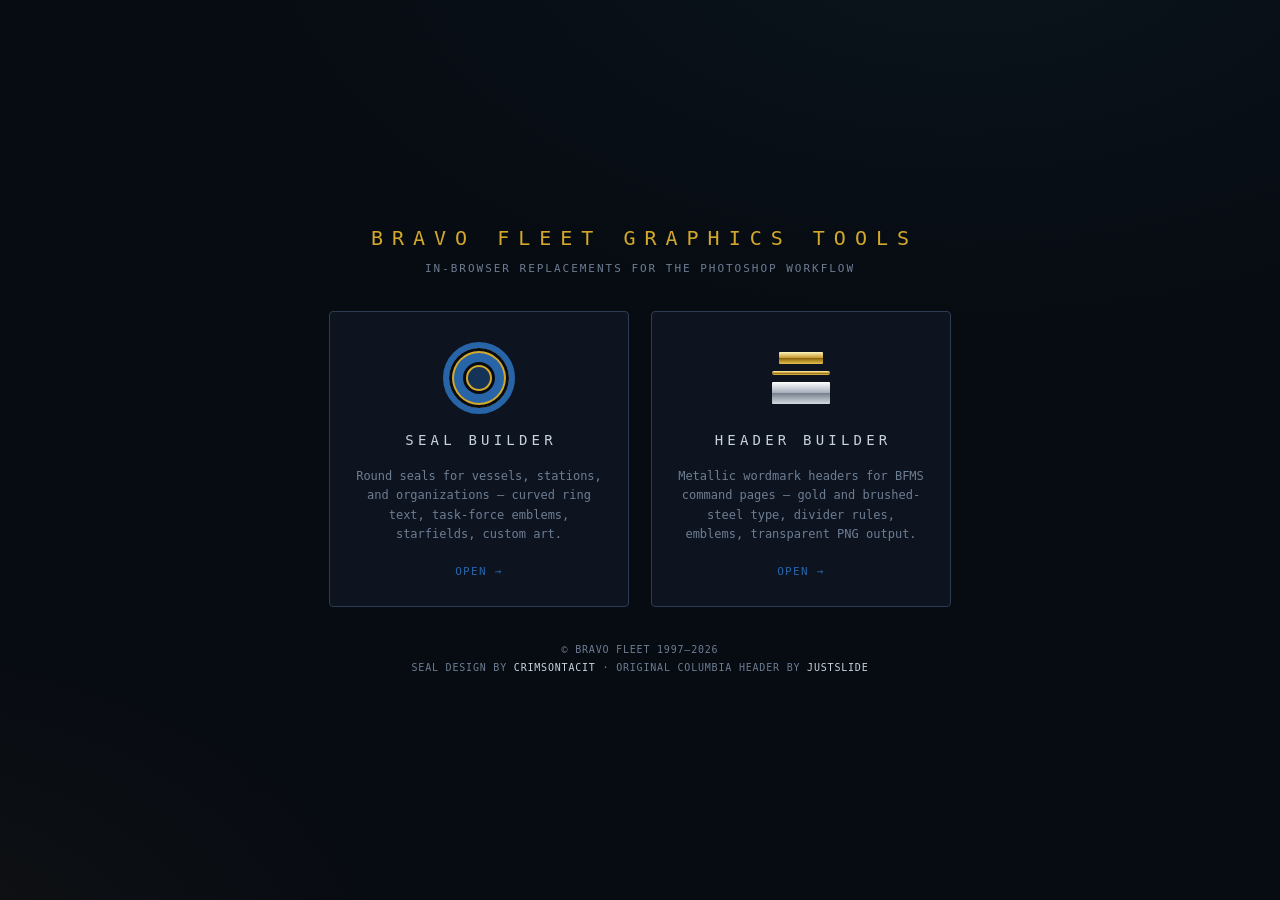
==== commit 46c93af6: "Add Header Builder for BFMS wordmarks, landing page, and README - header-tool.html: new single-file " ====
--- a/index.html
+++ b/index.html
@@ -3,7 +3,7 @@
 <head>
 <meta charset="UTF-8">
 <meta name="viewport" content="width=device-width, initial-scale=1.0">
-<title>Seal Builder</title>
+<title>Bravo Fleet Graphics Tools</title>
 <style>
   :root{
     --bg:#070b12;
@@ -15,7 +15,6 @@
     --ink-dim:#6d7d92;
     --bolt-gold:#d3a92c;
     --bf-blue:#2864a8;
-    --danger:#b8503f;
   }
   *{box-sizing:border-box;margin:0;padding:0}
   html,body{height:100%}
@@ -26,1010 +25,98 @@
       var(--bg);
     color:var(--ink);
     font:13px/1.5 ui-monospace, "SF Mono", Menlo, Consolas, monospace;
-    display:flex; flex-direction:column; overflow:hidden;
+    display:flex;flex-direction:column;align-items:center;justify-content:center;
+    gap:34px;padding:24px;
   }
-  .microstyle{font-family:"Sealstile",ui-monospace,monospace}
-
-  header{
-    display:flex;align-items:center;gap:16px;
-    padding:10px 18px;border-bottom:1px solid var(--line);
-    background:linear-gradient(180deg, #0c1320, #0a101b);
-    flex:none;
+  h1{
+    font-weight:normal;font-size:20px;letter-spacing:.45em;text-transform:uppercase;
+    color:var(--bolt-gold);text-align:center;padding-left:.45em;
   }
-  header .mark{
-    width:26px;height:26px;border-radius:50%;
-    border:2px solid var(--bolt-gold);
-    box-shadow:inset 0 0 0 4px var(--bg), inset 0 0 0 6px var(--bf-blue);
-    flex:none;
+  .sub{
+    color:var(--ink-dim);letter-spacing:.18em;font-size:11px;text-transform:uppercase;
+    text-align:center;margin-top:8px;
   }
-  header h1{
-    font-family:"Sealstile",ui-monospace,monospace;
-    font-size:17px;letter-spacing:.28em;color:var(--bolt-gold);
-    font-weight:normal;text-transform:uppercase;white-space:nowrap;
+  .cards{display:flex;gap:22px;flex-wrap:wrap;justify-content:center}
+  a.card{
+    display:flex;flex-direction:column;align-items:center;gap:16px;
+    width:300px;padding:30px 26px 26px;text-decoration:none;color:var(--ink);
+    background:var(--panel);border:1px solid var(--line-bright);border-radius:4px;
+    transition:border-color .15s ease, transform .15s ease;
   }
-  header .sub{color:var(--ink-dim);letter-spacing:.12em;font-size:11px;text-transform:uppercase}
-  header .spacer{flex:1}
-  .btn{
-    background:var(--panel2);border:1px solid var(--line-bright);color:var(--ink);
-    padding:7px 14px;cursor:pointer;font:inherit;letter-spacing:.08em;text-transform:uppercase;
-    font-size:11px; border-radius:2px; white-space:nowrap;
+  a.card:hover{border-color:var(--bolt-gold);transform:translateY(-3px)}
+  a.card h2{
+    font-weight:normal;font-size:14px;letter-spacing:.3em;text-transform:uppercase;
+    color:var(--ink);padding-left:.3em;
   }
-  .btn:hover{border-color:var(--bolt-gold);color:var(--bolt-gold)}
-  .btn.primary{border-color:var(--bolt-gold);color:var(--bolt-gold)}
-  .btn.primary:hover{background:var(--bolt-gold);color:#14100a}
-  select{
-    background:var(--panel2);border:1px solid var(--line-bright);color:var(--ink);
-    font:inherit;font-size:11px;padding:6px 8px;border-radius:2px;
+  a.card:hover h2{color:var(--bolt-gold)}
+  a.card p{color:var(--ink-dim);font-size:12px;line-height:1.6;text-align:center}
+  a.card .go{
+    margin-top:4px;font-size:11px;letter-spacing:.12em;text-transform:uppercase;
+    color:var(--bf-blue);
   }
-
-  main{flex:1;display:flex;min-height:0}
-
-  /* ---------- control panel ---------- */
-  #panel{
-    width:330px;flex:none;overflow-y:auto;
-    background:var(--panel);border-right:1px solid var(--line);
-    scrollbar-width:thin; scrollbar-color:var(--line-bright) transparent;
+  a.card:hover .go{color:var(--bolt-gold)}
+  /* seal mark: concentric rings */
+  .mark-seal{
+    width:72px;height:72px;border-radius:50%;flex:none;
+    border:6px solid var(--bf-blue);
+    box-shadow:inset 0 0 0 3px var(--bg), inset 0 0 0 5px var(--bolt-gold),
+      inset 0 0 0 14px var(--bf-blue), inset 0 0 0 17px var(--bg),
+      inset 0 0 0 19px var(--bolt-gold), inset 0 0 0 40px #143356;
   }
-  section{border-bottom:1px solid var(--line);padding:14px 16px 16px}
-  details.acc{border-bottom:1px solid var(--line)}
-  details.acc > summary{
-    cursor:pointer;user-select:none;list-style:none;
-    padding:14px 16px 14px;
-    font-family:"Sealstile",ui-monospace,monospace;font-weight:normal;
-    font-size:11px;letter-spacing:.3em;color:var(--bf-blue);text-transform:uppercase;
-    display:flex;align-items:center;gap:8px;
+  /* header mark: metallic wordmark bars */
+  .mark-hdr{
+    width:72px;height:72px;flex:none;display:flex;flex-direction:column;
+    align-items:center;justify-content:center;gap:7px;
   }
-  details.acc > summary::-webkit-details-marker{display:none}
-  details.acc > summary::before{
-    content:"▸";flex:none;font-size:9px;color:var(--ink-dim);letter-spacing:0;
-    display:inline-block;transition:transform .15s ease;
+  .mark-hdr i{display:block;border-radius:1px}
+  .mark-hdr i:nth-child(1){
+    width:44px;height:12px;
+    background:linear-gradient(180deg,#fdf6bd,#c9992e 48%,#8a6410 52%,#e8c14a);
   }
-  details.acc[open] > summary::before{transform:rotate(90deg)}
-  details.acc > summary::after{content:"";flex:1;height:1px;background:var(--line-bright)}
-  details.acc > .acc-body{padding:0 16px 16px}
-  .presets-group{
-    font-size:10px;letter-spacing:.15em;color:var(--ink-dim);text-transform:uppercase;
-    margin:12px 0 6px;
+  .mark-hdr i:nth-child(2){
+    width:58px;height:4px;border-radius:2px;
+    background:linear-gradient(180deg,#fdf6bd,#c9992e 48%,#8a6410 52%,#e8c14a);
   }
-  .presets-group:first-child{margin-top:0}
-  .row{display:flex;align-items:center;gap:8px;margin-bottom:8px}
-  .row label{flex:1;color:var(--ink-dim);letter-spacing:.05em;font-size:12px}
-  .row .val{width:44px;text-align:right;color:var(--ink);font-size:11px}
-  input[type=text]{
-    width:100%;background:#0a111c;border:1px solid var(--line-bright);color:var(--ink);
-    font:inherit;padding:7px 9px;letter-spacing:.05em;border-radius:2px;margin-bottom:8px;
+  .mark-hdr i:nth-child(3){
+    width:58px;height:22px;
+    background:linear-gradient(180deg,#ffffff,#a6b0bc 48%,#79828e 52%,#d4dae1);
   }
-  input[type=text]:focus{outline:none;border-color:var(--bf-blue)}
-  input[type=range]{
-    flex:1.4;appearance:none;height:2px;background:var(--line-bright);border-radius:1px;outline:none;
+  footer{
+    color:var(--ink-dim);font-size:10px;letter-spacing:.08em;line-height:1.8;
+    text-transform:uppercase;text-align:center;
   }
-  input[type=range]::-webkit-slider-thumb{
-    appearance:none;width:12px;height:12px;border-radius:50%;
-    background:var(--bolt-gold);border:2px solid #0a0f18;cursor:pointer;
-  }
-  input[type=color]{
-    appearance:none;-webkit-appearance:none;width:30px;height:22px;border:1px solid var(--line-bright);
-    background:none;padding:0;cursor:pointer;border-radius:2px;flex:none;
-  }
-  input[type=color]::-webkit-color-swatch-wrapper{padding:2px}
-  input[type=color]::-webkit-color-swatch{border:none;border-radius:1px}
-  input[type=checkbox]{accent-color:var(--bolt-gold);width:14px;height:14px;cursor:pointer}
-  .colorgrid{display:grid;grid-template-columns:1fr 1fr;gap:4px 14px}
-  .colorgrid .row{margin-bottom:4px}
-  .hint{color:var(--ink-dim);font-size:11px;margin-top:6px;line-height:1.45}
-  .presets{display:flex;gap:6px;flex-wrap:wrap}
-  .preset{
-    display:flex;align-items:center;gap:6px;
-    background:var(--panel2);border:1px solid var(--line-bright);border-radius:2px;
-    padding:5px 9px;cursor:pointer;font-size:11px;letter-spacing:.06em;color:var(--ink);
-  }
-  .preset:hover{border-color:var(--bolt-gold)}
-  .preset .sw{display:flex}
-  .preset .sw i{width:9px;height:9px;display:block}
-  .credit{
-    padding:14px 16px 18px;text-align:center;color:var(--ink-dim);
-    font-size:10px;letter-spacing:.08em;line-height:1.8;text-transform:uppercase;
-  }
-  .credit b{color:var(--ink);font-weight:normal}
-  .filebox{
-    border:1px dashed var(--line-bright);border-radius:2px;padding:12px;text-align:center;
-    color:var(--ink-dim);cursor:pointer;font-size:11px;letter-spacing:.06em;
-  }
-  .filebox:hover,.filebox.drag{border-color:var(--bf-blue);color:var(--bf-blue)}
-  .btnrow{display:flex;gap:6px;margin-top:8px;flex-wrap:wrap}
-
-  /* ---------- stage ---------- */
-  #stage{
-    flex:1;display:flex;align-items:center;justify-content:center;position:relative;
-    min-width:0;
-    background:
-      linear-gradient(rgba(31,42,58,.35) 1px, transparent 1px),
-      linear-gradient(90deg, rgba(31,42,58,.35) 1px, transparent 1px);
-    background-size:36px 36px;
-    background-position:center center;
-  }
-  #stage::after{
-    content:"";position:absolute;inset:0;pointer-events:none;
-    background:radial-gradient(ellipse at center, transparent 45%, rgba(4,7,12,.75) 100%);
-  }
-  #stage.light{
-    background-color:#f2f3f5;
-    background-image:
-      linear-gradient(rgba(20,25,35,.07) 1px, transparent 1px),
-      linear-gradient(90deg, rgba(20,25,35,.07) 1px, transparent 1px);
-    background-size:36px 36px;
-    background-position:center center;
-  }
-  #stage.light::after{
-    background:radial-gradient(ellipse at center, transparent 45%, rgba(255,255,255,.55) 100%);
-  }
-  #sealwrap{
-    position:relative;z-index:1;
-    width:min(78vh, 78%);aspect-ratio:1;
-    filter:drop-shadow(0 18px 50px rgba(0,0,0,.6));
-  }
-  #stage.light #sealwrap{filter:drop-shadow(0 14px 34px rgba(20,25,35,.22))}
-  #sealwrap svg{width:100%;height:100%;display:block}
-  #sealwrap.grabbable{cursor:grab}
-  #sealwrap.grabbing{cursor:grabbing}
-  .stagehint{
-    position:absolute;bottom:14px;left:0;right:0;text-align:center;z-index:1;
-    color:var(--ink-dim);font-size:11px;letter-spacing:.1em;text-transform:uppercase;
-    pointer-events:none;
-  }
-  #stage.light .stagehint{color:rgba(20,25,35,.4)}
-  .stagebg{
-    position:absolute;top:14px;right:14px;z-index:2;
-    display:flex;background:var(--panel2);border:1px solid var(--line-bright);
-    border-radius:2px;overflow:hidden;
-  }
-  .stagebg button{
-    background:none;border:none;color:var(--ink-dim);cursor:pointer;
-    font:inherit;font-size:11px;letter-spacing:.1em;text-transform:uppercase;
-    padding:7px 14px;
-  }
-  .stagebg button + button{border-left:1px solid var(--line-bright)}
-  .stagebg button:hover{color:var(--ink)}
-  .stagebg button.active{background:var(--bolt-gold);color:#14100a}
-  .stagebg .sep{width:1px;background:var(--line-bright);align-self:stretch}
-
-  /* ---------- alignment grid overlay ---------- */
-  #gridOverlay{
-    display:none;position:absolute;z-index:2;pointer-events:none;
-    inset:0;
-    background-image:
-      linear-gradient(rgba(20,25,35,.16) 1px, transparent 1px),
-      linear-gradient(90deg, rgba(20,25,35,.16) 1px, transparent 1px);
-    background-size:36px 36px;
-    background-position:center center;
-  }
-  #gridOverlay.on{display:block}
-  #gridOverlay::before,#gridOverlay::after{
-    content:"";position:absolute;background:rgba(211,169,44,.55);
-  }
-  #gridOverlay::before{left:50%;top:0;bottom:0;width:1px;margin-left:-.5px}
-  #gridOverlay::after{top:50%;left:0;right:0;height:1px;margin-top:-.5px}
-
-  /* ---------- swatch popover ---------- */
-  #swatchpop{
-    position:fixed;z-index:50;display:none;width:246px;
-    background:var(--panel2);border:1px solid var(--line-bright);border-radius:3px;
-    padding:10px;box-shadow:0 14px 34px rgba(0,0,0,.55);
-  }
-  #swatchpop h3{
-    font-family:"Sealstile",ui-monospace,monospace;font-weight:normal;
-    font-size:10px;letter-spacing:.22em;color:var(--ink-dim);text-transform:uppercase;
-    margin:10px 0 6px;
-  }
-  #swatchpop h3:first-child{margin-top:0}
-  .swgrid{display:grid;grid-template-columns:repeat(8,1fr);gap:4px}
-  .swgrid button{
-    aspect-ratio:1;border:1px solid var(--line-bright);border-radius:2px;
-    cursor:pointer;padding:0;
-  }
-  .swgrid button:hover{border-color:var(--bolt-gold)}
-  .swgrid button.cur{outline:2px solid var(--bolt-gold);outline-offset:1px}
-  #swatchpop .custom{margin-top:10px;width:100%}
+  footer b{color:var(--ink);font-weight:normal}
 </style>
 </head>
 <body>
 
-<header>
-  <div class="mark"></div>
-  <h1>Seal Builder</h1>
-  <div class="sub">Bravo Fleet · Vessel &amp; Station Seals</div>
-  <div class="spacer"></div>
-  <select id="exportSize">
-    <option value="512">512 px</option>
-    <option value="1024">1024 px</option>
-    <option value="2048" selected>2048 px</option>
-    <option value="4096">4096 px</option>
-  </select>
-  <button class="btn primary" id="exportPng">Export PNG</button>
-  <button class="btn" id="exportSvg">Export SVG</button>
-</header>
+<div>
+  <h1>Bravo Fleet Graphics Tools</h1>
+  <div class="sub">In-browser replacements for the Photoshop workflow</div>
+</div>
 
-<main>
-  <div id="panel">
+<div class="cards">
+  <a class="card" href="seal-tool.html">
+    <div class="mark-seal"></div>
+    <h2>Seal Builder</h2>
+    <p>Round seals for vessels, stations, and organizations — curved ring text, task-force emblems, starfields, custom art.</p>
+    <div class="go">Open →</div>
+  </a>
+  <a class="card" href="header-tool.html">
+    <div class="mark-hdr"><i></i><i></i><i></i></div>
+    <h2>Header Builder</h2>
+    <p>Metallic wordmark headers for BFMS command pages — gold and brushed-steel type, divider rules, emblems, transparent PNG output.</p>
+    <div class="go">Open →</div>
+  </a>
+</div>
 
-    <details class="acc" open>
-      <summary>Presets</summary>
-      <div class="acc-body">
-        <div id="presets"></div>
-      </div>
-    </details>
-
-    <details class="acc" open>
-      <summary>Ring Text</summary>
-      <div class="acc-body">
-      <input type="text" id="topText" spellcheck="false">
-      <input type="text" id="bottomText" spellcheck="false">
-      <div class="row"><label>TF text preset</label><select id="tfTextPreset" style="flex:1.4"></select></div>
-      <div class="row"><label>Font size</label><input type="range" id="fontSize" min="28" max="80" step="1"><span class="val" id="fontSizeV"></span></div>
-      <div class="row"><label>Letter spacing</label><input type="range" id="letterSpacing" min="0" max="30" step="0.5"><span class="val" id="letterSpacingV"></span></div>
-      <div class="row"><label>Uppercase</label><input type="checkbox" id="uppercase"></div>
-      <div class="row"><label>Separator</label><select id="sepStyle" style="flex:1.4"></select></div>
-      <div class="row"><label>Sep. size</label><input type="range" id="deltaSize" min="0.5" max="1.8" step="0.05"><span class="val" id="deltaSizeV"></span></div>
-      <div class="row"><label>Sep. count</label><input type="range" id="sepCount" min="1" max="7" step="1"><span class="val" id="sepCountV"></span></div>
-      <div class="row"><label>Sep. spacing</label><input type="range" id="sepSpacing" min="4" max="30" step="0.5"><span class="val" id="sepSpacingV"></span></div>
-      <div class="row"><label>Track shift</label><input type="range" id="sepShift" min="-60" max="60" step="1"><span class="val" id="sepShiftV"></span></div>
-      <div class="row"><label>Mirror angles</label><input type="checkbox" id="sepMirror"></div>
-      <div class="row"><label>Sep. angle</label><input type="range" id="sepRot" min="-180" max="180" step="5"><span class="val" id="sepRotV"></span></div>
-      <div class="row"><label>Sep. angle L</label><input type="range" id="sepRotL" min="-180" max="180" step="5"><span class="val" id="sepRotLV"></span></div>
-      <div class="hint">Use “•” as a text separator (⌥8 on macOS). Separator groups sit mirrored at 3 and 9 o’clock and follow the band’s curve: 0° points up, ±90° outward. Track shift slides both groups toward the top text — useful when the bottom text runs long. Uncheck Mirror to angle the left group independently. TF text preset swaps the bottom text for a Task Force operations line and shrinks the font to fit.</div>
-      </div>
-    </details>
-
-    <details class="acc" open>
-      <summary>Colors</summary>
-      <div class="acc-body">
-      <div class="colorgrid">
-        <div class="row"><label>Ring band</label><input type="color" id="c_band"></div>
-        <div class="row"><label>Ring text</label><input type="color" id="c_text"></div>
-        <div class="row"><label>Outer edge</label><input type="color" id="c_edge"></div>
-        <div class="row"><label>Separators</label><input type="color" id="c_delta"></div>
-        <div class="row"><label>Accent ring A</label><input type="color" id="c_ring1"></div>
-        <div class="row"><label>Inner ring</label><input type="color" id="c_gap"></div>
-        <div class="row"><label>Accent ring B</label><input type="color" id="c_ring2"></div>
-        <div class="row"><label>Center fill</label><input type="color" id="c_center"></div>
-      </div>
-      </div>
-    </details>
-
-    <details class="acc" open>
-      <summary>Geometry</summary>
-      <div class="acc-body">
-      <div class="row"><label>Outer edge</label><input type="range" id="edgeW" min="0" max="40" step="1"><span class="val" id="edgeWV"></span></div>
-      <div class="row"><label>Ring band</label><input type="range" id="bandW" min="60" max="180" step="1"><span class="val" id="bandWV"></span></div>
-      <div class="row"><label>Accent ring A</label><input type="range" id="ring1W" min="0" max="20" step="0.5"><span class="val" id="ring1WV"></span></div>
-      <div class="row"><label>Accent ring B</label><input type="range" id="ring2W" min="0" max="20" step="0.5"><span class="val" id="ring2WV"></span></div>
-      <div class="row"><label>Accent inset</label><input type="range" id="inset" min="0" max="40" step="1"><span class="val" id="insetV"></span></div>
-      <div class="row"><label>Inner ring</label><input type="range" id="gapW" min="0" max="90" step="1"><span class="val" id="gapWV"></span></div>
-      <div class="row"><label>Lock outer+inner</label><input type="checkbox" id="lockRings"></div>
-      <div class="row"><label>Lock accents</label><input type="checkbox" id="lockAccents"></div>
-      <div class="btnrow"><button class="btn" id="resetGeom">Reset dimensions</button></div>
-      <div class="hint">Accent rings float inside the band, inset from the thick outer and inner rings so they never touch them or the text. Locks keep each pair's widths in step: drag either slider and its partner follows.</div>
-      </div>
-    </details>
-
-    <details class="acc" open>
-      <summary>Background Image</summary>
-      <div class="acc-body">
-      <div class="filebox" id="filebox">Drop an image here or click to choose</div>
-      <input type="file" id="fileInput" accept="image/*" style="display:none">
-      <div class="row" style="margin-top:10px"><label>Zoom</label><input type="range" id="imgZoom" min="0.4" max="4" step="0.01"><span class="val" id="imgZoomV"></span></div>
-      <div class="row"><label>Rotation</label><input type="range" id="imgRot" min="-180" max="180" step="1"><span class="val" id="imgRotV"></span></div>
-      <div class="btnrow">
-        <button class="btn" id="imgCenter">Re-center</button>
-        <button class="btn" id="imgRemove">Remove image</button>
-      </div>
-      <div class="hint">Drag the seal preview to reposition the image inside its mask. Scroll over the seal to zoom.</div>
-      </div>
-    </details>
-
-    <details class="acc" open>
-      <summary>Center Charge</summary>
-      <div class="acc-body">
-      <div class="row"><label>Emblem</label><select id="charge" style="flex:1.4"></select></div>
-      <div id="chargeUpload" style="display:none">
-        <div class="filebox" id="chargeFilebox">Drop an image here or click to choose</div>
-        <input type="file" id="chargeFileInput" accept="image/*" style="display:none">
-        <div class="btnrow"><button class="btn" id="chargeImgRemove">Remove custom image</button></div>
-        <div class="hint">PNG or SVG preferred — both preserve transparency, so the charge sits cleanly over the center fill, starfield, or artwork.</div>
-      </div>
-      <div class="row"><label>Size</label><input type="range" id="chargeSize" min="0.2" max="1.6" step="0.02"><span class="val" id="chargeSizeV"></span></div>
-      <div class="row"><label>Vert. offset</label><input type="range" id="chargeY" min="-200" max="200" step="2"><span class="val" id="chargeYV"></span></div>
-      <div class="row"><label>Recolor</label><input type="checkbox" id="chargeTint"></div>
-      <div class="row"><label>Charge color</label><input type="color" id="c_charge"></div>
-      <div class="hint">Task force emblems, the BF bolt, or your own uploaded image, layered over the center fill, starfield, or artwork. Enable recolor to tint — this fills the shape's alpha with a flat color, so it suits silhouette-style art better than a full-color photo or logo.</div>
-      </div>
-    </details>
-
-    <details class="acc" open>
-      <summary>Starfield</summary>
-      <div class="acc-body">
-      <div class="row"><label>Show starfield</label><input type="checkbox" id="starOn"></div>
-      <div class="row"><label>Big sparkles</label><input type="checkbox" id="starSparkles"></div>
-      <div class="row"><label>Star color</label><input type="color" id="c_star"></div>
-      <div class="row"><label>Density</label><input type="range" id="starDensity" min="20" max="220" step="5"><span class="val" id="starDensityV"></span></div>
-      <div class="btnrow"><button class="btn" id="starReroll">Reroll pattern</button></div>
-      <div class="hint">A procedural star scatter with four-point sparkles, for seals without artwork — or behind a transparent emblem.</div>
-      </div>
-    </details>
-
-    <section>
-      <div class="btnrow">
-        <button class="btn" id="resetBtn">Reset to defaults</button>
-      </div>
-    </section>
-
-    <div class="credit">© Bravo Fleet 1997–<span id="copyYear"></span><br>Original design by <b>CrimsonTacit</b></div>
-
-  </div>
-
-  <div id="stage">
-    <div class="stagebg" id="stageBg">
-      <button type="button" data-mode="dark">Dark</button>
-      <button type="button" data-mode="light">Light</button>
-      <span class="sep"></span>
-      <button type="button" id="gridToggle">Grid Overlay</button>
-    </div>
-    <div id="sealwrap"></div>
-    <div id="gridOverlay"></div>
-    <div class="stagehint">Drag to position background image · Scroll to zoom</div>
-  </div>
-</main>
+<footer>
+  © Bravo Fleet 1997–<span id="copyYear"></span><br>
+  Seal design by <b>CrimsonTacit</b> · original Columbia header by <b>JustSlide</b>
+</footer>
 
 <script>
-"use strict";
-
-/* ================= embedded font =================
-   "Sealstile" = Librestile Ext Bold by ocelothe2k1, SIL OFL 1.1
-   (fonts/OFL-Librestile.txt), renamed per its Reserved Font Name clause,
-   with a bullet glyph added. Rebuild: tools/embed_assets.py --font */
-const FONT_B64 = "d09GMgABAAAAAC1UAA4AAAAAdgAAACz3AAIAAAAAAAAAAAAAAAAAAAAAAAAAAAAAP0ZGVE0cBmAAgzoIBBEICtpEx2oBNgIkA4NYE/xeC4FuAAQgBYR2B4JuG79qsxG2xwFchJvPRAQbRxAPUD4iKjlvZf+HA3rsnqHiIa2IjcCBgcEUiIt7/6AcIpCwJ+1fgeEAzcZWUbH9JW2eQWsHh3CkrCFg0BGanGI/ojmbPUkudzHiRCBIUopqhQgmQSzBQ4JVICE0tKUKdagK/fbF6u+t0z7vte+LFv777/0KfYfDNc21HeUmyU3IOUXGzs1+bd4WEAIj9ZSRDPS/P0D/AdpmfDTrDHRRuCqsAGxYYRQoUSaR6ikSDwa0IIhEC8qq3FfXK8VJQYoPCgAjrV2GvpccUO4+UFJCL9ZqdwSmFWgubzzv29b/l5UiLSVGOsalUDOb53Dfe86SmzTeRwGX8k5mQaS0jX00uFSdGbYkgEFtANy/rjZT8gd8TU5yaruYrGASAe/EKkrNQXfSqQo/yYOi4fXMq/NzleIPypXiAtNcnnjbHMl2LCloH8RO8oGTD/heAwdJU0pyPPXdVuDxXnc3R0hjGTbCYaS98965a9e9WMrxUqAH5DMYPb/2lK+XFqpEc/Sop1utHSuXSf5CuCLw/fJ0iFBRsekFBinkFattpZ0gWqwXJgo83jeIV3669sHs5NaBq2gC/De/vZybZ/3TrU2XIR1CuoRU9Fv9NABACfjmznsx2/PufrVyKSzheFihDQhcizYDCYCtx84CwMZtb0DfQgzCEiJQOIGnABuWE6DYkWGH5aDVBuLa6WSowb9GPCKnYWoc59ozH77kaiACnOHoQSRg95orQQg40NAPt+AR/InYyBeZkRUt0Yq1vtrA6Wkkcv7NCaRABlSDvKMOOKb3DCRYOnjzb/7/JvxtkEfIqCKFUht4tUOamtsXzHfZWzsWzutucTjbANUYK4DB8pYABEBdOEGy2HZUtahqbPUXSEBgULBOPyNkZmhYeERkVHRMbFx8QmJSckpq2qzZc+amG4wmc0ZmVnZObl5+QWFRsaWktKy8orKqusZqq62rb2gEeN91wd1wQ4nOT2IA5o2h6WnBBQ/8dcQXAfi3AMR+AApPigSMY59NHMizOAIBbCu/cbymeqa2u12kluXPL4Tyoghdbts7hjztchlRj368JSfgtdRELE0LCeHCh7IIrVbAFREEKZKwLR0MnmtRszMD/E+NgN0q4hIEV09UCxlcTjOJ9DwBN5lLqISUgOer4tNqtQ+dSMs5Yi7Nk8t5BBElFAkTRcLZAnWMsi3iyYLh6joqStX5Jfqr+5nxJYLZc6IUeKqQS/AIwU65iibc9UoVkTgahPo5OVNACtdaKNJhTcyCmJGWU0amyW2WV8iThBI+ql4/[base64]/Y6lNlqa4GEOXS6jy0NtZXVVQFAFUurckupTqrila4XJRfF+4guega67Jj70pmkewwFSpzBCvypMaF5vHDFxea6auuJichGTCwkZxAJwj59TbIkqINGtJLALSXZ2jn76T1R8ERf4Jg8eqoEDhsANF8Z/ld9g+m6vW6vIcUSelgAImGapME8tvQTAFcfQ/qnJAZ/TGiLAC64W0yMmRryPEcUhk7kAojVK5qEU10Dhtg8mWDF1zJ5zExDbSs7uV+cHUfD0XQ2N8P6Czm2Xx9C801mZssVrA+Ganf7zJfrJGglOhX5p5LNrt65qAr1lLxFZQpy5naz1fFAMY8+Hn70ZRuOBoqzuevXT8KcQsxEVn5CkdAO/uqV6l+rVGXcQSTMUcZpxomZGZNHRq+oOPKNq9ih9wOwxfj9qeAZcr/uV4Iaf0UIGzvZKv25+uSszdaFAABLjqCduzI4hgU2rPV/RrDsUfhUZI6DaseTU9cgPZVRl2DtAQy6wZ00P7AJ1HjEwiAk+Z0Nlk5WWPKnOskb5qe4lOyHto0Bmz/ijkfgo2+JefciJLmeWzbfsvUi69s5qWLDOm18moJK2rARtni6SeA+Wp3M0XA2v1zZq7iuU56aV1YeG5rGqE+sggbRZb/uZI71tV1pjOEIH0AbHmxkxOIMWGzkHvQ8DxiZ6jLd4+whRngcddgLeNbSp/6n/XJazTdQic4K7TVAQAQE2NdydgzNNAX68IOSHVDHfCI8EyjBkadYyrMyxe17BzydgpIy1vRxmmGZVlryL0QK7B4ThV0AqbZYnKZ6/mvnPO4IKRMCaYyjPGuUxzv4zGhkjLKQo0lmjiicokm2iQZLWHjJVHNbkb6GVwVG7NhgrphSOF1iSk/Njx7rNUSaKI6Ate32hNeFN/Tl9GU41bVPTzx3cT7trQpiR8fLA9gbO7QJSLu6sgaOhBxpjMmEPZsV9vclw4gCy1nsdFTmCDMbmpjaGVn3rL7TIzpszeiIHh7osfG4P2TqAFjpgSNjpgLl3TM82zcmjeMAOTgvpNj9LZQTtgNwQLcI6CcWNPDYo7NWUZOpQNX/LRYX8dxkHPrh5vLi8nIoghk5G1OZgYS7jNTWgurTLgEewGUbbPF4kzBiLuSmEpY//yyQPC3D9/NNHd8HsHsWPYh4f3uuGiP1tToguumkp6fsa3jGMbDnNutX5PPR56QJeNIyGGgNNPjC3DhJX8I/IjTWZQnK0oqlSMebioQHMNGRNRDCU3sUxeH+jIuOlEuP6pMjpu2XhDvtAxM4BxWdtxiwwnMTtkMMPS9PSMhSANprabBKSipsuh/GQHpEMONzTCQ+Vmc8bW+7alMCZ843mXF0vM3ZOPWqwOqr0mW7n4efKM16es/P/8WJdW1Mutzb9m7aNuEBlIX+ii42BACMyNtTbrUp2UAjYjDXhFPn3Nzx81CGa2IQew3UWsa9zaMc7NTrPskqaiJZ1qtEL5SGF3Y2VB5Fxrw8GHsclTTRfoTGNAly9R4DGjWLqv8nH4kIdDiJXIuK8dCxnhn+QK+vnfGSru90M3xTU1FbUZcJsgnHT8y/bhA6HMcFLcYnO2Cn0O44xTMdYmwyYwEKIfsqjTFq35NplIAc6Bw12Gd+ez1HvLJFjTk1WuNQbzdHpNvRiS7Lb7SUj3A95bFxSmq12ubYytaYwQRYWoPkQyU40geAMrBh1yi6PfjsrG2VzSwBQin5lDrkqsFmm/TETnvP7LjzlmZyLNrumFFXCEqiirA4txY1v+w8zl6mNqLShU9u/4tX5fIrSUviWzHjGz85P0GrVFsnafmst/L2sbYxE/fBS9/k5m/sR+CVXOKXF7/OWGu37scyG17kqSSNbUN2s/zzhOwB3ibWMVEm2VbZOYuFMPcKGxT3YjJAWJ6WBQkoAavGNM8USWWN0Y2FMgddiCmhJMcPqUjy+6LRlQwnY7/BS+gZ+bFs5WV5bl/OSP4Z9O6GEiLR/FOdzAcBQJp31BeRLJcI6fTRn5Y5Nia7txQNbbeepaZ3gbPnMT5KB4wkcQCsgxr07irFRzYOnf0XoR/r1Lvt9u3WEdq0Dfg/ghZnWdGj4gwV0Pvf/viSkO/aPWnzoTH79k3cfHjsATey+9iYjXYgBo6CkVOfGbt/22bYdWzU5mNj9x0DaVxa682GwQFgcPDSzVUrJ5hVJFv+ROvTkLRV1VXdqp+0xs4VeWv1ZTOULDbriVAbwJlYv+OvWY3ZeUrGUmZMK37mSTn50n4NsCfwkKXhdyOWhlSyK+Ju+EJ8hdumXNaphGL7aelFuUf+kZThR7GLU9+V+iprDyFac90Ir2/qbyD0/8ymvERTosr2N8psasq0EHmtrbkiTSHW044V2cKTu5NlY7I31t4xjhl9hlHzljd/oQm3aWySsYVVU/PfCu13tDuXhvHyOiuGRX61KrVTE61xqFW1fqLhCvh86hZ0VDqTnaFvhS11tjv6YabwRkfPYq1/b7va7OmYnbWEpHN+pp4ujbZ3ZWAvPDpx587Q4+qA5vqNckCBfwUgDC0uSiosSK4ZA01m6nDq7YW+fQN0pXhr1N8Hg1w40L/YeIv6uHWibeJSspff8/tSe6l3/WQvi7cFmbre1sb7Urvw3I/FeeuYUkjuyQnL5Czkd/FPKzus56rOa8n71H5tA4ljMVv333sTHYMrU55muoTTbjlOqC13o0XXbj1OQcHI4L79TF0mzYq3ZsW7DXoIfgobmbFo475vD0KD5pVveREQsN9lxmgd2dtMn5aI3Ut4CCMRkAjxlxxvt1g4zXSvGdRxyNPMsbDbs57BVZnf+gsujX+HeL/abx2uKcqs6lxxfQlgrLUsLN4Ujac3GI4+Wzwujp9wsolqTgcUDSnfTVwU+n6bpSSeac+ysJs5HjAjW04PhQhEInZvL00v8rAxAhEY21PnyDRDqBhf2XVkVejt3+1H7N3Xrr0YCpgJK5/34bmR8l+iQW/oic+0JpBkwjPNHLcBBaOUx7fFopi7JWrieHtJCdVMe8Dc20xbqPaS40v4CJEYb/Vi92mJXC1WMP1iYCgjElx8CVRHMFczU8KZX4kZaEii6y0Mj/a+OS+/nHJw+mgW3efklFH24fmml8YIjECMV9LxhshJ9/[base64]/uhsVg2OxlaubJxqAARoaJppXVxrFEkP73UfBmabkiUfj0FgMj6laZY+bPSvOvqrKIBEb28YfTawBGoTgamJKOfMrkYGDkmjEQjzG+8L8/[base64]/68FBxMmUyAgZdKVUrR69ZEUl8MARnBkjEToPwz/Otwf8v3Cvwr/9MjXeRD95Y3YkZHlro6y8g7wcxFi1lsXdkxa1j8+tn5SPBDUe3PDrwogmokQYhLtaTyMNwx2l5hqW3N8zOLKlvSSQVeDiHr96i7ZbzKWolt66PDClbIAKUv2u/QI+D/CBhYIbNxeN7davEO8nVvd67Zxl/nsRXvRMp+8mTHVZbJf2o0Jskx2OZQDrIHemGhlMpmsGmOS7pNcFIJyfjCx1f+LZEy7H98FggEANEEQ6pah4euczl177ujeOr2xrDAJEAACBANYEsAelQc1zQUEyE8k6cOJL8pJPot7Tjj+0HrV2sl/lu+0jlqPUtProYR/jL80NjaO8vxs+sl+5dM0c6kjf4MAKpf11PPuelLUZAwWM3lGVZjqdI0pkOT82Vq3chXE2L59x21AK5Z/csxAQZAdFBxwPyCS1cWZDKmoqrh1vTpgVX/3EnOBj6LdN29g2tjkuGw8rdj+j979QevPv0zik86k1+krvB00U9MfIu9GFAffnH6i+zS4mqtWyXbJDjMZqWMi1OkMSe042UxmhyFRzyvGkxIcfVTQ2Vl47fiCFDxCMLpOIfSdrfBRrMM543Jm28oj9fuHz4qGJZufLoTUsVB4H5TpVxY3HNh4KqnpYQXQBIb/dvWvI6M+28f+K3OY3y4kfoJIMWcKxFTD4EADIu3Steikv1nlVJmVrKhGq49GLuH1JUMi3w5ZuDPmsdhPhAmL7Bvprxfl38/Pez3vPqFVCKxduQoC9MDAuf7+6rDfL89OL48QRhmr557F3rhKjCu/VJ7hSdNcwldJ/Fu46A+fG9EgXVRkJV05P/eLufoD+pGfL7M5saImaZZmym9Kx5JxzfKbwrfszv8S/ss34sv3hdrZtOSQGocPnEGjImcp9www4GnnDaCZsiGCDGNCToecdfXdapW7okoA6f87BFUVbpUXGq6Ik5DlWyIJBLxtWvSm0b4T1+3E7W+Z0BzdXEi7vudQYVlstD0fq4r7GpmcD++90bBTrq962B+BxDQpM7Du5UBYzp0EQ6yDMTAGhyE2QReb0cRSJJ0uKVvaU/1fzucGmPPC4fBcvU8R/szKFBJIMz0tSbhdcta2fPnF+tWrnS35WF3X/9yM3hkzpflciJN/d53gUtUV0QZOefEQr43nHCq3GKga7jw0H9VwDVSZZShF+Vz+vTjd7NlS073Crq6Ce+Yz8UgD8aPkstM8Yqis2MApousAom9OX1N/jKvjdsK14GU4/CE4degmdct0mC7OR/NmYqRKczdhJPams3c8QNqsoe6p08Smyy9GcRBiITZQQikiAGEQ7DNUXpye/FcRuhFpUNwo/umSjqCCe/FnQHZf6R2KzQgPhogOb8e+14uY0WciBGYBZAcHbzgDikcF6XRlhqWDaWIa2zPyq3KYaqiGHGaGOA/H/Rntj5y3a4L5StYJI22qrTOuzmyyZzVfndV2J50uAP2wL4SV3WpK7exIbbq1PS5u+63u1I7O1O5bZtBMTUuykowAuTqd9oswXzjTVrrMY20daQ2tgOHsbPC7f/aDsx9MAPMBMHDoz/oPzn3wHUyIFgkrYWwFlPe6S0EAoJm6ueZMEnMx4cXYzuGnFI8ljyXvDR/eXUZu+s81M4gNmqlpYBqUyuCO2mt9U/0W/B2fm5OQmJCbE1/40puVGeM6AxIScrPj/3jrSJsuzVQc+sW+8DnupHPvePz3wRuq9J7ofbVn1WcnV+XmJiQm5uYm3pBzzz6j0oi2vxuyDzyq+mLawKnQzHkVFgNlFRbMrtwyxHfy24bKi42cIrpe7rOH+NvxTwq6ugqfxOnmzNaZngwO8KQDNN9fUw+7x1/oCa7+EIczxIE8IcDzxOjrP/RQwQpug2XA4wzxIEfIQeIAjUp96W9jekp6lsDoyx0TczkmP1N7ndIgFl156d6GRZ9mdMKoPKPRNtBoy8idyBLi4uclpPh5Mc4iTqm4xsbaDE/h1NrVjbVg/DRC9IbYJSJIU8k1Pd9+MPx7d3dfd8dca3W6SJTnHLZn5b0WLu0UzhF0SiJ4sX2x3RBt6InaLzlJYuUFbygQPatclIHPZu4FjUqrko1Kdao/jrnGXDb4vNcFmbdqQ9VV/rzqhW2P97tk22VbXQcKbM1rLzQO4t08epSAV7O7kUBalxikUQepZVz02Ts2jShzsNIRVpWc1bDjfmc77wXVpg0N9T2RPl2HNnDY5pjIcuA34/q80H45pTjtGRHeSYPUj4VhntMKYBF4f2ie3lYwLFSpYZVkGjFJ+q5JSV7jy4BCLVerNCrhcAFwm3Fr3lRGqMKwggFAITOvS5JijUytDlf+fcWqt4b2I4xFgOK0I1z4cWoa3BGecJxWUPL+UCv847NV6I4xtNbke1971DQKCf9lhaVFOJoNuFH6+KvV9KGYnUZ7z/GFcaO/b4XA4UXK8PceAdyZ/kPMev3CtknLusfH1gUkZz20Vwpy93AGvtgqLL/6T98HG35W2ML3n3/Ww5ZKQc3z1Or3t9rs4m9vKvntyXHpeNf33cPfdyeDNugL715ieLFy1yk0KiJNuXugDp521nAKhu57d2LDvc9uUfq7FxtRLgLllZ19S/o4Oyr3WHh/cUnIvC1CXXBsMzVgeLZjfsc/G8x2VITIZYmJKBNc+qV3r2Ro8ZKt/vkEXq/rlB3cKjUs0KvKw7wzEqWZVBulMybVaBWMHwrpCS4bb3DwBDe1jp3TUYhL/6kuEtz8NcE7uTQo2UFZ3T1ENBLMaufSOlYSEOj6chFeo3qn24fwW54UZI7VYHUFXCnJBivTMV3oIRpMethSIajZw9nx/tYDImsH/1m+w8qfZzj+u3enaKi3e3NdEWOg/NalC76P01+8KHtgQVf3IC4pUkWMsfNJV7XHd02aFT3Tup94+zsz90XYzAY49duigfDKuTbXFzMGykK+gCpi6iFzdXcVnKq/flGPKcFgxiO/eXeKhnvFWzIaawdmJjJvEeABpMQDckFebyq5vsYxgDgDk6jNp91qfM4s3bV8eZcpWPm3SVIPRv0NMYc/Gqxbiw+uiwKY2UkEUbNOsQn4LfYki/zyduKYFHPgDlLKhFnoP8NRnvofot/RWONv9+oFsyYpDv7j74utwL3no50gmXoUXcG/BgAKsN+Fsvt66hHUkN+CGCQFfJUL2z2oEwKq0YIFbj6XAj/0N8L3IYKLyCFEaBD8chqqA43E5/0JfpjnFkKGGxD/CCRoK/Qm8LrvJzvvXdDgV4R3SakD8YpasovwXEQwIeI8dJJ4FoiJPPi6LXkMZjhRDKylAgFRiHQYrVI8B8T4x/[base64]/ymla+aZcFW52gA7ZaC9jS53tiHOsChI8c8LW2+E//sv/6si1BPX97/YzPF6d+ayaWmgapz4WEgnRYQNOV87xUQsGYKVyOvzleDP2BiEDxXV2022DZUBkYlsAm3pS5JPamEJBOhcvRmNBW4lK1KAWvOrV25tgc4gsQhLlg/Iox6hTELALgtBFE5Z4UwJbi1G1dlW717rgaVhtzLNw3JgRqEKRTQ4WEKO1i/[base64]/qDYmo6G+lLbynwHYdMQw1B7MAxBYjytc1fqUtYDJxSI1cq0NKOlTJ2HNE9s7d+rvko9WVTZEEFA7o0h+ryI+SAIMFoA8xKvRCQs1iURJ1VHSi3n3bqYca5rnwRsCQJqhgxVVbuKfHtgzxBgFBrTK8iEG+7cZYJJzC/jHlXnQeQ8xV/aMV2NVerOosqGCAJybwxR50XMB0GA0YKYV6/zdTU+EDNLxEsxSDHlfFsX9wPwE0zbbmc62I7eLOuy/VM9WI6jNYoNNLddcUG29lBrEubW3L66DnR0iNaRC8/HeQVqeZRP0AkX3FXvwNepTsfnzOYzviIWKq3XZYM+uGzAVYa5RuSoYR8Jm/2wYn5i1MDcYNzXdWvibzHUTJ0ESOo/[base64]/NcF1MuAcLFmgEWeoJ5WgoCRtzf/A2wJieGVbSMUvTCZVIJZ9bFM5ntpFB23UpOHa4g3x2odcdaBjDmOe8VpQ/Dzewc8pOtrnzOYzvmpAKvG3FjQcZhzecWEifSCXTK4o5hqRJEMuI0ZjehMBsVOmuiQWS50mLZR7orDlLtHoRXm/YPutvgXl86o1exumU3f17WwuQDVMiqrHhARwOCSBM3mpgmmp75wa7t1sZzlfB8gGmWFkFBFjE4jHXSNQ5BQKqSnkU0t7PwAHCsH4iwq8wMUSZCmCUyv4MIuOzcWl5LFN5CaJpbgkjFzwz4L34wwIMRlZ2tis6oFWAyiZq8cR2zpeHpxcR5FeIAMKl/xzNelcm4jEkI+An1GasTMRkIiWwsgMIT1zhyjnVvDcqv+H5hQ9yqnU37M3LXS2ZG+lszXj3vDP6WX+AcgNo6DoGK9AHO4WQZhCObWMzoBCGIug2grr8dcMF2xTrAoTxY4Qy1/sLBy/2JUC4mricaPZR3Wg0aE6XpVadvClO+GZd9Vzio7MObP5jK+IQjADbS5VuJIx14g8NcSakTNWagIQe2gKJ2lAat5I5KIUqe+5tlQJ24vk51/9RmwB3cqL1qr2RsXjX9vqiUoZU4XVBnZmTtGge9y/haB5rZ1WwK8HKRPtNmYO3mRhi/R7IlIvli+xQOoxabZcpaL1d8mhUzfybAAC1AnDoygYr8BT3FUCkII/Nfin1f27GoA/[base64]/bo1qd/UH5JKpbEn62ukc5dfrlyRfhTfh+aFe/RLJU3PfWnRt5bGtOpr677vTR8fyQNqYDKCZiuyB51hk215THdZHrLtVs/PgdKoF+iBXeWgkD0yTQauofYpHbA59L8jmHXMs0YLmU8Lh/MOZZ3qxJ0zrc++Egmx9eo0sMWlfa7MmWsTiTa0g3DaD7D5qRnFcyNjO9etiaNidTN1ErsnzcnMIx1w59rkSQFyq7BDc1t6dLISpmcXe0HrF3q/iVtY1dKtVla1tnlv7HuwGV7a1sNUw/I/W506NEdgGkVAX+1ycGEcCc4x41XAxnnHO6fouDNnNp8RsutBGqh1iecKca4RERniENL8YJmfzCieGxljr1sTDWL9M3USVZNOIYMh1bmjkmMoCG9l7NBcbY9Ez2XP5L3wPf9qgdKSuhVKa1V7g/cIZjhoG6BCy1RiR4CVn10LJ6NdT0HNmmq4IezDOSB2iMwrU8ssPqQTjnlXPafogM2ZzWfma2OhZwYAl1658ty11yJ3DBFnFBhDmWCIQU2hJfmkxoxMctcUVd5zQKpU3Iunz7/6raSFxFaSWsPujdcPPiO3bdtV+JmW2dHF8hs7rXp5HMM0ygeaYNc5kNaeHE1YbnH2vXGg0aFcR+Y4NptXhZaN//twQgV31DtX5xSdFs8Z8xlfZQhlTa8Xg5pdJnMVdq4lssgwgDDPj77PTxklnRuME61bk1Ri90z7JKlemlxWJVmLu1xy2xXZbtVhmtfcY45K0J5z9OJGv0D7LatFTS370KrG1in2JtnjfLYMjnKuMTxIOf37Quo/M8iy6LJ15FLnURVyiXRL1EmJSIxyll3ovMIZApl41bgD3QkS59oS4nhuw4l07hgyEYqNsQs8w2XNeXB3OeVKHaHQWLgcoxl/BeuoZh745gkljQWJFdHWSq/eKoWzIYKA3BtDbHktzwdBgNGMmHS8EpGwmFYCKoUn3Sjn2ror03+awqxAUCCoiBgIP1lB6At9BULcPIiDQEBIfAkIEOoQpgFPI9Yt4SDZT+23iwEMEAaykG8/TI7UgZqDIQo8wysXYhJ4E5dKWGQaSV23ouDUdV4OkIJeQ/bz3YSZkeSo5RiKQD5eLYEhJpGwyshJlhRzpd5T57weIAYRIQf4HsBMSH7UHgxP4A2emNAsppVwyEhJ9hTTqfuRM0MXk0wdUQMJMIGrD7ZaR8T0AgL9VlaxS54ZXmc/gFAQYNRtjAEveGoz/jeIAsnge4HkQW3BsPFEYiaJMKnv1H0onKGOScTSz1bD4QQd53oAOcrD11GGhEVNwuTgkQ3YXVK4IphrM6RcI2NiE7bJJ1Kou+fsqsRqofl51ZqpDcVvnfHHLWb9+IAPigCh9mHq8dqF/GIWCRvJeup+WgZxISS+KAQIdQDTgKcUColZJJwk+6mBoGRAC4gKOcx3H2ZECqP2YXgCr/BkBLGYXsI+mSP13IqJUzdQOqARRIbs57sF0yH1oXZhOAI5eOIRiOkkzDKNJNW/ilP3rWwQACEiwKhoTDfez1Nbebsaq3o0jeiAf0AIzWBQD7Xj8T2A7USioLZj2BNUD5/IuQpd5unlCGQxkURAhkrym3Hcyo7UA1xP8KfuY8UAC4gIucr3BhZECqAOYPgCTLwOgkhML9E3mUihfxWn9ms8i5/tKMc4QAPPYpgWBccYBNC4mQS8HKAwMUX3Wzs+vazWdE3XdE3XdFX9SmZohQlQw1D3XAMM8B8IwmWEyte2EbZQRzZSHmoXpkqQB6/[base64]/[base64]/1uY91Lb6wZBrm20qjkk/VbHsYpvI8cguEmitpnaudd5osg+ARDigmMOYZ5SWTH6O+x1sej6tQ94Z7PPnvuJHKuhvjdFKYkbFOySscfqn8r6koyvSrumLxDWia0zWhKfYsab0JeaXOp60Ue6hwobmeiuRelHaLyX9xm1B0Upra5Y2FKcuYj6IBnnDdz/S+6itMbXxpELhYqoSulK9SfJT99G+LSNU+jJVGyvHNpJjGeget+eQbF5NWhbz/[base64]/kAkDopoKlMRlJAhSgFPD/5lF93pCz/qz/qw/n5QoKMVNyng90Wf9+bUYwAeUDNnEdyhMGckeNS3mTYGUeBwheQKuGKuEtYw8yZKirNRz6qzLQRQIiu9sxKCozTE18fRCtGLqEq4kx+tOtOk6tz4EKoRs5zsdpor0OWp1DKVAcjyxkCiBW0xewlZGnGRNUZ26d90DNKA8yGm+lDBXpO9RG2NoBcrjKRPYxeQl+st0J/WluE7dN9cACYgMOcT3IMwUqTdqbwyvACaeJIFbTFfCUUaaZEzRv9f9dG+r6gywttmr1JxJWrXqdoSzjMrOl2Nzu1BBc2oS5va9N+jP+yE3O8DtkDAvUy0R+Yk64fcOcp3q4MyZzWd8RUK65290tAdYX/EmFXanftUGPC61uMJ0TSzy2JB6RoExwIRJbKMpkcSgSR3p3zsHUYXfZ95GqcSLNL+k+I1ggWeFb01pQ+wZ082F46EPHTlvEEgAiiEiQGI6ROJ1iw/HHIHbIw6DyAG7XBEjYJ5dhAMfuiBRuewiEhjYxFmxhi+dBCc2Brt1EQIRargIAwp1X4SDGvVBonLnRSTI0CnGklWak/+pHPEHFSu/yEWMpumvw6OVdYHjnZ8IzIrtiPlce+rH/yof9cdCPnsO+bJgLS0zU7XfSaqf1tnpXdj6DyJ4jsKfo8ZzqDBi7tD6Ko5tNWIjo6E0J19btLBlvjZzwfWKanORtuYFdQ2RSHqjTTTahZ9s7/TyBTHt3DXdrcvrxnbEhGvPi46Nl8rhArPNsUVbZGo9MrtdY76goRlS6szGziV1L2nnKDIztQHtAS+pG+pcnOdd2Ip74PapSkVWmsYFu6Xs2dGNWFZrCyq6I6eERi4NzHpo+nFe/J73W1M/du1fkgpT1Y4ai63O8RGJJVKZXOGrVKk1fv7agMCgYJ1+RsjM0LDwiMio6JjYuPiExKTklNS0WbPnzE03GE3mjMys7JzcvPyCwqJiS0lpWXkFdSVUQTXUgBVsUAt1UA8N0IgwhMM4IhCJWDCB2PA/ouA64iAaphADXsRFPHgd1rANC5wL5rd0sBt3M1k1jc097hZW36yNrrEvcK/hHxgR6JvrrMIjpFgoHcLOqKqYD13uTEULAAAA";
-const FONT_CSS = "@font-face{font-family:'Sealstile';src:url(data:font/woff2;base64," + FONT_B64 + ") format('woff2');}";
-
-/* register for the page UI + live preview */
-const styleEl = document.createElement("style");
-styleEl.textContent = FONT_CSS;
-document.head.appendChild(styleEl);
-
-/* ================= state ================= */
-const DEFAULTS = {
-  topText: "USS PEGASUS • NCC-91775",
-  bottomText: "UNITED FEDERATION OF PLANETS",
-  fontSize: 46, letterSpacing: 5, uppercase: true,
-  sepStyle: "delta", deltaSize: 1.25, sepRot: 0, sepRotL: 0, sepMirror: true,
-  sepCount: 1, sepSpacing: 14, sepShift: 4,
-  c_band: "#2864a8", c_text: "#ffffff", c_edge: "#1b4574", c_delta: "#d3a92c",
-  c_ring1: "#d3a92c", c_gap: "#1b4574", c_ring2: "#d3a92c", c_center: "#143356",
-  edgeW: 20, bandW: 116, ring1W: 5, ring2W: 5, inset: 12, gapW: 20,
-  lockRings: true, lockAccents: true,
-  imgZoom: 1, imgRot: 0, imgX: 0, imgY: 0,
-  charge: "none", chargeSize: 0.8, chargeY: 0, chargeTint: false, c_charge: "#ffffff",
-  starOn: false, c_star: "#d3a92c", starDensity: 90, starSeed: 7, starSparkles: true,
-  lastPreset: "Bravo Blue",
-};
-let S = Object.assign({}, DEFAULTS);
-
-/* images kept out of persisted state (can be large) */
-let IMG = null; // {dataUrl, w, h}
-let CUSTOM_CHARGE = null; // {dataUrl, w, h} — user-uploaded center charge
-
-const PRESETS = [
-  /* Official Bravo Fleet colors — bravofleet.com/graphics */
-  { name:"Bravo Blue", group:"Official Bravo Fleet", colors:{c_band:"#2864a8",c_text:"#ffffff",c_edge:"#1b4574",c_delta:"#d3a92c",c_ring1:"#d3a92c",c_gap:"#1b4574",c_ring2:"#d3a92c",c_center:"#143356",c_star:"#d3a92c",c_charge:"#ffffff"} },
-  { name:"Bolt Gold", group:"Official Bravo Fleet", colors:{c_band:"#d3a92c",c_text:"#14161c",c_edge:"#96781e",c_delta:"#14161c",c_ring1:"#14161c",c_gap:"#96781e",c_ring2:"#14161c",c_center:"#14161c",c_star:"#d3a92c",c_charge:"#d3a92c"} },
-  { name:"TF17 Gray", group:"Official Bravo Fleet", colors:{c_band:"#434e5f",c_text:"#ffffff",c_edge:"#2a323e",c_delta:"#ffffff",c_ring1:"#ffffff",c_gap:"#2a323e",c_ring2:"#ffffff",c_center:"#1e242d",c_star:"#e8ecef",c_charge:"#434e5f"} },
-  { name:"TF21 Purple", group:"Official Bravo Fleet", colors:{c_band:"#651060",c_text:"#ffffff",c_edge:"#40093d",c_delta:"#ffffff",c_ring1:"#ffffff",c_gap:"#40093d",c_ring2:"#ffffff",c_center:"#2e062b",c_star:"#f0e6ef",c_charge:"#651060"} },
-  { name:"TF47 Orange", group:"Official Bravo Fleet", colors:{c_band:"#c64f1c",c_text:"#ffffff",c_edge:"#8a3512",c_delta:"#ffffff",c_ring1:"#ffffff",c_gap:"#8a3512",c_ring2:"#ffffff",c_center:"#5e240c",c_star:"#f5ece6",c_charge:"#c64f1c"} },
-  { name:"TF72 Navy", group:"Official Bravo Fleet", colors:{c_band:"#20347f",c_text:"#ffffff",c_edge:"#142153",c_delta:"#ffffff",c_ring1:"#ffffff",c_gap:"#142153",c_ring2:"#ffffff",c_center:"#0e1839",c_star:"#e9ecf5",c_charge:"#20347f"} },
-  { name:"TF86 Red", group:"Official Bravo Fleet", colors:{c_band:"#7c0309",c_text:"#ffffff",c_edge:"#4e0206",c_delta:"#ffffff",c_ring1:"#ffffff",c_gap:"#4e0206",c_ring2:"#ffffff",c_center:"#370204",c_star:"#f3e7e7",c_charge:"#7c0309"} },
-  { name:"TF93 Green", group:"Official Bravo Fleet", colors:{c_band:"#1a4a3c",c_text:"#ffffff",c_edge:"#103028",c_delta:"#ffffff",c_ring1:"#ffffff",c_gap:"#103028",c_ring2:"#ffffff",c_center:"#0b221c",c_star:"#e7f0ed",c_charge:"#1a4a3c"} },
-  /* Starfleet division colors — for inspiration, not official Bravo Fleet palettes */
-  { name:"Command Red", group:"Department Inspired", colors:{c_band:"#a71313",c_text:"#ffffff",c_edge:"#6b0c0c",c_delta:"#ffffff",c_ring1:"#ffffff",c_gap:"#6b0c0c",c_ring2:"#ffffff",c_center:"#4b0909",c_star:"#f5e3e3",c_charge:"#a71313"} },
-  { name:"Sciences Blue", group:"Department Inspired", colors:{c_band:"#2b53a7",c_text:"#ffffff",c_edge:"#1c356b",c_delta:"#ffffff",c_ring1:"#ffffff",c_gap:"#1c356b",c_ring2:"#ffffff",c_center:"#13254b",c_star:"#e9eef7",c_charge:"#2b53a7"} },
-  { name:"Operations Gold", group:"Department Inspired", colors:{c_band:"#d6a444",c_text:"#14161c",c_edge:"#967330",c_delta:"#14161c",c_ring1:"#14161c",c_gap:"#967330",c_ring2:"#14161c",c_center:"#14161c",c_star:"#d6a444",c_charge:"#d6a444"} },
-  { name:"Medical White", group:"Department Inspired", colors:{c_band:"#f4f6f8",c_text:"#1c2b3a",c_edge:"#b7c2cc",c_delta:"#1c2b3a",c_ring1:"#1c2b3a",c_gap:"#b7c2cc",c_ring2:"#1c2b3a",c_center:"#2f4a52",c_star:"#eef2f5",c_charge:"#f4f6f8"} },
-  /* Hand-picked fictional themes, not tied to any real fleet's graphics */
-  { name:"Sea Greens", group:"Other", colors:{c_band:"#175a6c",c_text:"#d8dee4",c_edge:"#0c3b48",c_delta:"#d8dee4",c_ring1:"#c9d1d9",c_gap:"#0c3b48",c_ring2:"#c9d1d9",c_center:"#0e2a33",c_star:"#d8dee4"} },
-  { name:"Pegasus", group:"Other", colors:{c_band:"#9e2b25",c_text:"#ede6da",c_edge:"#141f4b",c_delta:"#ede6da",c_ring1:"#ede6da",c_gap:"#141f4b",c_ring2:"#ede6da",c_center:"#2a3e8c",c_star:"#ffffff"} },
-  { name:"Federation", group:"Other", colors:{c_band:"#14245c",c_text:"#f4f6f8",c_edge:"#c9a227",c_delta:"#f4f6f8",c_ring1:"#c9a227",c_gap:"#c9a227",c_ring2:"#c9a227",c_center:"#14245c",c_star:"#e9c46a"} },
-  { name:"Healer", group:"Other", colors:{c_band:"#2e6b7e",c_text:"#e8ecef",c_edge:"#dfe5e9",c_delta:"#e8ecef",c_ring1:"#dfe5e9",c_gap:"#dfe5e9",c_ring2:"#dfe5e9",c_center:"#4a5a6e",c_star:"#e8ecef"} },
-];
-
-/* Fourth Fleet task force operating lines — quick-fill for the bottom ring
-   text, in place of "UNITED FEDERATION OF PLANETS" */
-const TF_TEXT_PRESETS = [
-  { tf:17, text:"FOURTH FLEET DEEP SPACE OPERATIONS" },
-  { tf:21, text:"FOURTH FLEET FRONTIER OPERATIONS" },
-  { tf:47, text:"FOURTH FLEET PATHFINDING OPERATIONS" },
-  { tf:72, text:"FOURTH FLEET DIPLOMATIC OPERATIONS" },
-  { tf:86, text:"FOURTH FLEET BORDER OPERATIONS" },
-  { tf:93, text:"FOURTH FLEET HUMANITARIAN OPERATIONS" },
-];
-
-/* embedded task-force emblem PNGs (populated by tools/embed_assets.py) */
-/*CHARGES_START*/const CHARGES = {"tf17b": {"name": "Task Force 17", "w": 362, "h": 362, "b64": "[data-uri]"}, "tf21b": {"name": "Task Force 21", "w": 362, "h": 362, "b64": "[data-uri]"}, "tf47b": {"name": "Task Force 47", "w": 362, "h": 362, "b64": "[data-uri]"}, "tf72b": {"name": "Task Force 72", "w": 362, "h": 362, "b64": "[data-uri]"}, "tf86b": {"name": "Task Force 86", "w": 362, "h": 362, "b64": "[data-uri]"}, "tf93b": {"name": "Task Force 93", "w": 362, "h": 362, "b64": "[data-uri]"}};/*CHARGES_END*/
-
-/* ================= geometry / render ================= */
-const VB = 1000, CX = 500, CY = 500, R_OUT = 496;
-
-function mulberry32(a){return function(){a|=0;a=a+0x6D2B79F5|0;let t=Math.imul(a^a>>>15,1|a);t=t+Math.imul(t^t>>>7,61|t)^t;return((t^t>>>14)>>>0)/4294967296}}
-
-function starfieldSVG(centerR){
-  if(!S.starOn) return "";
-  const rnd = mulberry32(S.starSeed);
-  /* four-point sparkles are placed first (kept apart from each other) so the
-     small-star scatter can dodge them; attempt caps keep the loops bounded */
-  const sparkles = [];
-  if(S.starSparkles){
-    const nspark = 3 + Math.floor(rnd()*3);
-    for(let i=0;i<nspark;i++){
-      for(let t=0;t<60;t++){
-        const a = rnd()*Math.PI*2, rr = Math.sqrt(rnd())*centerR*0.6;
-        const x = Math.cos(a)*rr, y = Math.sin(a)*rr;
-        const s = centerR*(0.12+rnd()*0.22);
-        if(sparkles.every(o => Math.hypot(o.x-x, o.y-y) > (o.s+s)*0.85)){ sparkles.push({x,y,s}); break; }
-      }
-    }
-  }
-  let out = `<g fill="${S.c_star}">`;
-  const n = S.starDensity;
-  for(let i=0;i<n;i++){
-    for(let t=0;t<40;t++){
-      // rejection-sample inside circle, biased into a loose diagonal band
-      const a = rnd()*Math.PI*2, rr = Math.sqrt(rnd())*centerR*0.92;
-      const x = Math.cos(a)*rr, y = Math.sin(a)*rr;
-      const band = (x+y)*0.5;
-      if(Math.abs(band) > centerR*0.55 && rnd()<0.6) continue;
-      const sz = 2 + rnd()*rnd()*9;
-      if(sparkles.some(o => Math.hypot(o.x-x, o.y-y) < o.s + sz + 3)) continue;
-      out += `<circle cx="${(CX+x).toFixed(1)}" cy="${(CY+y).toFixed(1)}" r="${sz.toFixed(1)}"/>`;
-      break;
-    }
-  }
-  for(const o of sparkles){
-    const x = CX+o.x, y = CY+o.y, s = o.s, w = s*0.18;
-    out += `<path d="M ${x} ${y-s} Q ${x+w*0.35} ${y-w} ${x+s} ${y} Q ${x+w*0.35} ${y+w} ${x} ${y+s} Q ${x-w*0.35} ${y+w} ${x-s} ${y} Q ${x-w*0.35} ${y-w} ${x} ${y-s} Z"/>`;
-  }
-  out += "</g>";
-  return out;
-}
-
-/* separator glyphs pointing up; delta is drawn centered on origin, the bolt
-   (from bf-bolt-white.svg) carries its own viewBox center in cx/cy */
-const SEPARATORS = {
-  delta:   { d: "M 0,-30 C 7,-16 14,2 21,24 C 13,11 6,8 0,8 C -6,8 -13,11 -21,24 C -14,2 -7,-16 0,-30 Z", scale: 1, cx: 0, cy: 0 },
-  bolt:    { d: "M 1.82,239.05 L 20.8,122.5 L 0,122.17 L 64.55,0 L 45.4,115.23 L 66.7,115.23 Z", scale: 0.29, cx: 33.35, cy: 119.52 },
-  sparkle: { d: "M 0,-30 Q 1.9,-5.4 30,0 Q 1.9,5.4 0,30 Q -1.9,5.4 -30,0 Q -1.9,-5.4 0,-30 Z", scale: 1, cx: 0, cy: 0 },
-  circle:  { d: "M 0,-21 A 21 21 0 1 1 0,21 A 21 21 0 1 1 0,-21 Z", scale: 1, cx: 0, cy: 0 },
-};
-
-function buildSVG(opts){
-  const embedFont = !!(opts && opts.embedFont);
-  const r_band_out = R_OUT - S.edgeW;                   // inner edge of thick outer ring
-  const r_band_in  = r_band_out - S.bandW;              // outer edge of thick inner ring
-  const centerR    = Math.max(40, r_band_in - S.gapW);
-  const bandMid    = (r_band_out + r_band_in) / 2;
-  /* accent rings float inside the band, inset from the thick rings */
-  const rAccentA   = r_band_out - S.inset - S.ring1W/2;
-  const rAccentB   = r_band_in + S.inset + S.ring2W/2;
-  const fs = S.fontSize;
-  const topR = bandMid - fs*0.36;      // baseline radius, glyphs grow outward
-  const botR = bandMid + fs*0.36;      // baseline radius, glyphs grow inward
-
-  const topText = S.uppercase ? S.topText.toUpperCase() : S.topText;
-  const botText = S.uppercase ? S.bottomText.toUpperCase() : S.bottomText;
-
-  const esc = s => s.replace(/&/g,"&amp;").replace(/</g,"&lt;").replace(/>/g,"&gt;");
-
-  /* image transform */
-  let imageSVG = "";
-  if(IMG){
-    const D = centerR*2;
-    const base = D/Math.min(IMG.w, IMG.h);
-    const sc = base*S.imgZoom;
-    const w = IMG.w*sc, h = IMG.h*sc;
-    const x = CX - w/2 + S.imgX, y = CY - h/2 + S.imgY;
-    imageSVG = `<g transform="rotate(${S.imgRot} ${CX} ${CY})">` +
-      `<image href="${IMG.dataUrl}" x="${x.toFixed(1)}" y="${y.toFixed(1)}" width="${w.toFixed(1)}" height="${h.toFixed(1)}" preserveAspectRatio="none"/></g>`;
-  }
-
-  /* separator groups: sepCount glyphs per side spaced along the band's track,
-     mirrored about the vertical axis; sepShift slides both groups up the track.
-     A glyph at track angle φ is rotated by φ so the group leans with the curve;
-     sepRot is applied in that local frame (0°=up, ±90°=outward, both sides). */
-  let deltas = "";
-  const sepVec = SEPARATORS[S.sepStyle];
-  const sepTF = S.sepStyle.startsWith("tf:") ? CHARGES[S.sepStyle.slice(3)] : null;
-  if(S.sepStyle !== "none" && (sepVec || sepTF)){
-    /* TF-emblem separators are PNGs: sized to match the delta's ~54-unit
-       height and tinted to the separator color via #sepTintF */
-    let mkGlyph;
-    if(sepVec){
-      const k = S.deltaSize * sepVec.scale;
-      mkGlyph = () => `<path d="${sepVec.d}" transform="scale(${k}) translate(${-sepVec.cx} ${-sepVec.cy})"/>`;
-    } else {
-      const base = 54 * S.deltaSize / Math.max(sepTF.w, sepTF.h);
-      const w = sepTF.w * base, h = sepTF.h * base;
-      mkGlyph = () => `<image href="${sepTF.b64}" x="${(-w/2).toFixed(1)}" y="${(-h/2).toFixed(1)}" width="${w.toFixed(1)}" height="${h.toFixed(1)}" filter="url(#sepTintF)"/>`;
-    }
-    const mk = (phi, rot) => {
-      const a = phi * Math.PI/180;
-      const x = CX + bandMid*Math.cos(a), y = CY + bandMid*Math.sin(a);
-      return `<g transform="translate(${x.toFixed(2)} ${y.toFixed(2)}) rotate(${rot.toFixed(2)})">${mkGlyph()}</g>`;
-    };
-    const rotL = S.sepMirror ? S.sepRot : S.sepRotL;
-    let out = "";
-    for(let i=0;i<S.sepCount;i++){
-      const d = (i - (S.sepCount-1)/2) * S.sepSpacing;
-      const phiR = -S.sepShift + d;          // right group, centered on 3 o'clock
-      const phiL = 180 + S.sepShift - d;     // mirrored partner on the left
-      out += mk(phiR, phiR + S.sepRot) + mk(phiL, (phiL - 180) - rotL);
-    }
-    deltas = `<g fill="${S.c_delta}">` + out + `</g>`;
-  }
-
-  /* center charge: BF bolt (vector) or an embedded task-force emblem (PNG) */
-  let chargeSVG = "";
-  if(S.charge === "bolt"){
-    const g = SEPARATORS.bolt;
-    const k = (centerR * 2 * S.chargeSize) / 239.05;
-    const fill = S.chargeTint ? S.c_charge : "#ffffff";
-    chargeSVG = `<g fill="${fill}"><path d="${g.d}" transform="translate(${CX} ${CY + S.chargeY}) scale(${k}) translate(${-g.cx} ${-g.cy})"/></g>`;
-  } else if(S.charge !== "none" && CHARGES[S.charge]){
-    const c = CHARGES[S.charge];
-    const base = (centerR * 2 * S.chargeSize) / Math.max(c.w, c.h);
-    const w = c.w * base, h = c.h * base;
-    const filt = S.chargeTint ? ` filter="url(#chargeTintF)"` : "";
-    chargeSVG = `<image href="${c.b64}" x="${(CX - w/2).toFixed(1)}" y="${(CY + S.chargeY - h/2).toFixed(1)}" width="${w.toFixed(1)}" height="${h.toFixed(1)}"${filt}/>`;
-  } else if(S.charge === "custom" && CUSTOM_CHARGE){
-    const c = CUSTOM_CHARGE;
-    const base = (centerR * 2 * S.chargeSize) / Math.max(c.w, c.h);
-    const w = c.w * base, h = c.h * base;
-    const filt = S.chargeTint ? ` filter="url(#chargeTintF)"` : "";
-    chargeSVG = `<image href="${c.dataUrl}" x="${(CX - w/2).toFixed(1)}" y="${(CY + S.chargeY - h/2).toFixed(1)}" width="${w.toFixed(1)}" height="${h.toFixed(1)}"${filt}/>`;
-  }
-
-  return `<svg xmlns="http://www.w3.org/2000/svg" xmlns:xlink="http://www.w3.org/1999/xlink" viewBox="0 0 ${VB} ${VB}">
-<defs>
-${embedFont ? `<style>${FONT_CSS}</style>` : ""}
-<clipPath id="centerClip"><circle cx="${CX}" cy="${CY}" r="${centerR}"/></clipPath>
-<filter id="chargeTintF"><feFlood flood-color="${S.c_charge}"/><feComposite in2="SourceAlpha" operator="in"/></filter>
-<filter id="sepTintF"><feFlood flood-color="${S.c_delta}"/><feComposite in2="SourceAlpha" operator="in"/></filter>
-<path id="arcTop" d="M ${CX-topR} ${CY} A ${topR} ${topR} 0 0 1 ${CX+topR} ${CY}"/>
-<path id="arcBot" d="M ${CX-botR} ${CY} A ${botR} ${botR} 0 0 0 ${CX+botR} ${CY}"/>
-</defs>
-<circle cx="${CX}" cy="${CY}" r="${R_OUT}" fill="${S.c_edge}"/>
-<circle cx="${CX}" cy="${CY}" r="${r_band_out}" fill="${S.c_band}"/>
-<circle cx="${CX}" cy="${CY}" r="${r_band_in}" fill="${S.c_gap}"/>
-<circle cx="${CX}" cy="${CY}" r="${centerR}" fill="${S.c_center}"/>
-${S.ring1W > 0 ? `<circle cx="${CX}" cy="${CY}" r="${rAccentA}" fill="none" stroke="${S.c_ring1}" stroke-width="${S.ring1W}"/>` : ""}
-${S.ring2W > 0 ? `<circle cx="${CX}" cy="${CY}" r="${rAccentB}" fill="none" stroke="${S.c_ring2}" stroke-width="${S.ring2W}"/>` : ""}
-<g clip-path="url(#centerClip)">${starfieldSVG(centerR)}${imageSVG}${chargeSVG}</g>
-<g fill="${S.c_text}" font-family="Sealstile, Michroma, sans-serif" font-size="${fs}" letter-spacing="${S.letterSpacing}">
-<text text-anchor="middle"><textPath href="#arcTop" startOffset="50%">${esc(topText)}</textPath></text>
-<text text-anchor="middle"><textPath href="#arcBot" startOffset="50%">${esc(botText)}</textPath></text>
-</g>
-${deltas}
-</svg>`;
-}
-
-/* ================= live preview ================= */
-const wrap = document.getElementById("sealwrap");
-function render(){
-  wrap.innerHTML = buildSVG({embedFont:false});
-  wrap.classList.toggle("grabbable", !!IMG);
-  persist();
-}
-
-/* ================= controls wiring ================= */
-const $ = id => document.getElementById(id);
-$("copyYear").textContent = new Date().getFullYear();
-
-const textInputs = ["topText","bottomText"];
-const checkInputs = ["uppercase","starOn","starSparkles","chargeTint","sepMirror","lockRings","lockAccents"];
-const selectInputs = ["sepStyle","charge"];
-const rangeInputs = [
-  ["fontSize",1],["letterSpacing",1],["deltaSize",2],
-  ["sepCount",0],["sepSpacing",1],["sepShift",0],["sepRot",0],["sepRotL",0],
-  ["edgeW",0],["bandW",0],["ring1W",1],["ring2W",1],["inset",0],["gapW",0],
-  ["imgZoom",2],["imgRot",0],["chargeSize",2],["chargeY",0],["starDensity",0],
-];
-const colorInputs = ["c_band","c_text","c_edge","c_delta","c_ring1","c_gap","c_ring2","c_center","c_star","c_charge"];
-
-function syncUI(){
-  textInputs.forEach(id => $(id).value = S[id]);
-  checkInputs.forEach(id => $(id).checked = S[id]);
-  selectInputs.forEach(id => $(id).value = S[id]);
-  rangeInputs.forEach(([id,dec]) => { $(id).value = S[id]; const v=$(id+"V"); if(v) v.textContent = Number(S[id]).toFixed(dec); });
-  colorInputs.forEach(id => $(id).value = S[id]);
-  $("sepRotL").disabled = S.sepMirror;
-  $("chargeUpload").style.display = S.charge === "custom" ? "" : "none";
-}
-
-textInputs.forEach(id => $(id).addEventListener("input", e => { S[id]=e.target.value; render(); }));
-checkInputs.forEach(id => $(id).addEventListener("change", e => { S[id]=e.target.checked; render(); }));
-selectInputs.forEach(id => $(id).addEventListener("change", e => { S[id]=e.target.value; render(); }));
-$("charge").addEventListener("change", () => { $("chargeUpload").style.display = S.charge === "custom" ? "" : "none"; });
-
-/* unlinking the mirror seeds the left angle from the shared one so nothing jumps */
-$("sepMirror").addEventListener("change", e => {
-  if(!e.target.checked) S.sepRotL = S.sepRot;
-  syncUI(); render();
-});
-
-/* charge + separator dropdown options */
-{
-  const sel = $("charge");
-  const opts = [["none","None"],["bolt","BF Bolt"],["custom","Custom image…"]].concat(Object.keys(CHARGES).map(k => [k, CHARGES[k].name]));
-  opts.forEach(([v,l]) => { const o = document.createElement("option"); o.value=v; o.textContent=l; sel.appendChild(o); });
-
-  const ssel = $("sepStyle");
-  const sopts = [["delta","Starfleet delta"],["bolt","BF bolt"],["sparkle","Sparkle"],["circle","Circle"]]
-    .concat(Object.keys(CHARGES).map(k => ["tf:"+k, CHARGES[k].name]))
-    .concat([["none","None"]]);
-  sopts.forEach(([v,l]) => { const o = document.createElement("option"); o.value=v; o.textContent=l; ssel.appendChild(o); });
-}
-/* width locks: dragging one slider of a locked pair drags its partner,
-   clamped to the partner's own range */
-const LOCK_PAIRS = {
-  edgeW:  {partner:"gapW",   flag:"lockRings"},
-  gapW:   {partner:"edgeW",  flag:"lockRings"},
-  ring1W: {partner:"ring2W", flag:"lockAccents"},
-  ring2W: {partner:"ring1W", flag:"lockAccents"},
-};
-rangeInputs.forEach(([id,dec]) => $(id).addEventListener("input", e => {
-  S[id]=parseFloat(e.target.value);
-  const v=$(id+"V"); if(v) v.textContent = S[id].toFixed(dec);
-  const lp = LOCK_PAIRS[id];
-  if(lp && S[lp.flag]){
-    const el = $(lp.partner);
-    const val = Math.min(parseFloat(el.max), Math.max(parseFloat(el.min), S[id]));
-    S[lp.partner] = val; el.value = val;
-    const pv = $(lp.partner+"V"); if(pv) pv.textContent = val.toFixed(dec);
-  }
-  render();
-}));
-colorInputs.forEach(id => $(id).addEventListener("input", e => { S[id]=e.target.value; render(); }));
-
-/* ---------- swatch popover ----------
-   Clicking a color well opens a swatch picker (active preset's colors + the
-   full palette across every preset) instead of the native color picker;
-   "Custom color…" falls through to the native one. */
-const pop = document.createElement("div");
-pop.id = "swatchpop";
-document.body.appendChild(pop);
-let popFor = null, nativeBypass = false;
-
-function paletteAll(){
-  const out = [];
-  PRESETS.forEach(p => Object.values(p.colors).forEach(c => { if(!out.includes(c)) out.push(c); }));
-  return out;
-}
-function swatchSection(title, colors){
-  const cur = (S[popFor]||"").toLowerCase();
-  return `<h3>${title}</h3><div class="swgrid">` +
-    colors.map(c => `<button data-c="${c}" class="${c.toLowerCase()===cur?"cur":""}" style="background:${c}" title="${c}"></button>`).join("") +
-    `</div>`;
-}
-function openPop(id, anchor){
-  popFor = id;
-  const preset = PRESETS.find(p => p.name === S.lastPreset);
-  pop.innerHTML =
-    (preset ? swatchSection("Preset · "+preset.name, [...new Set(Object.values(preset.colors))]) : "") +
-    swatchSection("Palette", paletteAll()) +
-    `<button class="btn custom" id="swCustom">Custom color…</button>`;
-  const r = anchor.getBoundingClientRect();
-  pop.style.display = "block";
-  pop.style.left = Math.max(8, Math.min(r.left, innerWidth - pop.offsetWidth - 12)) + "px";
-  const below = r.bottom + 6;
-  pop.style.top = (below + pop.offsetHeight > innerHeight - 8
-    ? Math.max(8, r.top - pop.offsetHeight - 6) : below) + "px";
-}
-function closePop(){ pop.style.display = "none"; popFor = null; }
-
-colorInputs.forEach(id => $(id).addEventListener("click", e => {
-  if(nativeBypass) return;
-  e.preventDefault();
-  openPop(id, e.target);
-}));
-pop.addEventListener("click", e => {
-  const b = e.target.closest("button"); if(!b || !popFor) return;
-  if(b.id === "swCustom"){
-    const inp = $(popFor); closePop();
-    nativeBypass = true;
-    try{ inp.showPicker ? inp.showPicker() : inp.click(); } finally { nativeBypass = false; }
-    return;
-  }
-  S[popFor] = b.dataset.c; $(popFor).value = b.dataset.c;
-  pop.querySelectorAll(".cur").forEach(x => x.classList.remove("cur"));
-  pop.querySelectorAll(`[data-c="${b.dataset.c}"]`).forEach(x => x.classList.add("cur"));
-  render();
-});
-document.addEventListener("pointerdown", e => {
-  if(pop.style.display === "block" && !pop.contains(e.target)) closePop();
-});
-document.addEventListener("keydown", e => { if(e.key === "Escape") closePop(); });
-
-/* presets, grouped into labeled sections by p.group (array order = display order) */
-const presetBox = $("presets");
-let presetGroupList = null, presetGroupSeen = null;
-PRESETS.forEach(p => {
-  if(p.group !== presetGroupSeen){
-    presetGroupSeen = p.group;
-    const label = document.createElement("div");
-    label.className = "presets-group";
-    label.textContent = presetGroupSeen;
-    presetBox.appendChild(label);
-    presetGroupList = document.createElement("div");
-    presetGroupList.className = "presets";
-    presetBox.appendChild(presetGroupList);
-  }
-  const b = document.createElement("button");
-  b.className = "preset";
-  const sw = ["c_edge","c_band","c_text","c_center"].map(k=>`<i style="background:${p.colors[k]}"></i>`).join("");
-  b.innerHTML = `<span class="sw">${sw}</span>${p.name}`;
-  b.addEventListener("click", ()=>{
-    Object.assign(S, p.colors);
-    S.edgeW = 20; S.gapW = 20; // presets frame the band with matching outer/inner ring widths
-    S.lastPreset = p.name; syncUI(); render();
-  });
-  presetGroupList.appendChild(b);
-});
-
-const GEOMETRY_KEYS = ["edgeW","bandW","ring1W","ring2W","inset","gapW"];
-$("resetGeom").addEventListener("click", ()=>{
-  GEOMETRY_KEYS.forEach(k => S[k] = DEFAULTS[k]);
-  syncUI(); render();
-});
-
-$("resetBtn").addEventListener("click", ()=>{
-  S = Object.assign({}, DEFAULTS);
-  syncUI(); render();
-});
-
-/* ---------- TF text presets ----------
-   Quick-fill for the bottom ring text; shrinks font size (and letter
-   spacing, in step) until the rendered text clears the band's curve
-   without crowding the separator groups near 3/9 o'clock. */
-{
-  const sel = $("tfTextPreset");
-  const ph = document.createElement("option");
-  ph.value = ""; ph.textContent = "Apply TF text…";
-  sel.appendChild(ph);
-  TF_TEXT_PRESETS.forEach(p => {
-    const o = document.createElement("option");
-    o.value = String(p.tf); o.textContent = "TF" + p.tf + " — " + p.text;
-    sel.appendChild(o);
-  });
-  sel.addEventListener("change", () => {
-    const p = TF_TEXT_PRESETS.find(x => String(x.tf) === sel.value);
-    sel.value = "";
-    if(!p) return;
-    S.bottomText = p.text;
-    S.fontSize = DEFAULTS.fontSize;
-    S.letterSpacing = DEFAULTS.letterSpacing;
-    fitBottomText();
-    syncUI(); render();
-  });
-}
-
-function fitBottomText(){
-  const MIN_FS = 28; // slider floor
-  for(let i=0;i<25;i++){
-    render();
-    const svg = wrap.querySelector("svg");
-    const arc = svg.getElementById("arcBot");
-    const tp = svg.querySelectorAll("g > text > textPath")[1];
-    const pathLen = arc.getTotalLength();
-    const textLen = tp.getComputedTextLength();
-    const limit = pathLen * 0.86; // leaves clearance for the separator groups near the ends
-    if(textLen <= limit || S.fontSize <= MIN_FS) break;
-    const scale = Math.max(0.9, limit / textLen);
-    S.fontSize = Math.max(MIN_FS, Math.round(S.fontSize * scale));
-    S.letterSpacing = Math.max(0, Math.round(S.letterSpacing * scale * 2) / 2);
-  }
-}
-
-/* ================= image handling ================= */
-const filebox = $("filebox"), fileInput = $("fileInput");
-filebox.addEventListener("click", ()=>fileInput.click());
-fileInput.addEventListener("change", e => { if(e.target.files[0]) loadImageFile(e.target.files[0]); });
-["dragover","dragenter"].forEach(ev => {
-  filebox.addEventListener(ev, e=>{e.preventDefault();filebox.classList.add("drag");});
-  wrap.addEventListener(ev, e=>e.preventDefault());
-});
-["dragleave","drop"].forEach(ev => filebox.addEventListener(ev, e=>{e.preventDefault();filebox.classList.remove("drag");}));
-filebox.addEventListener("drop", e => { if(e.dataTransfer.files[0]) loadImageFile(e.dataTransfer.files[0]); });
-wrap.addEventListener("drop", e => { e.preventDefault(); if(e.dataTransfer.files[0]) loadImageFile(e.dataTransfer.files[0]); });
-
-function loadImageFile(file){
-  const rd = new FileReader();
-  rd.onload = () => {
-    const im = new Image();
-    im.onload = () => {
-      IMG = { dataUrl: rd.result, w: im.naturalWidth, h: im.naturalHeight };
-      S.imgZoom = 1; S.imgX = 0; S.imgY = 0; S.imgRot = 0;
-      filebox.textContent = file.name + " · " + im.naturalWidth + "×" + im.naturalHeight;
-      syncUI(); render();
-    };
-    im.src = rd.result;
-  };
-  rd.readAsDataURL(file);
-}
-$("imgRemove").addEventListener("click", ()=>{
-  IMG = null; filebox.textContent = "Drop an image here or click to choose"; render();
-});
-$("imgCenter").addEventListener("click", ()=>{ S.imgX=0; S.imgY=0; render(); });
-
-/* ---------- custom center charge upload ---------- */
-const chargeFilebox = $("chargeFilebox"), chargeFileInput = $("chargeFileInput");
-chargeFilebox.addEventListener("click", ()=>chargeFileInput.click());
-chargeFileInput.addEventListener("change", e => { if(e.target.files[0]) loadChargeImageFile(e.target.files[0]); });
-["dragover","dragenter"].forEach(ev => chargeFilebox.addEventListener(ev, e=>{e.preventDefault();chargeFilebox.classList.add("drag");}));
-["dragleave","drop"].forEach(ev => chargeFilebox.addEventListener(ev, e=>{e.preventDefault();chargeFilebox.classList.remove("drag");}));
-chargeFilebox.addEventListener("drop", e => { if(e.dataTransfer.files[0]) loadChargeImageFile(e.dataTransfer.files[0]); });
-
-function loadChargeImageFile(file){
-  const rd = new FileReader();
-  rd.onload = () => {
-    const im = new Image();
-    im.onload = () => {
-      CUSTOM_CHARGE = { dataUrl: rd.result, w: im.naturalWidth, h: im.naturalHeight };
-      chargeFilebox.textContent = file.name + " · " + im.naturalWidth + "×" + im.naturalHeight;
-      render();
-    };
-    im.src = rd.result;
-  };
-  rd.readAsDataURL(file);
-}
-$("chargeImgRemove").addEventListener("click", ()=>{
-  CUSTOM_CHARGE = null; chargeFilebox.textContent = "Drop an image here or click to choose"; render();
-});
-
-/* drag-to-pan + scroll-zoom over the preview */
-let dragging = null;
-wrap.addEventListener("pointerdown", e => {
-  if(!IMG) return;
-  dragging = { x:e.clientX, y:e.clientY, ix:S.imgX, iy:S.imgY };
-  wrap.classList.add("grabbing");
-  wrap.setPointerCapture(e.pointerId);
-});
-wrap.addEventListener("pointermove", e => {
-  if(!dragging) return;
-  const scale = VB / wrap.getBoundingClientRect().width;
-  S.imgX = dragging.ix + (e.clientX - dragging.x)*scale;
-  S.imgY = dragging.iy + (e.clientY - dragging.y)*scale;
-  render();
-});
-["pointerup","pointercancel"].forEach(ev => wrap.addEventListener(ev, ()=>{
-  dragging = null; wrap.classList.remove("grabbing");
-}));
-wrap.addEventListener("wheel", e => {
-  if(!IMG) return;
-  e.preventDefault();
-  S.imgZoom = Math.min(4, Math.max(0.4, S.imgZoom * (e.deltaY < 0 ? 1.05 : 0.95)));
-  syncUI(); render();
-}, {passive:false});
-
-/* starfield reroll */
-$("starReroll").addEventListener("click", ()=>{ S.starSeed = Math.floor(Math.random()*1e9); render(); });
-
-/* ================= export ================= */
-function slug(){
-  return (S.topText || "seal").toLowerCase().replace(/[^a-z0-9]+/g,"-").replace(/^-+|-+$/g,"") || "seal";
-}
-function download(url, name){
-  const a = document.createElement("a");
-  a.href = url; a.download = name;
-  document.body.appendChild(a); a.click(); a.remove();
-}
-
-$("exportSvg").addEventListener("click", ()=>{
-  const svg = buildSVG({embedFont:true});
-  const blob = new Blob([svg], {type:"image/svg+xml"});
-  const url = URL.createObjectURL(blob);
-  download(url, slug()+".svg");
-  setTimeout(()=>URL.revokeObjectURL(url), 5000);
-});
-
-function renderToCanvas(size){
-  return new Promise((resolve, reject) => {
-    const svg = buildSVG({embedFont:true});
-    const blob = new Blob([svg], {type:"image/svg+xml"});
-    const url = URL.createObjectURL(blob);
-    const im = new Image();
-    im.onload = () => {
-      /* small delay lets the embedded font finish activating inside the SVG image */
-      setTimeout(()=>{
-        const cv = document.createElement("canvas");
-        cv.width = cv.height = size;
-        const ctx = cv.getContext("2d");
-        ctx.drawImage(im, 0, 0, size, size);
-        URL.revokeObjectURL(url);
-        resolve(cv);
-      }, 60);
-    };
-    im.onerror = e => { URL.revokeObjectURL(url); reject(e); };
-    im.src = url;
-  });
-}
-
-$("exportPng").addEventListener("click", async ()=>{
-  const size = parseInt($("exportSize").value, 10);
-  const btn = $("exportPng"); const old = btn.textContent;
-  btn.textContent = "Rendering…"; btn.disabled = true;
-  try{
-    const cv = await renderToCanvas(size);
-    cv.toBlob(blob => {
-      download(URL.createObjectURL(blob), slug()+"-"+size+".png");
-      btn.textContent = old; btn.disabled = false;
-    }, "image/png");
-  }catch(err){
-    console.error(err);
-    btn.textContent = "Failed"; setTimeout(()=>{btn.textContent=old; btn.disabled=false;}, 1500);
-  }
-});
-
-/* ================= persistence ================= */
-const LS_KEY = "sealbuilder-v5";
-let persistT = null;
-function persist(){
-  clearTimeout(persistT);
-  persistT = setTimeout(()=>{
-    try{ localStorage.setItem(LS_KEY, JSON.stringify(S)); }catch(e){}
-  }, 300);
-}
-try{
-  const saved = localStorage.getItem(LS_KEY);
-  if(saved){
-    S = Object.assign({}, DEFAULTS, JSON.parse(saved));
-  }else{
-    /* v4 and earlier were designed against Microstyle; Sealstile runs ~13%
-       wider at equal size, so scale text metrics on the one-time migration */
-    const old = localStorage.getItem("sealbuilder-v4") || localStorage.getItem("sealbuilder-v3") || localStorage.getItem("sealbuilder-v2");
-    if(old){
-      S = Object.assign({}, DEFAULTS, JSON.parse(old));
-      S.fontSize = Math.round(S.fontSize * 46/52);
-      S.letterSpacing = Math.round(S.letterSpacing * 5/8 * 2) / 2;
-    }
-  }
-}catch(e){}
-
-/* ================= stage background preview ================= */
-const STAGEBG_KEY = "sealbuilder-stagebg";
-const stage = $("stage");
-const stageBgBtns = document.querySelectorAll("#stageBg button[data-mode]");
-function setStageBg(mode){
-  stage.classList.toggle("light", mode === "light");
-  stageBgBtns.forEach(b => b.classList.toggle("active", b.dataset.mode === mode));
-  try{ localStorage.setItem(STAGEBG_KEY, mode); }catch(e){}
-}
-stageBgBtns.forEach(b => b.addEventListener("click", () => setStageBg(b.dataset.mode)));
-let stageBgMode = "dark";
-try{ stageBgMode = localStorage.getItem(STAGEBG_KEY) || "dark"; }catch(e){}
-setStageBg(stageBgMode);
-
-const GRID_KEY = "sealbuilder-grid";
-const gridOverlay = $("gridOverlay");
-const gridToggleBtn = $("gridToggle");
-function setGrid(on){
-  gridOverlay.classList.toggle("on", on);
-  gridToggleBtn.classList.toggle("active", on);
-  try{ localStorage.setItem(GRID_KEY, on ? "1" : "0"); }catch(e){}
-}
-gridToggleBtn.addEventListener("click", () => setGrid(!gridOverlay.classList.contains("on")));
-let gridOn = false;
-try{ gridOn = localStorage.getItem(GRID_KEY) === "1"; }catch(e){}
-setGrid(gridOn);
-
-/* ================= boot ================= */
-document.fonts.load('16px "Sealstile"').then(()=>render());
-syncUI();
-render();
+document.getElementById("copyYear").textContent = new Date().getFullYear();
 </script>
 </body>
 </html>
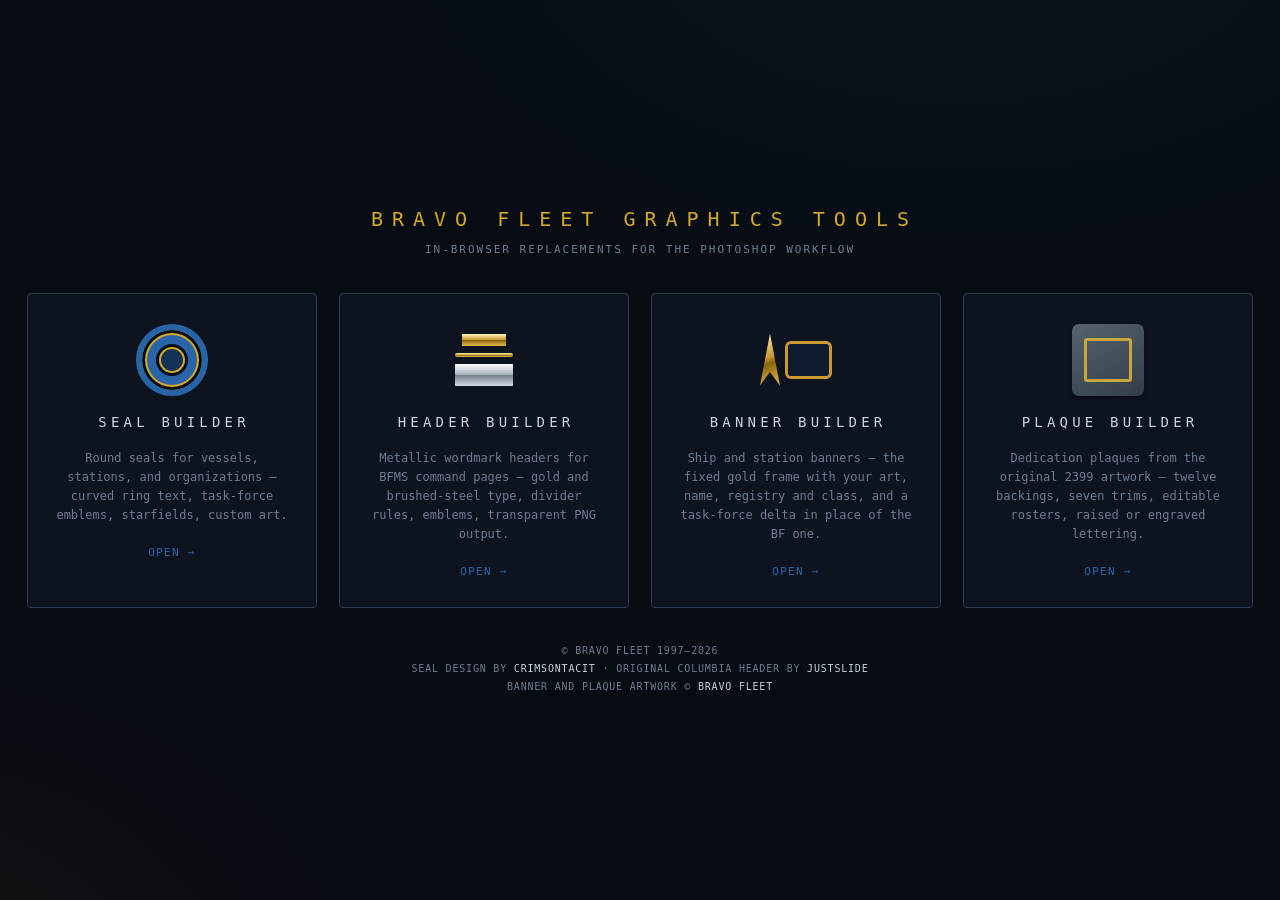
==== commit ff5a98fa: "Add Banner Builder and Plaque Builder Two new tools for the suite:  banner-tool.html — fixed-design " ====
--- a/index.html
+++ b/index.html
@@ -36,10 +36,10 @@
     color:var(--ink-dim);letter-spacing:.18em;font-size:11px;text-transform:uppercase;
     text-align:center;margin-top:8px;
   }
-  .cards{display:flex;gap:22px;flex-wrap:wrap;justify-content:center}
+  .cards{display:flex;gap:22px;flex-wrap:wrap;justify-content:center;max-width:1320px}
   a.card{
     display:flex;flex-direction:column;align-items:center;gap:16px;
-    width:300px;padding:30px 26px 26px;text-decoration:none;color:var(--ink);
+    width:290px;padding:30px 26px 26px;text-decoration:none;color:var(--ink);
     background:var(--panel);border:1px solid var(--line-bright);border-radius:4px;
     transition:border-color .15s ease, transform .15s ease;
   }
@@ -81,6 +81,28 @@
     width:58px;height:22px;
     background:linear-gradient(180deg,#ffffff,#a6b0bc 48%,#79828e 52%,#d4dae1);
   }
+  /* banner mark: gold delta beside a framed panel */
+  .mark-bnr{
+    width:72px;height:72px;flex:none;display:flex;align-items:center;gap:5px;
+  }
+  .mark-bnr i{
+    display:block;width:20px;height:52px;flex:none;
+    background:linear-gradient(160deg,#fdf6bd,#c9992e 45%,#8a6410 55%,#e8c14a);
+    clip-path:polygon(50% 0,100% 100%,50% 74%,0 100%);
+  }
+  .mark-bnr b{
+    display:block;flex:1;height:38px;border-radius:6px;
+    border:3px solid #c9992e;background:#0f1a30;
+  }
+  /* plaque mark: bordered slate plate */
+  .mark-plq{
+    width:72px;height:72px;flex:none;display:flex;align-items:center;justify-content:center;
+    border-radius:7px;background:linear-gradient(150deg,#55636f,#333d47);
+    box-shadow:0 2px 5px rgba(0,0,0,.5);
+  }
+  .mark-plq i{
+    display:block;width:48px;height:44px;border-radius:3px;border:3px solid #c9a541;
+  }
   footer{
     color:var(--ink-dim);font-size:10px;letter-spacing:.08em;line-height:1.8;
     text-transform:uppercase;text-align:center;
@@ -108,11 +130,24 @@
     <p>Metallic wordmark headers for BFMS command pages — gold and brushed-steel type, divider rules, emblems, transparent PNG output.</p>
     <div class="go">Open →</div>
   </a>
+  <a class="card" href="banner-tool.html">
+    <div class="mark-bnr"><i></i><b></b></div>
+    <h2>Banner Builder</h2>
+    <p>Ship and station banners — the fixed gold frame with your art, name, registry and class, and a task-force delta in place of the BF one.</p>
+    <div class="go">Open →</div>
+  </a>
+  <a class="card" href="plaque-tool.html">
+    <div class="mark-plq"><i></i></div>
+    <h2>Plaque Builder</h2>
+    <p>Dedication plaques from the original 2399 artwork — twelve backings, seven trims, editable rosters, raised or engraved lettering.</p>
+    <div class="go">Open →</div>
+  </a>
 </div>
 
 <footer>
   © Bravo Fleet 1997–<span id="copyYear"></span><br>
-  Seal design by <b>CrimsonTacit</b> · original Columbia header by <b>JustSlide</b>
+  Seal design by <b>CrimsonTacit</b> · original Columbia header by <b>JustSlide</b><br>
+  Banner and plaque artwork © <b>Bravo Fleet</b>
 </footer>
 
 <script>
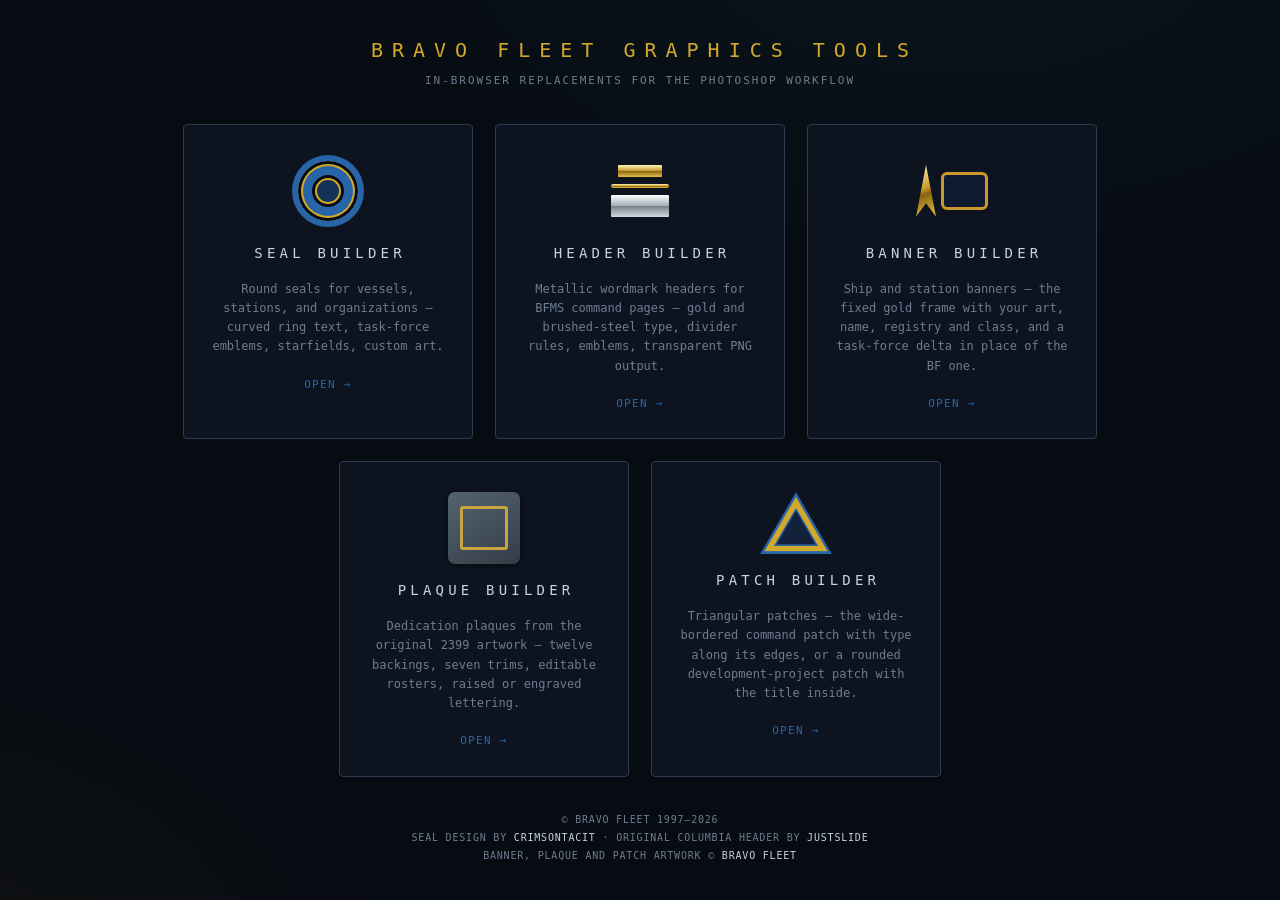
==== commit e6ce1636: "Add the Patch Builder for triangle and development-project patches One tool covers both families: th" ====
--- a/index.html
+++ b/index.html
@@ -36,7 +36,7 @@
     color:var(--ink-dim);letter-spacing:.18em;font-size:11px;text-transform:uppercase;
     text-align:center;margin-top:8px;
   }
-  .cards{display:flex;gap:22px;flex-wrap:wrap;justify-content:center;max-width:1320px}
+  .cards{display:flex;gap:22px;flex-wrap:wrap;justify-content:center;max-width:980px}
   a.card{
     display:flex;flex-direction:column;align-items:center;gap:16px;
     width:290px;padding:30px 26px 26px;text-decoration:none;color:var(--ink);
@@ -103,6 +103,19 @@
   .mark-plq i{
     display:block;width:48px;height:44px;border-radius:3px;border:3px solid #c9a541;
   }
+  /* patch mark: nested triangles, the border rings scaled off the incenter
+     (2/3 down) the way the tool insets them — exaggerated so the thin rails
+     still read at 72px */
+  .mark-pat{width:72px;height:62px;position:relative;flex:none}
+  .mark-pat i{
+    position:absolute;inset:0;display:block;
+    clip-path:polygon(50% 0,100% 100%,0 100%);
+    transform-origin:50% 66.7%;
+  }
+  .mark-pat i:nth-child(1){background:#2864a8}
+  .mark-pat i:nth-child(2){background:#d3a92c;transform:scale(.88)}
+  .mark-pat i:nth-child(3){background:#2864a8;transform:scale(.62)}
+  .mark-pat i:nth-child(4){background:#13223a;transform:scale(.55)}
   footer{
     color:var(--ink-dim);font-size:10px;letter-spacing:.08em;line-height:1.8;
     text-transform:uppercase;text-align:center;
@@ -142,12 +155,18 @@
     <p>Dedication plaques from the original 2399 artwork — twelve backings, seven trims, editable rosters, raised or engraved lettering.</p>
     <div class="go">Open →</div>
   </a>
+  <a class="card" href="patch-tool.html">
+    <div class="mark-pat"><i></i><i></i><i></i><i></i></div>
+    <h2>Patch Builder</h2>
+    <p>Triangular patches — the wide-bordered command patch with type along its edges, or a rounded development-project patch with the title inside.</p>
+    <div class="go">Open →</div>
+  </a>
 </div>
 
 <footer>
   © Bravo Fleet 1997–<span id="copyYear"></span><br>
   Seal design by <b>CrimsonTacit</b> · original Columbia header by <b>JustSlide</b><br>
-  Banner and plaque artwork © <b>Bravo Fleet</b>
+  Banner, plaque and patch artwork © <b>Bravo Fleet</b>
 </footer>
 
 <script>
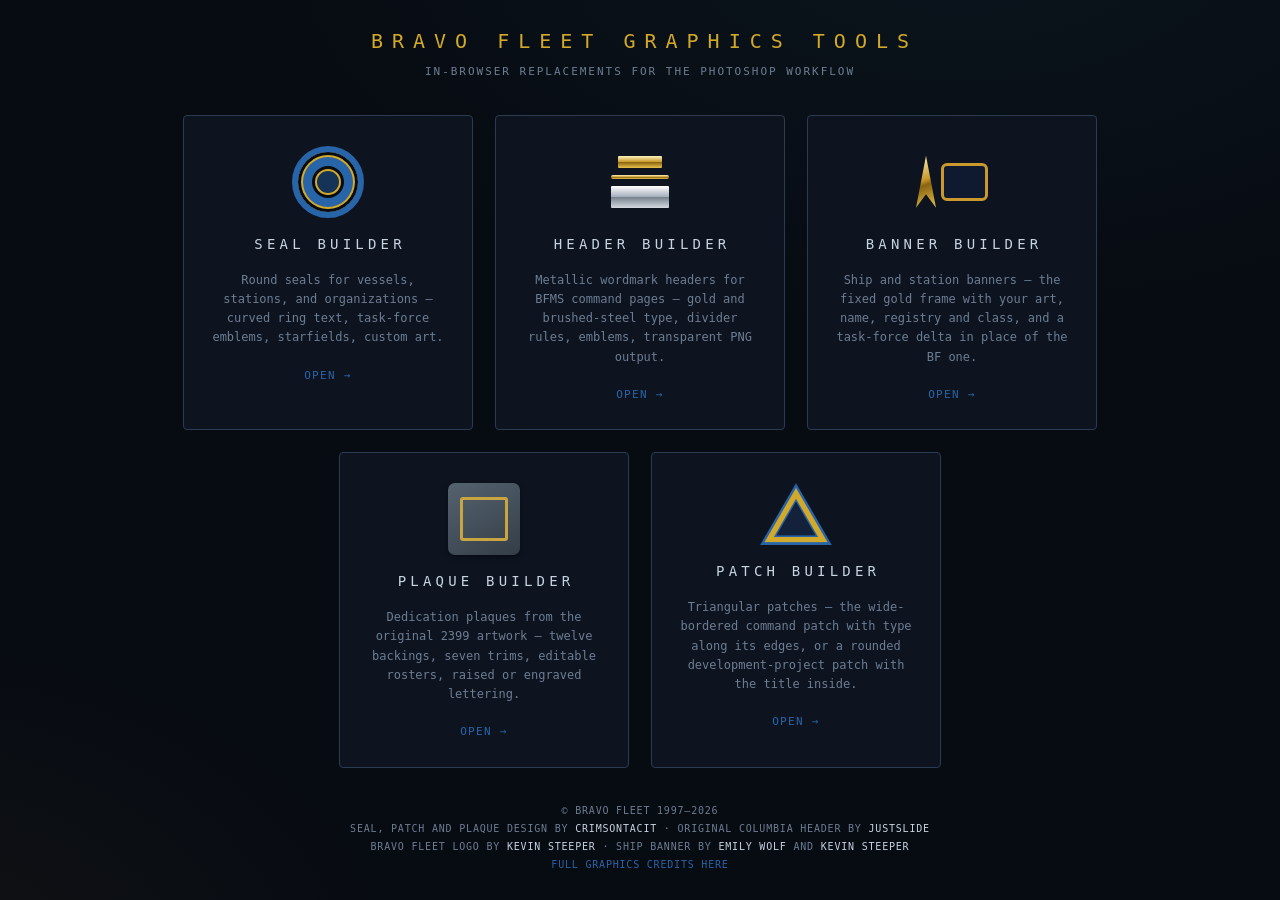
==== commit 2db0a6ec: "Point the credit footers at the wiki's full graphics credits Every page now carries the same stateme" ====
--- a/index.html
+++ b/index.html
@@ -121,6 +121,8 @@
     text-transform:uppercase;text-align:center;
   }
   footer b{color:var(--ink);font-weight:normal}
+  footer a{color:var(--bf-blue);text-decoration:none;border-bottom:1px solid transparent}
+  footer a:hover{color:var(--ink);border-bottom-color:var(--bf-blue)}
 </style>
 </head>
 <body>
@@ -165,8 +167,9 @@
 
 <footer>
   © Bravo Fleet 1997–<span id="copyYear"></span><br>
-  Seal design by <b>CrimsonTacit</b> · original Columbia header by <b>JustSlide</b><br>
-  Banner, plaque and patch artwork © <b>Bravo Fleet</b>
+  Seal, patch and plaque design by <b>CrimsonTacit</b> · original Columbia header by <b>JustSlide</b><br>
+  Bravo Fleet logo by <b>Kevin Steeper</b> · ship banner by <b>Emily Wolf</b> and <b>Kevin Steeper</b><br>
+  <a href="https://wiki.bravofleet.com/index.php/Credits#Graphics" target="_blank" rel="noopener">Full graphics credits here</a>
 </footer>
 
 <script>
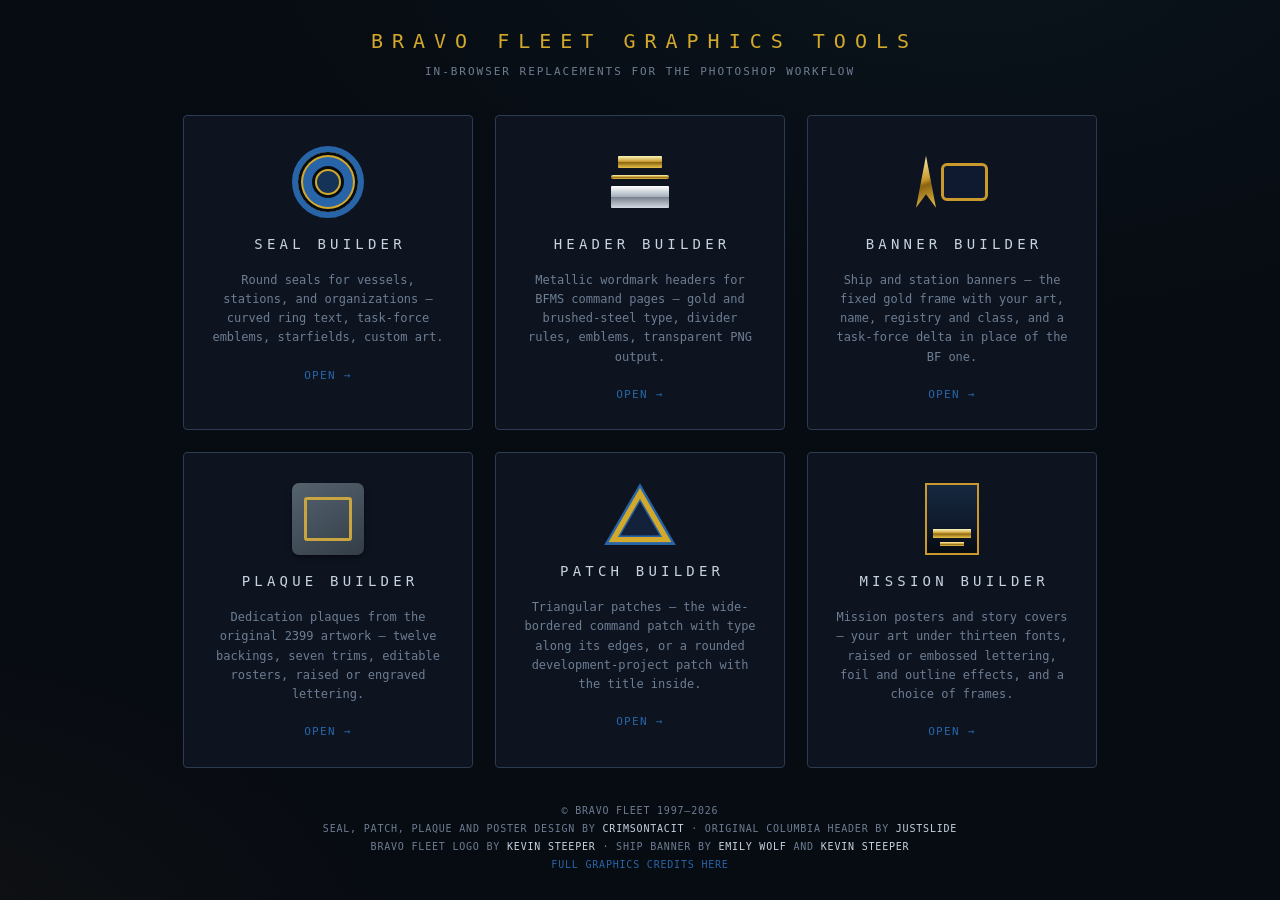
==== commit 8cb7f941: "Add the Mission Builder for mission posters and story covers Sixth tool in the suite, and the first " ====
--- a/index.html
+++ b/index.html
@@ -116,6 +116,23 @@
   .mark-pat i:nth-child(2){background:#d3a92c;transform:scale(.88)}
   .mark-pat i:nth-child(3){background:#2864a8;transform:scale(.62)}
   .mark-pat i:nth-child(4){background:#13223a;transform:scale(.55)}
+  /* mission mark: a framed 3:4 sheet with its gold title block at the foot */
+  .mark-mis{
+    width:54px;height:72px;flex:none;border:2px solid #c9992e;
+    background:
+      radial-gradient(1.2px 1.2px at 12px 13px, #cfe0f4 50%, transparent 50%),
+      radial-gradient(1.2px 1.2px at 35px 9px, #cfe0f4 50%, transparent 50%),
+      radial-gradient(1.2px 1.2px at 22px 25px, #cfe0f4 50%, transparent 50%),
+      radial-gradient(1.2px 1.2px at 41px 30px, #cfe0f4 50%, transparent 50%),
+      linear-gradient(180deg,#16283f 0%,#0e1a2c 58%,#070b12 100%);
+    display:flex;flex-direction:column;justify-content:flex-end;align-items:center;
+    gap:4px;padding:0 6px 7px;
+  }
+  .mark-mis i{
+    display:block;width:100%;height:9px;
+    background:linear-gradient(180deg,#fdf6bd,#c9992e 48%,#8a6410 52%,#e8c14a);
+  }
+  .mark-mis i:last-child{width:62%;height:4px}
   footer{
     color:var(--ink-dim);font-size:10px;letter-spacing:.08em;line-height:1.8;
     text-transform:uppercase;text-align:center;
@@ -163,11 +180,17 @@
     <p>Triangular patches — the wide-bordered command patch with type along its edges, or a rounded development-project patch with the title inside.</p>
     <div class="go">Open →</div>
   </a>
+  <a class="card" href="mission-tool.html">
+    <div class="mark-mis"><i></i><i></i></div>
+    <h2>Mission Builder</h2>
+    <p>Mission posters and story covers — your art under thirteen fonts, raised or embossed lettering, foil and outline effects, and a choice of frames.</p>
+    <div class="go">Open →</div>
+  </a>
 </div>
 
 <footer>
   © Bravo Fleet 1997–<span id="copyYear"></span><br>
-  Seal, patch and plaque design by <b>CrimsonTacit</b> · original Columbia header by <b>JustSlide</b><br>
+  Seal, patch, plaque and poster design by <b>CrimsonTacit</b> · original Columbia header by <b>JustSlide</b><br>
   Bravo Fleet logo by <b>Kevin Steeper</b> · ship banner by <b>Emily Wolf</b> and <b>Kevin Steeper</b><br>
   <a href="https://wiki.bravofleet.com/index.php/Credits#Graphics" target="_blank" rel="noopener">Full graphics credits here</a>
 </footer>
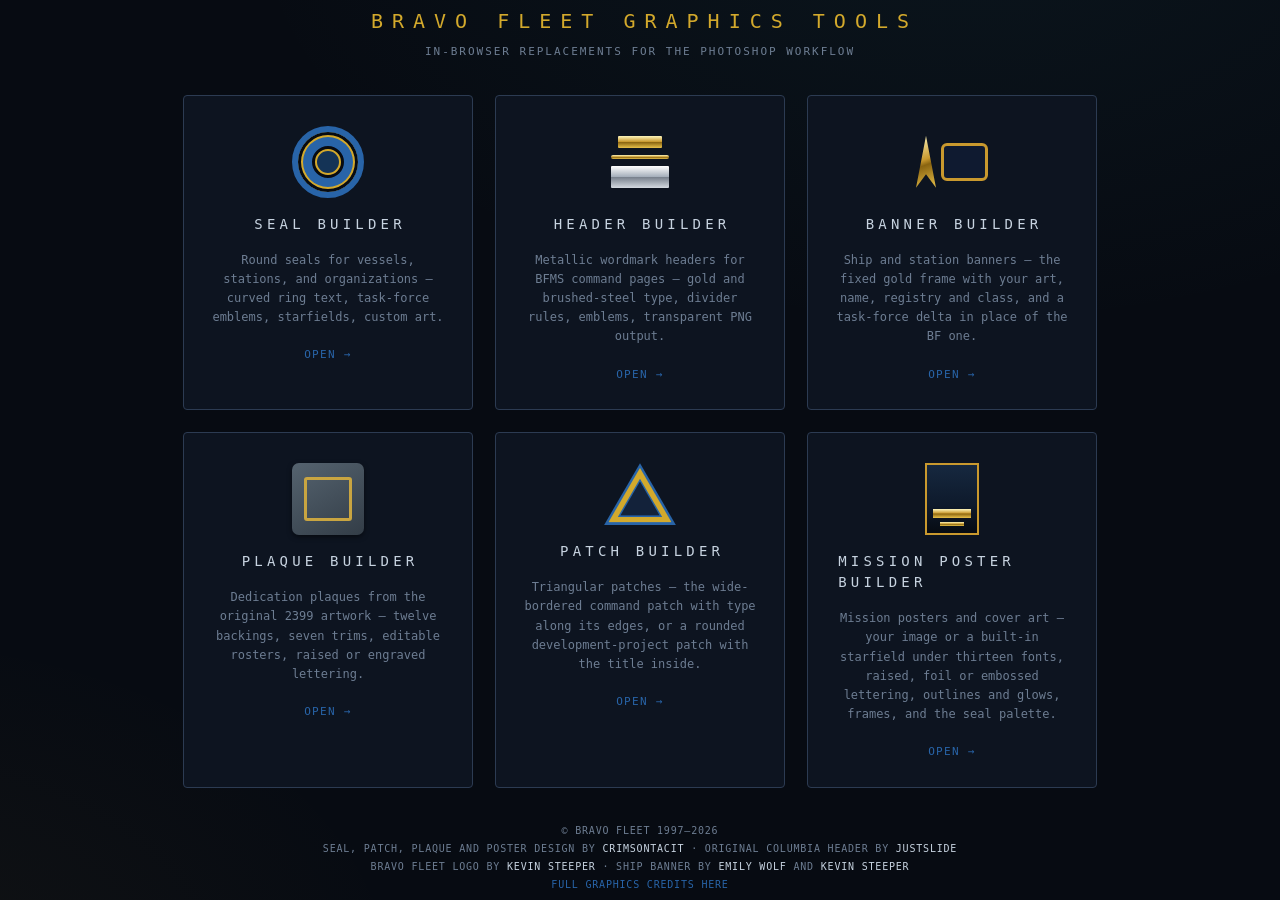
==== commit af1c3616: "Rename to Mission Poster Builder, add the seal palette and a live starfield "Mission Builder" read a" ====
--- a/index.html
+++ b/index.html
@@ -182,8 +182,8 @@
   </a>
   <a class="card" href="mission-tool.html">
     <div class="mark-mis"><i></i><i></i></div>
-    <h2>Mission Builder</h2>
-    <p>Mission posters and story covers — your art under thirteen fonts, raised or embossed lettering, foil and outline effects, and a choice of frames.</p>
+    <h2>Mission Poster Builder</h2>
+    <p>Mission posters and cover art — your image or a built-in starfield under thirteen fonts, raised, foil or embossed lettering, outlines and glows, frames, and the seal palette.</p>
     <div class="go">Open →</div>
   </a>
 </div>
